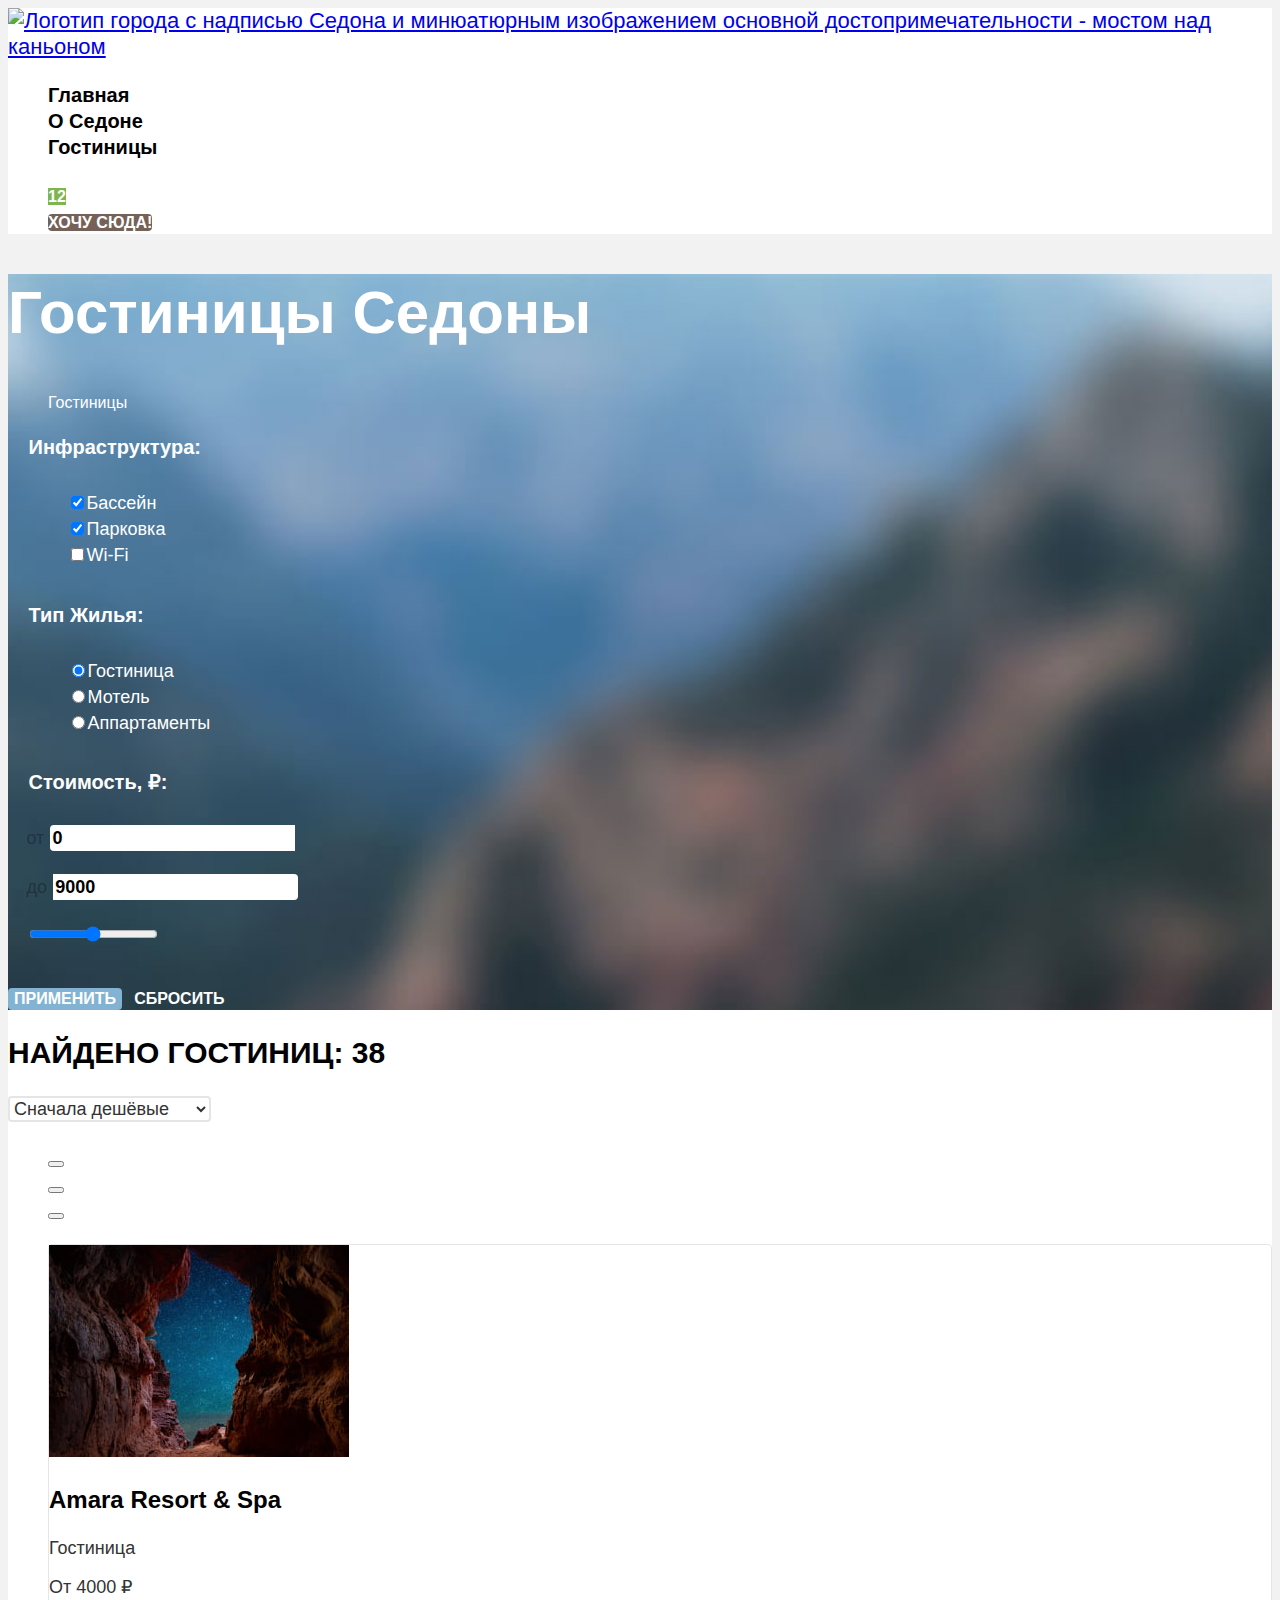
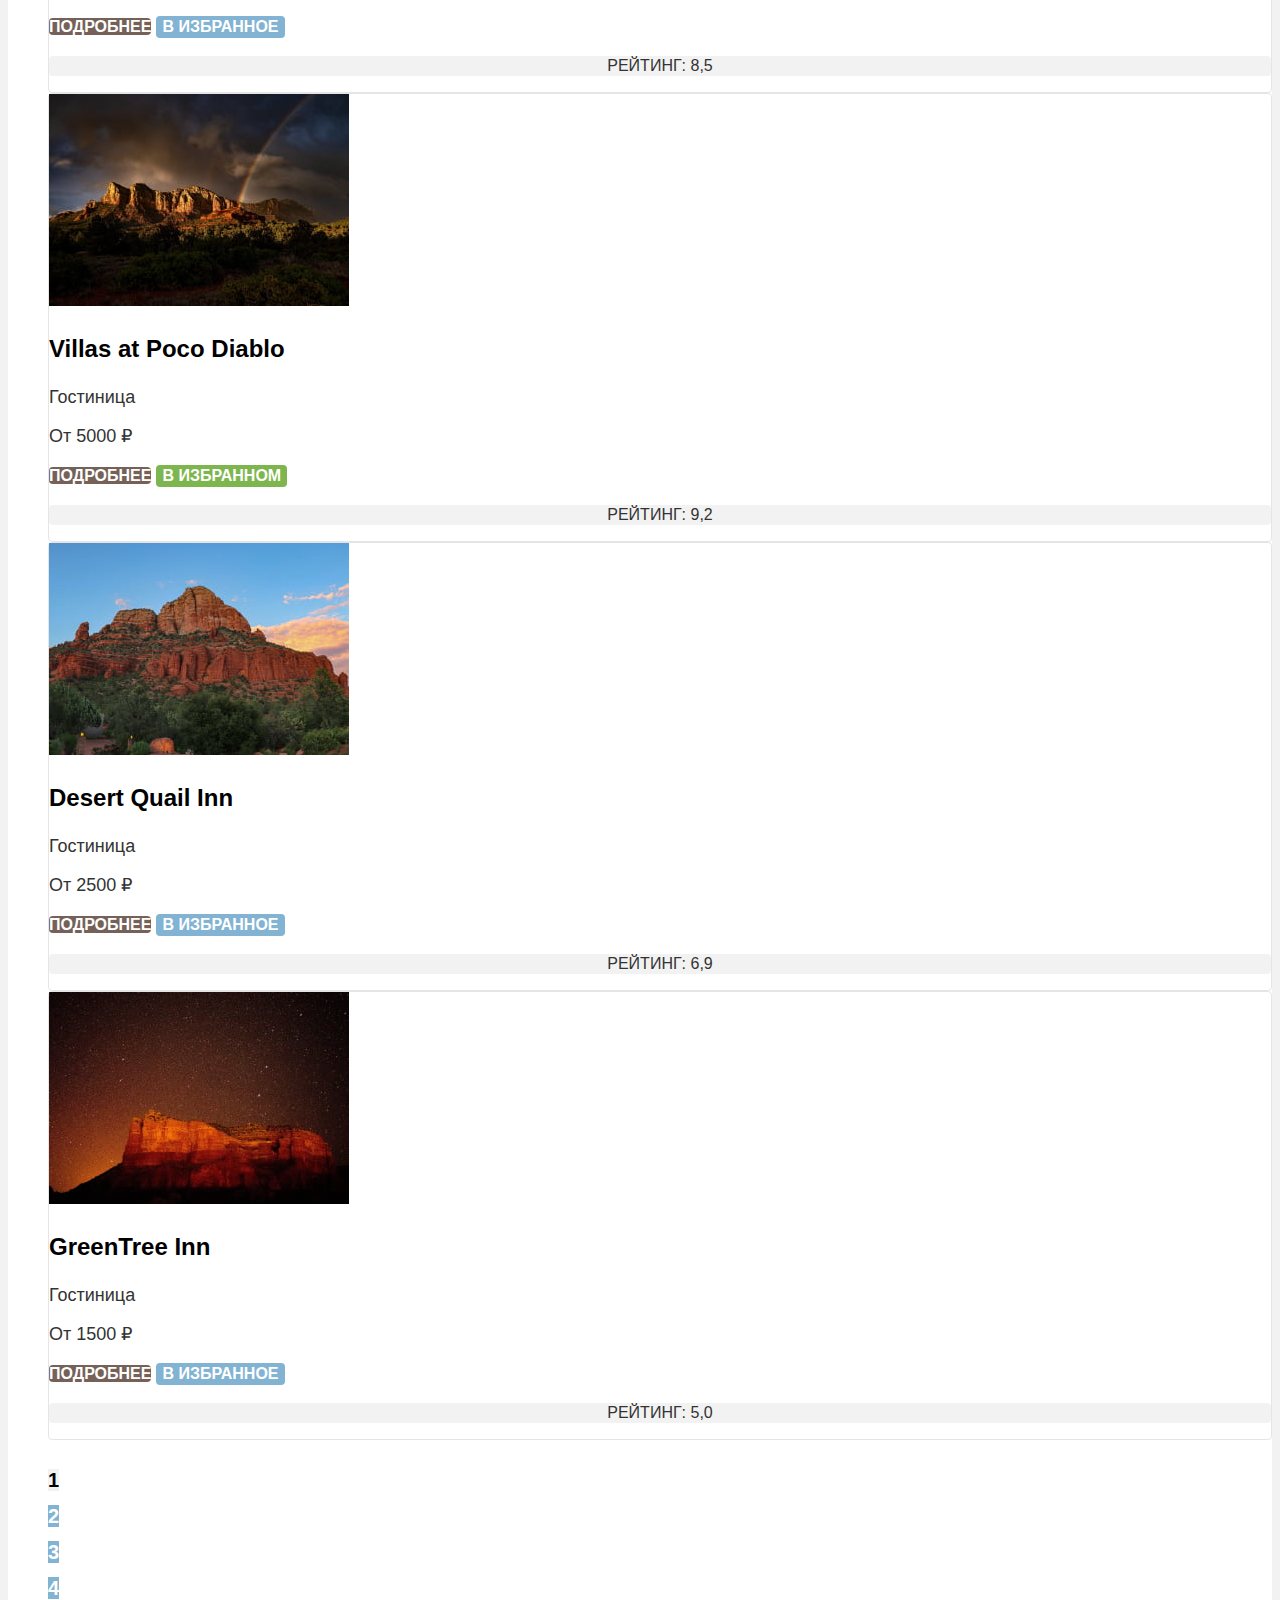
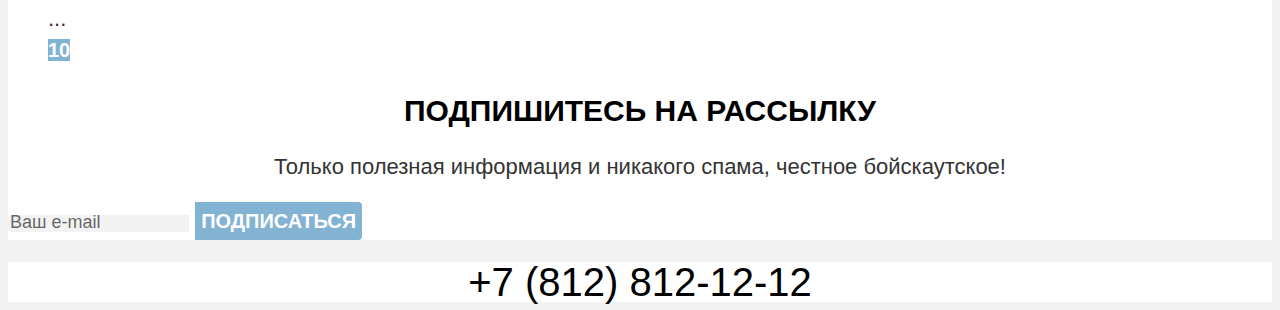
==== catalog.html @ 35ebc706 "Добавляет базовую стилизацию для всех страниц" ====
<!DOCTYPE html>
<html lang="ru">
<head>
  <meta charset="utf-8">
  <meta name="viewport" content="width=device-width, initial-scale=1.0">
  <title>Каталог гостниц в Седоне</title>
  <link rel="stylesheet" href="styles/styles.css">
</head>
<body>
  <!-- Шапка сайта -->
  <header class="header-page">
    <!-- Логотип сайта -->
    <a class="header-logo" href="index.html">
      <img class="logo-img" src="images/logo.svg" width="140" height="70" alt="Логотип города с надписью Седона и минюатюрным изображением основной достопримечательности -
      мостом над каньоном">
    </a>

    <!-- Навигация по сайту -->
    <nav class="navigation-page">
      <!-- Основные разделы сайта -->
      <ul class="navigation-list">
        <!-- Раздел сайта -->
        <li class="navigation-item">
          <a class="navigation-link menu-link" href="index.html">Главная</a>
        </li>
        <!-- Раздел сайта -->
        <li class="navigation-item">
          <a class="navigation-link menu-link" href="#">О Седоне</a>
        </li>
        <!-- Раздел сайта -->
        <li class="navigation-item">
          <a class="navigation-link menu-link navigation-link-current" aria-current="page">Гостиницы</a>
        </li>
      </ul>

      <!-- Навигация пользователя -->
      <ul class="navigation-user">
        <!-- Элемент навигации "Поиск по сайту" -->
        <li class="navigation-user-item">
          <a class="navigation-user-link menu-link" href="#">
            <span class="visually-hidden">Поиск по сайту</span>
          </a>
        </li>

        <!-- Элемент навигации "Избранное" -->
        <li class="navigation-user-item navigation-user-favorites">
          <a class="navigation-user-link menu-link" href="#">
            <span class="visually-hidden">Количество гостиниц в разделе "Избранное"</span>
            <span class="favorites-number">12</span>
          </a>
        </li>
        <!-- Элемент навигации "Поиск гостиницы" -->
        <li class="navigation-user-item">
          <a class="navigation-user-link menu-link button">Хочу сюда!</a>
        </li>
      </ul>
    </nav>
  </header>

  <!-- Основное содержимое страницы -->
  <main class="catalog-page">
    <!-- Внутренняя обёртка блока -->
    <div class="catalog-wrapper">
      <h1 class="catalog-title">Гостиницы Седоны</h1>

      <!-- Внутренняя навигация по странице -->
      <ul class="catalog-inner-nav breadcrumbs">
        <li class="breadcrumbs-item">
          <a class="breadcrumbs-link" href="index.html">
            <span class="visually-hidden">Главная</span>
          </a>
        </li>
        <li class="breadcrumbs-item breadcrumbs-item-current">
          <a class="breadcrumbs-link" aria-current="page">Гостиницы</a>
        </li>
      </ul>

      <!-- Блок по подбору жилья по категориям и фильтрам -->
      <h2 class="visually-hidden">Подбор жилья по категориям и фильтрам в Седоне</h2>

      <!-- Форма -->
      <form class="catalog-form" action="https://echo.htmlacademy.ru" method="get">
        <!-- Группа с элементами форм - checkbox -->
        <fieldset class="catalog-form-group">
          <legend class="catalog-form-title">Инфраструктура:</legend>
          <ul class="catalog-form-list">
            <!-- Элемент формы - checkbox -->
            <li class="catalog-form-item">
              <label class="catalog-control" for="pool">
                <input class="catalog-control-input" id="pool" type="checkbox" name="pool" checked>Бассейн
              </label>
            </li>
            <!-- Элемент формы - checkbox -->
            <li class="catalog-form-item">
              <label class="catalog-control" for="parking">
                <input class="catalog-control-input" id="parking" type="checkbox" name="parking" checked>Парковка
              </label>
            </li>
            <!-- Элемент формы - checkbox -->
            <li class="catalog-form-item">
              <label class="catalog-control" for="wi-fi">
                <input class="catalog-control-input" id="wi-fi" type="checkbox" name="wi-fi">Wi-Fi
              </label>
            </li>
          </ul>
        </fieldset>
        <!-- Группа с элементами форм - radio -->
        <fieldset class="catalog-form-group">
          <legend class="catalog-form-title">Тип жилья:</legend>
          <ul class="catalog-form-list">
            <!-- Элемент формы - radio -->
            <li class="catalog-form-item">
              <label class="catalog-control" for="hotel">
                <input class="catalog-control-input" id="hotel" type="radio" name="type-housing" value="hotel" checked>Гостиница
              </label>
            </li>
            <!-- Элемент формы - radio -->
            <li class="catalog-form-item">
              <label class="catalog-control" for="motel">
                <input class="catalog-control-input" id="motel" type="radio" name="type-housing" value="motel">Мотель
              </label>
            </li>
            <!-- Элемент формы - radio -->
            <li class="catalog-form-item">
              <label class="catalog-control" for="apartments">
                <input class="catalog-control-input" id="apartments" type="radio" name="type-housing" value="apartments">Аппартаменты
              </label>
            </li>
          </ul>
        </fieldset>

        <!-- Группа с элементами форм - number -->
        <fieldset class="catalog-form-group">
          <legend class="catalog-form-title">Стоимость, ₽:</legend>
          <!-- Внутренняя обёртка блока -->
          <div class="catalog-price-wrapper">
            <!-- Блок с указанием минимальной стоимости -->
            <p class="catalog-price">
              <label class="price-label" for="price-min">От</label>
              <input class="price-input price-input-min" type="number" id="price-min" name="price-min" value="0" placeholder="0">
            </p>
            <!-- Блок с указанием максимальной стоимости -->
            <p class="catalog-price">
              <label class="price-label" for="price-max">До</label>
              <input class="price-input price-input-max" type="number" id="price-max" name="price-max" value="9000" placeholder="9000">
            </p>
          </div>
          <!-- Блок с элементом формы - range. Позже внести правки -->
          <p class="catalog-price">
            <label class="visually-hidden" for="price">Стоимость жилья:</label>
            <input type="range" id="price" name="price" min="0" max="9000">
          </p>
        </fieldset>
        <!-- Кнопки формы -->
        <div class="catalog-form-buttons">
          <button class="button-apply button" type="submit">Применить</button>
          <button class="button-reset button" type="reset">Сбросить</button>
        </div>
      </form>
    </div>

    <!-- Секция c каталогом жилья -->
    <section class="catalog-sorting">
      <h2 class="sorting-title title">Найдено гостиниц:
        <span class="result-number">38</span>
      </h2>

      <!-- Раскрывающийся список сортировки -->
      <select class="catalog-select-control" aria-label="Сортировка объектов жилья">
        <option value="popular">Сначала популярные</option>
        <option value="cheap" selected>Сначала дешёвые</option>
        <option value="expensive">Сначала дорогие</option>
      </select>

      <!-- Варианты отображения объектов на странице -->
      <ul class="catalog-list-display">
        <!-- Отображение объекта на странице (иконка) -->
        <li class="position-card">
          <button class="button-icon card-button-active" type="button">
            <span class="visually-hidden">Отобразить объекты в виде иконок</span>
          </button>
        </li>
        <!-- Отображение объекта на странице (галерея) -->
        <li class="position-card">
          <button class="button-gallery" type="button">
            <span class="visually-hidden">Отобразить объекты в виде галереи</span>
          </button>
        </li>
        <!-- Отображение объекта на странице (список) -->
        <li class="position-card">
          <button class="button-list" type="button">
            <span class="visually-hidden">Отобразить объекты в виде списка</span>
          </button>
        </li>
      </ul>

      <!-- Блок с карточками жилья -->
      <!-- Список карточек -->
      <ul class="card-list">
        <!-- Карточка жилья -->
        <li class="card-item">
          <a class="card-link" href="#" tabindex="-1">
            <img class="card-img" src="images/hotels/amara.jpg" alt="Вид из пещеры в красных скалах на ночное небо, усыпанное
            яркими звёздами">
          </a>
          <a class="card-link" href="#" tabindex="-1">
            <h3 class="card-title">Amara Resort & Spa</h3>
          </a>
          <p class="card-type">Гостиница</p>
          <p class="card-price">От 4000 ₽</p>

          <a class="card-button button" href="#">Подробнее</a>
          <button class="card-button button button-favorites" type="button">В избранное</button>

          <p class="card-stars stars-four">
            <span class="visually-hidden">Гостиница 4 звезды</span>
          </p>
          <p class="card-rating">Рейтинг: 8,5</p>
        </li>
        <!-- Карточка жилья -->
        <li class="card-item">
          <a class="card-link" href="#" tabindex="-1">
            <img class="card-img" src="images/hotels/poco-diablo.jpg" alt="Панорамный вид на высокую гору после дождя, при закате
            яркого солнца, радуги и тёмных облаков">
          </a>
          <a class="card-link" href="#" tabindex="-1">
            <h3 class="card-title">Villas at Poco Diablo</h3>
          </a>
          <p class="card-type">Гостиница</p>
          <p class="card-price">От 5000 ₽</p>

          <a class="card-button button" href="#">Подробнее</a>
          <button class="card-button button button-active" type="button">В избранном</button>

          <p class="card-stars stars-four">
            <span class="visually-hidden">Гостиница 4 звезды</span>
          </p>
          <p class="card-rating">Рейтинг: 9,2</p>
        </li>
        <!-- Карточка жилья -->
        <li class="card-item">
          <a class="card-link" href="#" tabindex="-1">
            <img class="card-img" src="images/hotels/desert.jpg" alt="Вид из гостиницы на высокую гору с красными скалами. На фоне
            яркого голубого неба и зелёного массива у подножия">
          </a>
          <a class="card-link" href="#" tabindex="-1">
            <h3 class="card-title">Desert Quail Inn</h3>
          </a>
          <p class="card-type">Гостиница</p>
          <p class="card-price">От 2500 ₽</p>

          <a class="card-button button" href="#">Подробнее</a>
          <button class="card-button button button-favorites" type="button">В избранное</button>

          <p class="card-stars stars-three">
            <span class="visually-hidden">Гостиница 3 звезды</span>
          </p>
          <p class="card-rating">Рейтинг: 6,9</p>
        </li>
        <!-- Карточка жилья -->
        <li class="card-item">
          <a class="card-link" href="#" tabindex="-1">
            <img class="card-img" src="images/hotels/greentree.jpg" alt="Высокие красные скалы на фоне ярко-оранжевого заката и
            усыпанным звёздами небом">
          </a>
          <a class="card-link" href="#" tabindex="-1">
            <h3 class="card-title">GreenTree Inn</h3>
          </a>
          <p class="card-type">Гостиница</p>
          <p class="card-price">От 1500 ₽</p>

          <a class="card-button button" href="#">Подробнее</a>
          <button class="card-button button button-favorites" type="button">В избранное</button>

          <p class="card-stars stars-two">
            <span class="visually-hidden">Гостиница 2 звезды</span>
          </p>
          <p class="card-rating">Рейтинг: 5,0</p>
        </li>
      </ul>

      <!-- Блок с пагинацией -->
      <ul class="pagination">
        <li class="pagination-item pagination-item-current">
          <a class="pagination-link pagination-link-current" href="#">1</a>
        </li>
        <li class="pagination-item">
          <a class="pagination-link" href="#">2</a>
        </li>
        <li class="pagination-item">
          <a class="pagination-link" href="#">3</a>
        </li>
        <li class="pagination-item">
          <a class="pagination-link" href="#">4</a>
        </li>
        <li class="pagination-item pagination-item-loading">
          <span>...</span>
        </li>
        <li class="pagination-item">
          <a class="pagination-link" href="#">10</a>
        </li>
      </ul>
    </section>

    <!-- Секция с формой подписки -->
    <section class="subscription-catalog">
      <h2 class="subscription-title-catalog title">Подпишитесь на рассылку</h2>
      <p class="subscription-text-catalog text">Только полезная информация и никакого спама, честное бойскаутское!</p>

      <!-- Форма подписки на новости -->
      <form action="https://echo.htmlacademy.ru" method="post">
        <!-- Элемент поля ввода email -->
        <label for="email">
          <span class="visually-hidden">Введите ваш e-mail:</span>
        </label>
          <input class="subscription-input" type="email" name="email" id="email" placeholder="Ваш e-mail">
        <!-- Кнопка отправки формы -->
        <button class="subscription-button button" type="submit">Подписаться</button>
      </form>
    </section>
  </main>

  <!-- Подвал сайта -->
  <footer class="footer-page">
    <!-- Список социальных сетей -->
    <ul class="social-list">
      <!-- Мы Вконтакте -->
      <li class="social-item social-item-vk">
        <a class="social-link" href="https://vk.com/htmlacademy">
          <span class="visually-hidden">Перейти в группу Вконтакте"</span>
        </a>
      </li>
      <!-- Мы в Телеграм -->
      <li class="social-item social-item-tg">
        <a class="social-link" href="t.me/htmlacademy">
          <span class="visually-hidden">Перейти на канал в Телеграм"</span>
        </a>
      </li>
      <!-- Мы на YouTube -->
      <li class="social-item social-item-yt">
        <a class="social-link" href="https://www.youtube.com/user/htmlacademyru">
          <span class="visually-hidden">Перейти на YouTube канал"</span>
        </a>
      </li>
    </ul>

    <!-- Блок с контактными данными -->
    <address class="contact">
      <a class="contact-tel" href="tel:+78128121212">+7 (812) 812-12-12</a>
    </address>

    <!-- Блок с логотипом сайта разработчика -->
    <a class="developer-link" href="https://htmlacademy.ru/">
      <span class="visually-hidden">Разработчик сайта - HTML Academy</span>
    </a>
  </footer>
</body>
</html>
---- styles/styles.css ----
/* Styles for the project Sedona */

/* Fonts*/
@font-face {
  font-family: "PT Sans";
  font-weight: 400;
  font-style: normal;
  src: url("../fonts/ptsans-400.woff2") format ("woff2");
  font-display: swap;
}

@font-face {
  font-family: "PT Sans";
  font-weight: 700;
  font-style: normal;
  src: url("../fonts/ptsans-700.woff2") format ("woff2");
  font-display: swap;
}

body {
  font-family: "PT Sans", sans-serif;
  font-size: 22px;
  line-height: 26px;
  color: #333333;
  background-color: #f2f2f2;
}

.visually-hidden {
  position: absolute;
  width: 1px;
  height: 1px;
  margin: -1px;
  border: 0;
  padding: 0;
  white-space: nowrap;
  clip-path: inset(100%);
  clip: rect(0 0 0 0);
  overflow: hidden;
}

/* Header */
.header-page {
  background-color: #ffffff;
}

/* Navigation */
.navigation-list {
  list-style: none;
}

.navigation-user {
  list-style: none;
}

.menu-link {
  font-weight: 700;
  text-align: center;
  text-decoration: none;
  color: #000000;
}

.navigation-link {
  font-size: 20px;
  line-height: 24px;
}

.navigation-user-link {
  font-size: 16px;
  line-height: 20px;
}

.favorites-number {
  color: #ffffff;
  background-color: #7db54f;
}

.button {
  color: #ffffff;
  background-color: #756157;
  text-transform: uppercase;
  border-radius: 4px;
  border: none;
}

/* Index.html */
.main-page {
  background-color: #ffffff;
}

/* Intro */
.intro {
  background-image: url("../images/background-pages/intro-bg.jpg");
  background-color: #15306c;
  background-size: cover;
  background-repeat: no-repeat;
}

/* Advantages */
.title {
  font-size: 30px;
  line-height: 36px;
  font-weight: 700;
  text-align: center;
  text-transform: uppercase;
}

.advantages-title {
  color: #000000;
}

.text {
  text-align: center;
}

.advantages-list {
  list-style: none;
}

.advantage-item {
  text-align: center;
  background-color: #82b3d3;
}

.background-light {
  background-color: rgba(131, 179, 211, 0.2);
}

.background-lighter {
  background-color: rgba(131, 179, 211, 0.12);
}

.subtitle {
  font-size: 24px;
  line-height: 28px;
  font-weight: 700;
  text-transform: uppercase;
  color: #000000;
}

.background-base .subtitle {
  color: #ffffff;
}

.subdescription {
  font-size: 18px;
  line-height: 21px;
}

.background-base .subdescription {
  color: #ffffff;
}
/* Service */
.service-title {
  color: #000000;
}

.service-list {
  list-style: none;
}

.service-item {
  text-align: center;
}

.service-item:not(:nth-child(2)) {
  background-color: rgba(131, 179, 211, 0.12);
}

/* Search */
.search-headline {
  color: #000000;
}

.search-button {
  font-family: inherit;
  font-size: 20px;
  line-height: 36px;
  font-weight: 700;
  text-align: center;
}

/* Subscription for index.html */
.subscription-index {
  color: #ffffff;
  background-image: url("../images/background-pages/subscription-bg.jpg");
  background-color: #15306c;
  background-size: cover;
  background-repeat: no-repeat;
}

/* Subscription form */
.subscription-input {
  font-family: inherit;
  border: none;
  border-radius: 4px 0 0 4px;
  background-color: #f2f2f2;
}

.subscription-input::placeholder {
  font-size: 18px;
  line-height: 24px;
  color: rgba(0, 0, 0, 0.6);
}

.subscription-button {
  font-family: inherit;
  font-size: 20px;
  line-height: 36px;
  font-weight: 700;
  background-color: #82b3d3;
  border-radius: 0 4px 4px 0;
}

/* Catalog.html */
.catalog-page {
  background-color: #ffffff;
}

.catalog-wrapper {
  color: #ffffff;
  background-image: url("../images/background-pages/filter-bg.jpg");
  background-color: #15306c;
  background-size: cover;
  background-repeat: no-repeat;
}

.catalog-title {
  font-size: 60px;
  line-height: 78px;
  font-weight: 700;
}

/* Breadcrumbs */
.breadcrumbs {
  list-style: none;
}

.breadcrumbs-item {
  font-size: 16px;
  line-height: 21px;
}

.breadcrumbs-link {
  text-decoration: none;
}

/* Form with filter */
.catalog-form-group {
  border: none;
}

.catalog-form-title {
  font-size: 20px;
  line-height: 24px;
  font-weight: 700;
  text-transform: capitalize;
}

.catalog-form-list {
  list-style: none;
}

.catalog-control {
  font-size: 18px;
  line-height: 23px;
}

.price-label {
  font-size: 18px;
  line-height: 24px;
  color: rgba(0, 0, 0, 0.3);
  text-align: right;
  text-transform: lowercase;
}

.price-input {
  font-family: inherit;
  font-size: 18px;
  line-height: 24px;
  font-weight: 700;
  color: #000000;
  border-width: 0;
  border-style: solid;
}

.price-input-min {
  border-radius: 4px 0 0 4px;
}

.price-input-max {
  border-radius: 0 4px 4px 0;
}

.button-apply {
  font-family: inherit;
  font-size: 16px;
  line-height: 20px;
  font-weight: 700;
  text-align: center;
  background-color: #82b3d3;
}

.button-reset {
  font-family: inherit;
  font-size: 16px;
  line-height: 20px;
  font-weight: 700;
  text-align: center;
  background: transparent;
}

/* Sorting */
.sorting-title {
  color: #000000;
  text-align: left;
}

.result-number {
  font-size: 30px;
  line-height: 36px;
  font-weight: 700;
}

/* Select */
.catalog-select-control {
  font-family: inherit;
  font-size: 18px;
  line-height: 21px;
  color: #333333;
  border-width: 2px;
  border-radius: 4px;
  border-color: #e5e5e5;
  background-color: #ffffff;
}

/* Display card */
.catalog-list-display {
  list-style: none;
}

/* Catalog card */
.card-list {
  list-style: none;
}

.card-item {
  font-size: 18px;
  line-height: 21px;
  border-width: 1px;
  border-radius: 4px;
  border-style: solid;
  border-color: #e5e5e5;
}

.card-link {
  text-decoration: none;
}

.card-title {
  font-size: 24px;
  line-height: 28px;
  font-weight: 700;
  color: #000000;
  text-align: left;
}

.card-button {
  font-size: 16px;
  line-height: 20px;
  font-weight: 700;
  text-decoration: none;
}

.button-favorites {
  background-color: #82b3d3;
}

.button-active {
  background-color: #7db54f;
}

.card-rating {
  font-size: 16px;
  line-height: 20px;
  text-align: center;
  text-transform: uppercase;
  background-color: #f2f2f2;
  border-radius: 4px;
}

/* Pagination */
.pagination {
  list-style: none;
}

.pagination-link {
  font-size: 20px;
  line-height: 36px;
  font-weight: 700;
  color: #ffffff;
  text-align: center;
  text-decoration: none;
  background-color: #82b3d3;
}

.pagination-link-current {
  color: #000000;
  background-color: #f2f2f2;
}

/* Subscription for catalog.html */
.subscription-title-catalog {
  color: #000000;
}

/* Footer */
.footer-page {
  background-color: #ffffff;
}

/* Social */
.social-list {
  list-style: none;
}

/* Contact */

.contact {
  font-style: normal;
  text-align: center;
}

.contact-tel {
  font-size: 40px;
  line-height: 40px;
  color: #000000;
  text-decoration: none;
}

/* Development */
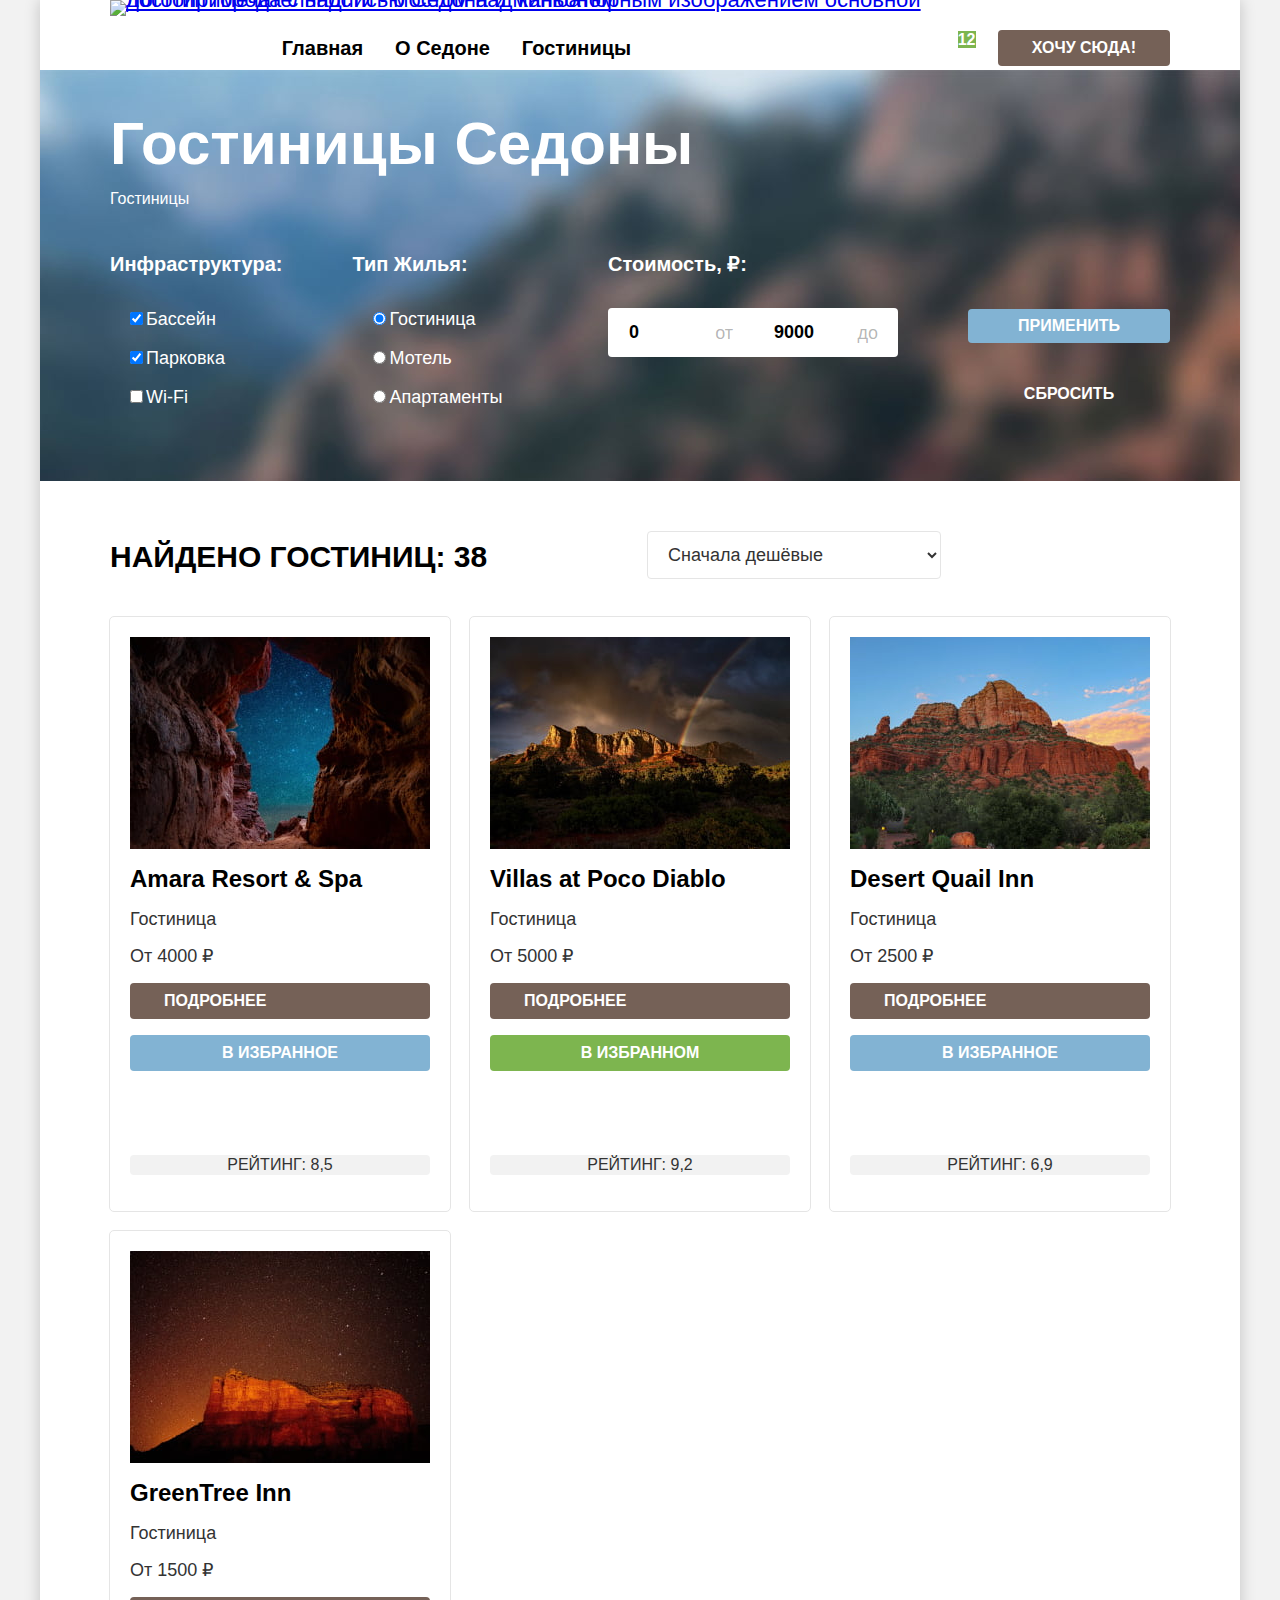
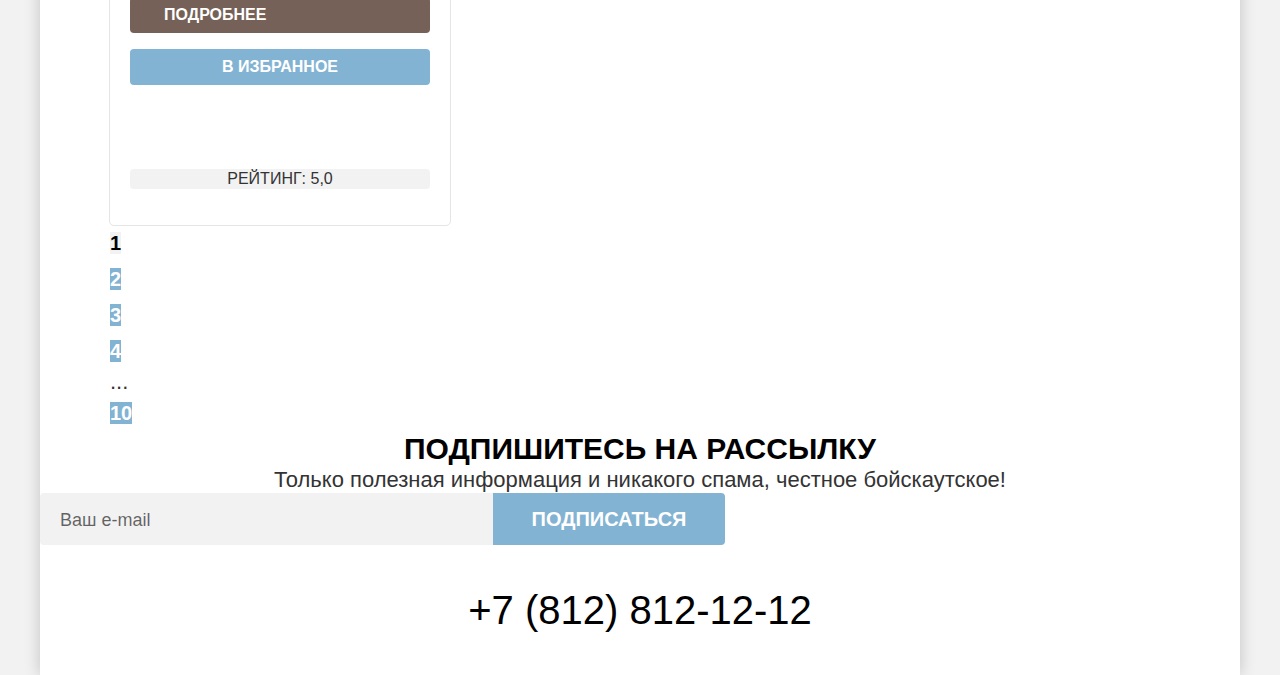
==== commit daaf1805: "Создание крупных и мелких сеток в index.html" ====
--- a/catalog.html
+++ b/catalog.html
@@ -2,357 +2,356 @@
 <html lang="ru">
 <head>
   <meta charset="utf-8">
-  <meta name="viewport" content="width=device-width, initial-scale=1.0">
   <title>Каталог гостниц в Седоне</title>
   <link rel="stylesheet" href="styles/styles.css">
 </head>
 <body>
-  <!-- Шапка сайта -->
-  <header class="header-page">
-    <!-- Логотип сайта -->
-    <a class="header-logo" href="index.html">
-      <img class="logo-img" src="images/logo.svg" width="140" height="70" alt="Логотип города с надписью Седона и минюатюрным изображением основной достопримечательности -
-      мостом над каньоном">
-    </a>
-
-    <!-- Навигация по сайту -->
-    <nav class="navigation-page">
-      <!-- Основные разделы сайта -->
-      <ul class="navigation-list">
-        <!-- Раздел сайта -->
-        <li class="navigation-item">
-          <a class="navigation-link menu-link" href="index.html">Главная</a>
+  <!-- Внутренняя обёртка сайта -->
+  <div class="site-wrapper">
+    <!-- Шапка сайта -->
+    <header class="header-page">
+      <div class="header-wrapper">
+        <!-- Логотип сайта -->
+        <a class="header-logo" href="index.html">
+          <img class="logo-img" src="images/logo.svg" width="140" height="70" alt="Логотип города с надписью Седона и минюатюрным изображением основной достопримечательности -
+          мостом над каньоном">
+        </a>
+        <!-- Навигация по сайту -->
+        <nav class="navigation-page">
+          <!-- Основные разделы сайта -->
+          <ul class="navigation-list">
+            <!-- Раздел сайта -->
+            <li class="navigation-item">
+              <a class="navigation-link menu-link" href="index.html">Главная</a>
+            </li>
+            <!-- Раздел сайта -->
+            <li class="navigation-item">
+              <a class="navigation-link menu-link" href="#">О Седоне</a>
+            </li>
+            <!-- Раздел сайта -->
+            <li class="navigation-item">
+              <a class="navigation-link menu-link navigation-link-current" aria-current="page">Гостиницы</a>
+            </li>
+          </ul>
+
+          <!-- Навигация пользователя -->
+          <ul class="navigation-user">
+            <!-- Элемент навигации "Поиск по сайту" -->
+            <li class="navigation-user-item">
+              <a class="navigation-user-link menu-link" href="#">
+                <span class="visually-hidden">Поиск по сайту</span>
+              </a>
+            </li>
+
+            <!-- Элемент навигации "Избранное" -->
+            <li class="navigation-user-item navigation-user-favorites">
+              <a class="navigation-user-link menu-link" href="#">
+                <span class="visually-hidden">Количество гостиниц в разделе "Избранное"</span>
+                <span class="favorites-number">12</span>
+              </a>
+            </li>
+            <!-- Элемент навигации "Поиск гостиницы" -->
+            <li class="navigation-user-item">
+              <a class="navigation-user-link menu-link button">Хочу сюда!</a>
+            </li>
+          </ul>
+        </nav>
+      </div>
+    </header>
+
+    <!-- Основное содержимое страницы -->
+    <main class="catalog-page">
+      <!-- Внутренняя обёртка блока -->
+      <div class="catalog-wrapper">
+        <h1 class="catalog-title">Гостиницы Седоны</h1>
+
+        <!-- Внутренняя навигация по странице -->
+        <ul class="catalog-inner-nav breadcrumbs">
+          <li class="breadcrumbs-item">
+            <a class="breadcrumbs-link" href="index.html">
+              <span class="visually-hidden">Главная</span>
+            </a>
+          </li>
+          <li class="breadcrumbs-item breadcrumbs-item-current">
+            <a class="breadcrumbs-link" aria-current="page">Гостиницы</a>
+          </li>
+        </ul>
+
+        <!-- Блок по подбору жилья по категориям и фильтрам -->
+        <h2 class="visually-hidden">Подбор жилья по категориям и фильтрам в Седоне</h2>
+
+        <!-- Форма -->
+        <form class="catalog-form" action="https://echo.htmlacademy.ru" method="get">
+          <!-- Группа с элементами форм - checkbox -->
+          <fieldset class="catalog-form-group">
+            <legend class="catalog-form-title">Инфраструктура:</legend>
+            <ul class="catalog-form-list">
+              <!-- Элемент формы - checkbox -->
+              <li class="catalog-form-item">
+                <label class="catalog-control" for="pool">
+                  <input class="catalog-control-input" id="pool" type="checkbox" name="pool" checked>Бассейн
+                </label>
+              </li>
+              <!-- Элемент формы - checkbox -->
+              <li class="catalog-form-item">
+                <label class="catalog-control" for="parking">
+                  <input class="catalog-control-input" id="parking" type="checkbox" name="parking" checked>Парковка
+                </label>
+              </li>
+              <!-- Элемент формы - checkbox -->
+              <li class="catalog-form-item">
+                <label class="catalog-control" for="wi-fi">
+                  <input class="catalog-control-input" id="wi-fi" type="checkbox" name="wi-fi">Wi-Fi
+                </label>
+              </li>
+            </ul>
+          </fieldset>
+          <!-- Группа с элементами форм - radio -->
+          <fieldset class="catalog-form-group">
+            <legend class="catalog-form-title">Тип жилья:</legend>
+            <ul class="catalog-form-list">
+              <!-- Элемент формы - radio -->
+              <li class="catalog-form-item">
+                <label class="catalog-control" for="hotel">
+                  <input class="catalog-control-input" id="hotel" type="radio" name="type-housing" value="hotel" checked>Гостиница
+                </label>
+              </li>
+              <!-- Элемент формы - radio -->
+              <li class="catalog-form-item">
+                <label class="catalog-control" for="motel">
+                  <input class="catalog-control-input" id="motel" type="radio" name="type-housing" value="motel">Мотель
+                </label>
+              </li>
+              <!-- Элемент формы - radio -->
+              <li class="catalog-form-item">
+                <label class="catalog-control" for="apartments">
+                  <input class="catalog-control-input" id="apartments" type="radio" name="type-housing" value="apartments">Апартаменты
+                </label>
+              </li>
+            </ul>
+          </fieldset>
+
+          <!-- Группа с элементами форм - number -->
+          <fieldset class="catalog-form-group catalog-form-price">
+            <legend class="catalog-form-title">Стоимость, ₽:</legend>
+            <!-- Внутренняя обёртка блока -->
+            <div class="catalog-price-wrapper">
+              <!-- Блок с указанием минимальной стоимости -->
+              <p class="catalog-price">
+                <label class="price-label" for="price-min">От</label>
+                <input class="price-input price-input-min" type="number" id="price-min" name="price-min" value="0" placeholder="0">
+              </p>
+              <!-- Блок с указанием максимальной стоимости -->
+              <p class="catalog-price">
+                <label class="price-label" for="price-max">До</label>
+                <input class="price-input price-input-max" type="number" id="price-max" name="price-max" value="9000" placeholder="9000">
+              </p>
+            </div>
+            <!-- Блок с элементом формы - range. Позже внести правки -->
+          </fieldset>
+          <!-- Кнопки формы -->
+          <div class="catalog-form-buttons">
+            <button class="button-apply button" type="submit">Применить</button>
+            <button class="button-reset button" type="reset">Сбросить</button>
+          </div>
+        </form>
+      </div>
+
+      <!-- Секция c каталогом жилья -->
+      <section class="catalog-sorting">
+        <div class="catalog-sorting-menu">
+          <h2 class="sorting-title title">Найдено гостиниц:
+            <span class="result-number">38</span>
+          </h2>
+          <!-- Раскрывающийся список сортировки -->
+          <select class="catalog-select-control" aria-label="Сортировка объектов жилья">
+            <option value="popular">Сначала популярные</option>
+            <option value="cheap" selected>Сначала дешёвые</option>
+            <option value="expensive">Сначала дорогие</option>
+          </select>
+
+          <!-- Варианты отображения объектов на странице -->
+          <ul class="catalog-list-display">
+            <!-- Отображение объекта на странице (иконка) -->
+            <li class="position-card">
+              <a class="button-icon display-button display-button-active" href="#">
+                <span class="visually-hidden">Отобразить объекты в виде иконок</span>
+              </a>
+            </li>
+            <!-- Отображение объекта на странице (галерея) -->
+            <li class="position-card">
+              <a class="button-gallery display-button" href="#">
+                <span class="visually-hidden">Отобразить объекты в виде галереи</span>
+              </a>
+            </li>
+            <!-- Отображение объекта на странице (список) -->
+            <li class="position-card">
+              <a class="button-list display-button" href="#">
+                <span class="visually-hidden">Отобразить объекты в виде списка</span>
+              </a>
+            </li>
+          </ul>
+        </div>
+        <!-- Блок с карточками жилья -->
+        <!-- Список карточек -->
+        <ul class="card-list">
+          <!-- Карточка жилья -->
+          <li class="card-item">
+            <a class="card-link card-link-img" href="#" tabindex="-1">
+              <img class="card-img" src="images/hotels/amara.jpg" alt="Вид из пещеры в красных скалах на ночное небо, усыпанное
+              яркими звёздами">
+            </a>
+            <a class="card-link" href="#" tabindex="-1">
+              <h3 class="card-title">Amara Resort & Spa</h3>
+            </a>
+            <p class="card-type">Гостиница</p>
+            <p class="card-price">От 4000 ₽</p>
+
+            <a class="card-button button" href="#">Подробнее</a>
+            <button class="card-button button button-favorites" type="button">В избранное</button>
+
+            <p class="card-stars stars-four">
+              <span class="visually-hidden">Гостиница 4 звезды</span>
+            </p>
+            <p class="card-rating">Рейтинг: 8,5</p>
+          </li>
+          <!-- Карточка жилья -->
+          <li class="card-item">
+            <a class="card-link card-link-img" href="#" tabindex="-1">
+              <img class="card-img" src="images/hotels/poco-diablo.jpg" alt="Панорамный вид на высокую гору после дождя, при закате
+              яркого солнца, радуги и тёмных облаков">
+            </a>
+            <a class="card-link" href="#" tabindex="-1">
+              <h3 class="card-title">Villas at Poco Diablo</h3>
+            </a>
+            <p class="card-type">Гостиница</p>
+            <p class="card-price">От 5000 ₽</p>
+
+            <a class="card-button button" href="#">Подробнее</a>
+            <button class="card-button button button-active" type="button">В избранном</button>
+
+            <p class="card-stars stars-four">
+              <span class="visually-hidden">Гостиница 4 звезды</span>
+            </p>
+            <p class="card-rating">Рейтинг: 9,2</p>
+          </li>
+          <!-- Карточка жилья -->
+          <li class="card-item">
+            <a class="card-link card-link-img" href="#" tabindex="-1">
+              <img class="card-img" src="images/hotels/desert.jpg" alt="Вид из гостиницы на высокую гору с красными скалами. На фоне
+              яркого голубого неба и зелёного массива у подножия">
+            </a>
+            <a class="card-link" href="#" tabindex="-1">
+              <h3 class="card-title">Desert Quail Inn</h3>
+            </a>
+            <p class="card-type">Гостиница</p>
+            <p class="card-price">От 2500 ₽</p>
+
+            <a class="card-button button" href="#">Подробнее</a>
+            <button class="card-button button button-favorites" type="button">В избранное</button>
+
+            <p class="card-stars stars-three">
+              <span class="visually-hidden">Гостиница 3 звезды</span>
+            </p>
+            <p class="card-rating">Рейтинг: 6,9</p>
+          </li>
+          <!-- Карточка жилья -->
+          <li class="card-item">
+            <a class="card-link card-link-img" href="#" tabindex="-1">
+              <img class="card-img" src="images/hotels/green-tree.jpg" alt="Высокие красные скалы на фоне ярко-оранжевого заката и
+              усыпанным звёздами небом">
+            </a>
+            <a class="card-link" href="#" tabindex="-1">
+              <h3 class="card-title">GreenTree Inn</h3>
+            </a>
+            <p class="card-type">Гостиница</p>
+            <p class="card-price">От 1500 ₽</p>
+
+            <a class="card-button button" href="#">Подробнее</a>
+            <button class="card-button button button-favorites" type="button">В избранное</button>
+
+            <p class="card-stars stars-two">
+              <span class="visually-hidden">Гостиница 2 звезды</span>
+            </p>
+            <p class="card-rating">Рейтинг: 5,0</p>
+          </li>
+        </ul>
+
+        <!-- Блок с пагинацией -->
+        <ul class="pagination">
+          <li class="pagination-item pagination-item-current">
+            <a class="pagination-link pagination-link-current" href="#">1</a>
+          </li>
+          <li class="pagination-item">
+            <a class="pagination-link" href="#">2</a>
+          </li>
+          <li class="pagination-item">
+            <a class="pagination-link" href="#">3</a>
+          </li>
+          <li class="pagination-item">
+            <a class="pagination-link" href="#">4</a>
+          </li>
+          <li class="pagination-item pagination-item-loading">
+            <span>...</span>
+          </li>
+          <li class="pagination-item">
+            <a class="pagination-link" href="#">10</a>
+          </li>
+        </ul>
+      </section>
+
+      <!-- Секция с формой подписки -->
+      <section class="subscription-catalog">
+        <h2 class="subscription-title-catalog title">Подпишитесь на рассылку</h2>
+        <p class="subscription-text-catalog text">Только полезная информация и никакого спама, честное бойскаутское!</p>
+
+        <!-- Форма подписки на новости -->
+        <form class="subscription-form" action="https://echo.htmlacademy.ru" method="post">
+          <!-- Элемент поля ввода email -->
+          <label class="subscription-label" for="email">
+            <span class="visually-hidden">Введите ваш e-mail:</span>
+          </label>
+            <input class="subscription-input" type="email" name="email" id="email" placeholder="Ваш e-mail">
+          <!-- Кнопка отправки формы -->
+          <button class="subscription-button button" type="submit">Подписаться</button>
+        </form>
+      </section>
+    </main>
+
+    <!-- Подвал сайта -->
+    <footer class="footer-page">
+      <!-- Список социальных сетей -->
+      <ul class="social-list">
+        <!-- Мы Вконтакте -->
+        <li class="social-item social-item-vk">
+          <a class="social-link" href="https://vk.com/htmlacademy">
+            <span class="visually-hidden">Перейти в группу Вконтакте"</span>
+          </a>
         </li>
-        <!-- Раздел сайта -->
-        <li class="navigation-item">
-          <a class="navigation-link menu-link" href="#">О Седоне</a>
+        <!-- Мы в Телеграм -->
+        <li class="social-item social-item-tg">
+          <a class="social-link" href="t.me/htmlacademy">
+            <span class="visually-hidden">Перейти на канал в Телеграм"</span>
+          </a>
         </li>
-        <!-- Раздел сайта -->
-        <li class="navigation-item">
-          <a class="navigation-link menu-link navigation-link-current" aria-current="page">Гостиницы</a>
+        <!-- Мы на YouTube -->
+        <li class="social-item social-item-yt">
+          <a class="social-link" href="https://www.youtube.com/user/htmlacademyru">
+            <span class="visually-hidden">Перейти на YouTube канал"</span>
+          </a>
         </li>
       </ul>
 
-      <!-- Навигация пользователя -->
-      <ul class="navigation-user">
-        <!-- Элемент навигации "Поиск по сайту" -->
-        <li class="navigation-user-item">
-          <a class="navigation-user-link menu-link" href="#">
-            <span class="visually-hidden">Поиск по сайту</span>
-          </a>
-        </li>
-
-        <!-- Элемент навигации "Избранное" -->
-        <li class="navigation-user-item navigation-user-favorites">
-          <a class="navigation-user-link menu-link" href="#">
-            <span class="visually-hidden">Количество гостиниц в разделе "Избранное"</span>
-            <span class="favorites-number">12</span>
-          </a>
-        </li>
-        <!-- Элемент навигации "Поиск гостиницы" -->
-        <li class="navigation-user-item">
-          <a class="navigation-user-link menu-link button">Хочу сюда!</a>
-        </li>
-      </ul>
-    </nav>
-  </header>
-
-  <!-- Основное содержимое страницы -->
-  <main class="catalog-page">
-    <!-- Внутренняя обёртка блока -->
-    <div class="catalog-wrapper">
-      <h1 class="catalog-title">Гостиницы Седоны</h1>
-
-      <!-- Внутренняя навигация по странице -->
-      <ul class="catalog-inner-nav breadcrumbs">
-        <li class="breadcrumbs-item">
-          <a class="breadcrumbs-link" href="index.html">
-            <span class="visually-hidden">Главная</span>
-          </a>
-        </li>
-        <li class="breadcrumbs-item breadcrumbs-item-current">
-          <a class="breadcrumbs-link" aria-current="page">Гостиницы</a>
-        </li>
-      </ul>
-
-      <!-- Блок по подбору жилья по категориям и фильтрам -->
-      <h2 class="visually-hidden">Подбор жилья по категориям и фильтрам в Седоне</h2>
-
-      <!-- Форма -->
-      <form class="catalog-form" action="https://echo.htmlacademy.ru" method="get">
-        <!-- Группа с элементами форм - checkbox -->
-        <fieldset class="catalog-form-group">
-          <legend class="catalog-form-title">Инфраструктура:</legend>
-          <ul class="catalog-form-list">
-            <!-- Элемент формы - checkbox -->
-            <li class="catalog-form-item">
-              <label class="catalog-control" for="pool">
-                <input class="catalog-control-input" id="pool" type="checkbox" name="pool" checked>Бассейн
-              </label>
-            </li>
-            <!-- Элемент формы - checkbox -->
-            <li class="catalog-form-item">
-              <label class="catalog-control" for="parking">
-                <input class="catalog-control-input" id="parking" type="checkbox" name="parking" checked>Парковка
-              </label>
-            </li>
-            <!-- Элемент формы - checkbox -->
-            <li class="catalog-form-item">
-              <label class="catalog-control" for="wi-fi">
-                <input class="catalog-control-input" id="wi-fi" type="checkbox" name="wi-fi">Wi-Fi
-              </label>
-            </li>
-          </ul>
-        </fieldset>
-        <!-- Группа с элементами форм - radio -->
-        <fieldset class="catalog-form-group">
-          <legend class="catalog-form-title">Тип жилья:</legend>
-          <ul class="catalog-form-list">
-            <!-- Элемент формы - radio -->
-            <li class="catalog-form-item">
-              <label class="catalog-control" for="hotel">
-                <input class="catalog-control-input" id="hotel" type="radio" name="type-housing" value="hotel" checked>Гостиница
-              </label>
-            </li>
-            <!-- Элемент формы - radio -->
-            <li class="catalog-form-item">
-              <label class="catalog-control" for="motel">
-                <input class="catalog-control-input" id="motel" type="radio" name="type-housing" value="motel">Мотель
-              </label>
-            </li>
-            <!-- Элемент формы - radio -->
-            <li class="catalog-form-item">
-              <label class="catalog-control" for="apartments">
-                <input class="catalog-control-input" id="apartments" type="radio" name="type-housing" value="apartments">Аппартаменты
-              </label>
-            </li>
-          </ul>
-        </fieldset>
-
-        <!-- Группа с элементами форм - number -->
-        <fieldset class="catalog-form-group">
-          <legend class="catalog-form-title">Стоимость, ₽:</legend>
-          <!-- Внутренняя обёртка блока -->
-          <div class="catalog-price-wrapper">
-            <!-- Блок с указанием минимальной стоимости -->
-            <p class="catalog-price">
-              <label class="price-label" for="price-min">От</label>
-              <input class="price-input price-input-min" type="number" id="price-min" name="price-min" value="0" placeholder="0">
-            </p>
-            <!-- Блок с указанием максимальной стоимости -->
-            <p class="catalog-price">
-              <label class="price-label" for="price-max">До</label>
-              <input class="price-input price-input-max" type="number" id="price-max" name="price-max" value="9000" placeholder="9000">
-            </p>
-          </div>
-          <!-- Блок с элементом формы - range. Позже внести правки -->
-          <p class="catalog-price">
-            <label class="visually-hidden" for="price">Стоимость жилья:</label>
-            <input type="range" id="price" name="price" min="0" max="9000">
-          </p>
-        </fieldset>
-        <!-- Кнопки формы -->
-        <div class="catalog-form-buttons">
-          <button class="button-apply button" type="submit">Применить</button>
-          <button class="button-reset button" type="reset">Сбросить</button>
-        </div>
-      </form>
-    </div>
-
-    <!-- Секция c каталогом жилья -->
-    <section class="catalog-sorting">
-      <h2 class="sorting-title title">Найдено гостиниц:
-        <span class="result-number">38</span>
-      </h2>
-
-      <!-- Раскрывающийся список сортировки -->
-      <select class="catalog-select-control" aria-label="Сортировка объектов жилья">
-        <option value="popular">Сначала популярные</option>
-        <option value="cheap" selected>Сначала дешёвые</option>
-        <option value="expensive">Сначала дорогие</option>
-      </select>
-
-      <!-- Варианты отображения объектов на странице -->
-      <ul class="catalog-list-display">
-        <!-- Отображение объекта на странице (иконка) -->
-        <li class="position-card">
-          <button class="button-icon card-button-active" type="button">
-            <span class="visually-hidden">Отобразить объекты в виде иконок</span>
-          </button>
-        </li>
-        <!-- Отображение объекта на странице (галерея) -->
-        <li class="position-card">
-          <button class="button-gallery" type="button">
-            <span class="visually-hidden">Отобразить объекты в виде галереи</span>
-          </button>
-        </li>
-        <!-- Отображение объекта на странице (список) -->
-        <li class="position-card">
-          <button class="button-list" type="button">
-            <span class="visually-hidden">Отобразить объекты в виде списка</span>
-          </button>
-        </li>
-      </ul>
-
-      <!-- Блок с карточками жилья -->
-      <!-- Список карточек -->
-      <ul class="card-list">
-        <!-- Карточка жилья -->
-        <li class="card-item">
-          <a class="card-link" href="#" tabindex="-1">
-            <img class="card-img" src="images/hotels/amara.jpg" alt="Вид из пещеры в красных скалах на ночное небо, усыпанное
-            яркими звёздами">
-          </a>
-          <a class="card-link" href="#" tabindex="-1">
-            <h3 class="card-title">Amara Resort & Spa</h3>
-          </a>
-          <p class="card-type">Гостиница</p>
-          <p class="card-price">От 4000 ₽</p>
-
-          <a class="card-button button" href="#">Подробнее</a>
-          <button class="card-button button button-favorites" type="button">В избранное</button>
-
-          <p class="card-stars stars-four">
-            <span class="visually-hidden">Гостиница 4 звезды</span>
-          </p>
-          <p class="card-rating">Рейтинг: 8,5</p>
-        </li>
-        <!-- Карточка жилья -->
-        <li class="card-item">
-          <a class="card-link" href="#" tabindex="-1">
-            <img class="card-img" src="images/hotels/poco-diablo.jpg" alt="Панорамный вид на высокую гору после дождя, при закате
-            яркого солнца, радуги и тёмных облаков">
-          </a>
-          <a class="card-link" href="#" tabindex="-1">
-            <h3 class="card-title">Villas at Poco Diablo</h3>
-          </a>
-          <p class="card-type">Гостиница</p>
-          <p class="card-price">От 5000 ₽</p>
-
-          <a class="card-button button" href="#">Подробнее</a>
-          <button class="card-button button button-active" type="button">В избранном</button>
-
-          <p class="card-stars stars-four">
-            <span class="visually-hidden">Гостиница 4 звезды</span>
-          </p>
-          <p class="card-rating">Рейтинг: 9,2</p>
-        </li>
-        <!-- Карточка жилья -->
-        <li class="card-item">
-          <a class="card-link" href="#" tabindex="-1">
-            <img class="card-img" src="images/hotels/desert.jpg" alt="Вид из гостиницы на высокую гору с красными скалами. На фоне
-            яркого голубого неба и зелёного массива у подножия">
-          </a>
-          <a class="card-link" href="#" tabindex="-1">
-            <h3 class="card-title">Desert Quail Inn</h3>
-          </a>
-          <p class="card-type">Гостиница</p>
-          <p class="card-price">От 2500 ₽</p>
-
-          <a class="card-button button" href="#">Подробнее</a>
-          <button class="card-button button button-favorites" type="button">В избранное</button>
-
-          <p class="card-stars stars-three">
-            <span class="visually-hidden">Гостиница 3 звезды</span>
-          </p>
-          <p class="card-rating">Рейтинг: 6,9</p>
-        </li>
-        <!-- Карточка жилья -->
-        <li class="card-item">
-          <a class="card-link" href="#" tabindex="-1">
-            <img class="card-img" src="images/hotels/greentree.jpg" alt="Высокие красные скалы на фоне ярко-оранжевого заката и
-            усыпанным звёздами небом">
-          </a>
-          <a class="card-link" href="#" tabindex="-1">
-            <h3 class="card-title">GreenTree Inn</h3>
-          </a>
-          <p class="card-type">Гостиница</p>
-          <p class="card-price">От 1500 ₽</p>
-
-          <a class="card-button button" href="#">Подробнее</a>
-          <button class="card-button button button-favorites" type="button">В избранное</button>
-
-          <p class="card-stars stars-two">
-            <span class="visually-hidden">Гостиница 2 звезды</span>
-          </p>
-          <p class="card-rating">Рейтинг: 5,0</p>
-        </li>
-      </ul>
-
-      <!-- Блок с пагинацией -->
-      <ul class="pagination">
-        <li class="pagination-item pagination-item-current">
-          <a class="pagination-link pagination-link-current" href="#">1</a>
-        </li>
-        <li class="pagination-item">
-          <a class="pagination-link" href="#">2</a>
-        </li>
-        <li class="pagination-item">
-          <a class="pagination-link" href="#">3</a>
-        </li>
-        <li class="pagination-item">
-          <a class="pagination-link" href="#">4</a>
-        </li>
-        <li class="pagination-item pagination-item-loading">
-          <span>...</span>
-        </li>
-        <li class="pagination-item">
-          <a class="pagination-link" href="#">10</a>
-        </li>
-      </ul>
-    </section>
-
-    <!-- Секция с формой подписки -->
-    <section class="subscription-catalog">
-      <h2 class="subscription-title-catalog title">Подпишитесь на рассылку</h2>
-      <p class="subscription-text-catalog text">Только полезная информация и никакого спама, честное бойскаутское!</p>
-
-      <!-- Форма подписки на новости -->
-      <form action="https://echo.htmlacademy.ru" method="post">
-        <!-- Элемент поля ввода email -->
-        <label for="email">
-          <span class="visually-hidden">Введите ваш e-mail:</span>
-        </label>
-          <input class="subscription-input" type="email" name="email" id="email" placeholder="Ваш e-mail">
-        <!-- Кнопка отправки формы -->
-        <button class="subscription-button button" type="submit">Подписаться</button>
-      </form>
-    </section>
-  </main>
-
-  <!-- Подвал сайта -->
-  <footer class="footer-page">
-    <!-- Список социальных сетей -->
-    <ul class="social-list">
-      <!-- Мы Вконтакте -->
-      <li class="social-item social-item-vk">
-        <a class="social-link" href="https://vk.com/htmlacademy">
-          <span class="visually-hidden">Перейти в группу Вконтакте"</span>
-        </a>
-      </li>
-      <!-- Мы в Телеграм -->
-      <li class="social-item social-item-tg">
-        <a class="social-link" href="t.me/htmlacademy">
-          <span class="visually-hidden">Перейти на канал в Телеграм"</span>
-        </a>
-      </li>
-      <!-- Мы на YouTube -->
-      <li class="social-item social-item-yt">
-        <a class="social-link" href="https://www.youtube.com/user/htmlacademyru">
-          <span class="visually-hidden">Перейти на YouTube канал"</span>
-        </a>
-      </li>
-    </ul>
-
-    <!-- Блок с контактными данными -->
-    <address class="contact">
-      <a class="contact-tel" href="tel:+78128121212">+7 (812) 812-12-12</a>
-    </address>
-
-    <!-- Блок с логотипом сайта разработчика -->
-    <a class="developer-link" href="https://htmlacademy.ru/">
-      <span class="visually-hidden">Разработчик сайта - HTML Academy</span>
-    </a>
-  </footer>
+      <!-- Блок с контактными данными -->
+      <address class="contact">
+        <a class="contact-tel" href="tel:+78128121212">+7 (812) 812-12-12</a>
+      </address>
+
+      <!-- Блок с логотипом сайта разработчика -->
+      <a class="developer-link" href="https://htmlacademy.ru/">
+        <span class="visually-hidden">Разработчик сайта - HTML Academy</span>
+      </a>
+    </footer>
+  </div>
 </body>
 </html>
--- a/styles/styles.css
+++ b/styles/styles.css
@@ -5,7 +5,7 @@
   font-family: "PT Sans";
   font-weight: 400;
   font-style: normal;
-  src: url("../fonts/ptsans-400.woff2") format ("woff2");
+  src: url("../fonts/ptsans-400.woff2") format("woff2");
   font-display: swap;
 }
 
@@ -13,11 +13,17 @@
   font-family: "PT Sans";
   font-weight: 700;
   font-style: normal;
-  src: url("../fonts/ptsans-700.woff2") format ("woff2");
+  src: url("../fonts/ptsans-700.woff2") format("woff2");
   font-display: swap;
 }
 
+html {
+  height: 100%;
+}
+
 body {
+  height: 100%;
+  margin: 0;
   font-family: "PT Sans", sans-serif;
   font-size: 22px;
   line-height: 26px;
@@ -26,55 +32,100 @@
 }
 
 .visually-hidden {
-  position: absolute;
-  width: 1px;
-  height: 1px;
-  margin: -1px;
-  border: 0;
-  padding: 0;
-  white-space: nowrap;
-  clip-path: inset(100%);
-  clip: rect(0 0 0 0);
-  overflow: hidden;
+  position: fixed;
+  transform: scale(0);
+}
+
+.site-wrapper {
+  display: flex;
+  flex-direction: column;
+  width: 1200px;
+  min-height: 100%;
+  margin: 0 auto;
+  box-shadow: 0 0 15px rgba(0, 0, 0, 0.2);
 }
 
 /* Header */
 .header-page {
+  width: 100%;
   background-color: #ffffff;
 }
 
+.header-wrapper {
+  display: flex;
+  flex-wrap: wrap;
+  padding: 0 70px;
+}
+
+.header-logo {
+  display: inline-block;
+  line-height: 0;
+  z-index: 1;
+}
+
+.logo-img {
+  width: 140px;
+  height: 70px;
+  margin: 0;
+}
+
 /* Navigation */
+.navigation-page {
+  display: flex;
+  flex-wrap: wrap;
+  margin-left: auto;
+}
+
 .navigation-list {
-  list-style: none;
-}
-
-.navigation-user {
-  list-style: none;
-}
-
-.menu-link {
-  font-weight: 700;
-  text-align: center;
-  text-decoration: none;
-  color: #000000;
+  display: flex;
+  flex-wrap: wrap;
+  width: 606px;
+  margin: 0;
+  padding: 0;
+  list-style: none;
+}
+
+.navigation-item {
+  display: block;
+  margin-right: 12px;
 }
 
 .navigation-link {
+  display: block;
+  padding: 20px 10px;
   font-size: 20px;
   line-height: 24px;
 }
 
+.menu-link {
+  font-weight: 700;
+  text-align: center;
+  text-decoration: none;
+  color: #000000;
+}
+
+.navigation-user {
+  display: flex;
+  flex-wrap: wrap;
+  max-width: 450px;
+  margin: 0;
+  list-style: none;
+}
+
+.navigation-user-item {
+  min-width: 40px;
+}
+
 .navigation-user-link {
+  display: inline-block;
+  margin: 0;
+  margin-top: 14px;
   font-size: 16px;
   line-height: 20px;
 }
 
-.favorites-number {
-  color: #ffffff;
-  background-color: #7db54f;
-}
-
 .button {
+  padding: 8px 34px;
   color: #ffffff;
   background-color: #756157;
   text-transform: uppercase;
@@ -82,13 +133,31 @@
   border: none;
 }
 
+.favorites-number {
+  color: #ffffff;
+  background-color: #7db54f;
+}
+
 /* Index.html */
 .main-page {
+  width: 100%;
+  margin: 0 auto;
+  margin-top: -5px;
   background-color: #ffffff;
+}
+
+.main-container {
+  flex-grow: 1;
 }
 
 /* Intro */
 .intro {
+  display: flex;
+  justify-content: center;
+  flex-wrap: wrap;
+  padding: 0;
+  padding-top: 50px;
+  padding-bottom: 83px;
   background-image: url("../images/background-pages/intro-bg.jpg");
   background-color: #15306c;
   background-size: cover;
@@ -96,7 +165,13 @@
 }
 
 /* Advantages */
+.advantages {
+  padding: 0;
+  padding-top: 68px;
+}
+
 .title {
+  margin: 0;
   font-size: 30px;
   line-height: 36px;
   font-weight: 700;
@@ -105,31 +180,72 @@
 }
 
 .advantages-title {
+  padding: 0 265px;
+  margin-bottom: 25px;
   color: #000000;
 }
 
 .text {
-  text-align: center;
+  margin: 0;
+  text-align: center;
+}
+
+.advantages-text {
+  margin-bottom: 90px;
 }
 
 .advantages-list {
+  display: flex;
+  flex-wrap: wrap;
+  padding: 0;
+  margin: 0;
   list-style: none;
 }
 
 .advantage-item {
-  text-align: center;
+  width: 33.33%;
+  min-height: 385px;
+  flex-grow: 1;
+  text-align: center;
+}
+
+.advantage-item:nth-child(odd) {
+  background-color: rgba(131, 179, 211, 0.2);
+}
+
+.advantage-item:nth-child(even) {
+  background-color: rgba(131, 179, 211, 0.12);
+}
+
+.advantage-item:first-child,
+.advantage-item:last-child {
+  width: 100%;
   background-color: #82b3d3;
 }
 
-.background-light {
-  background-color: rgba(131, 179, 211, 0.2);
-}
-
-.background-lighter {
-  background-color: rgba(131, 179, 211, 0.12);
+.advantage-item:last-child {
+  flex-direction: row-reverse;
+}
+
+.advantage-wrapper {
+  display: flex;
+  flex-direction: row;
+}
+
+.advantage-description {
+  display: flex;
+  flex-direction: column;
+  gap: 62px;
+  padding: 112px 0;
+}
+
+.advantage-item:first-child .advantage-description,
+.advantage-item:last-child .advantage-description {
+  padding: 102px 0;
 }
 
 .subtitle {
+  margin: 0;
   font-size: 24px;
   line-height: 28px;
   font-weight: 700;
@@ -137,38 +253,107 @@
   color: #000000;
 }
 
-.background-base .subtitle {
+.advantage-item:first-child .subtitle,
+.advantage-item:last-child .subtitle {
   color: #ffffff;
 }
 
+.advantage-subtitle {
+  padding: 0 130px;
+}
+
+.advantage-item:first-child .advantage-subtitle,
+.advantage-item:last-child .advantage-subtitle {
+  padding: 0 80px;
+}
+
 .subdescription {
+  margin: 0;
   font-size: 18px;
   line-height: 21px;
 }
 
-.background-base .subdescription {
+.advantage-item:first-child .subdescription,
+.advantage-item:last-child .subdescription {
   color: #ffffff;
 }
+
+.advantage-subdescription {
+  padding: 0 70px;
+}
+
+.advantage-item:first-child .advantage-subdescription,
+.advantage-item:last-child .advantage-subdescription {
+  padding: 0 75px;
+}
+
 /* Service */
+.service {
+  padding: 64px 0;
+}
+
 .service-title {
-  color: #000000;
+  padding: 0 350px;
+  margin-bottom: 20px;
+  color: #000000;
+}
+
+.service-text {
+  margin-bottom: 65px;
 }
 
 .service-list {
+  display: flex;
+  flex-wrap: wrap;
+  width: 100%;
+  padding: 0;
+  margin: 0;
   list-style: none;
 }
 
 .service-item {
-  text-align: center;
-}
-
-.service-item:not(:nth-child(2)) {
+  display: flex;
+  flex-direction: column;
+  gap: 30px;
+  width: 33.33%;
+  padding: 0;
+  padding-top: 182px;
+  padding-bottom: 80px;
+  text-align: center;
+  flex-grow: 1;
+}
+
+.service-item:nth-child(odd) {
   background-color: rgba(131, 179, 211, 0.12);
 }
 
+.service-house .service-subdescription {
+  padding: 0 110px;
+}
+
+.service-food .service-subdescription {
+  padding: 0 80px;
+}
+
+.service-souvenir .service-subdescription {
+  padding: 0 96px 0 95px;
+}
+
 /* Search */
+.search {
+  display: flex;
+  flex-direction: column;
+  align-items: center;
+  padding: 33px 0 97px 0;
+}
+
 .search-headline {
-  color: #000000;
+  margin-bottom: 20px;
+  color: #000000;
+}
+
+.search-text {
+  margin-bottom: 55px;
 }
 
 .search-button {
@@ -177,10 +362,16 @@
   line-height: 36px;
   font-weight: 700;
   text-align: center;
+  padding: 7px 50px;
 }
 
 /* Subscription for index.html */
 .subscription-index {
+  display: flex;
+  flex-direction: column;
+  justify-content: center;
+  align-items: center;
+  padding: 95px 0 105px 0;
   color: #ffffff;
   background-image: url("../images/background-pages/subscription-bg.jpg");
   background-color: #15306c;
@@ -188,8 +379,24 @@
   background-repeat: no-repeat;
 }
 
+.subscription-title-index {
+  margin-bottom: 21px;
+}
+
+.subscription-text-index {
+  padding: 0 352px;
+  margin-bottom: 54px;
+}
+
 /* Subscription form */
+.subscription-form {
+  display: flex;
+  flex-wrap: wrap;
+}
+
 .subscription-input {
+  width: 433px;
+  padding: 5px 10px 0 10px;
   font-family: inherit;
   border: none;
   border-radius: 4px 0 0 4px;
@@ -197,12 +404,15 @@
 }
 
 .subscription-input::placeholder {
+  display: block;
+  padding-left: 10px;
   font-size: 18px;
   line-height: 24px;
   color: rgba(0, 0, 0, 0.6);
 }
 
 .subscription-button {
+  width: 232px;
   font-family: inherit;
   font-size: 20px;
   line-height: 36px;
@@ -213,10 +423,14 @@
 
 /* Catalog.html */
 .catalog-page {
+  width: 1200px;
+  margin: 0 auto;
   background-color: #ffffff;
 }
 
 .catalog-wrapper {
+  padding: 35px 70px 70px 70px;
+  margin-top: -10px;
   color: #ffffff;
   background-image: url("../images/background-pages/filter-bg.jpg");
   background-color: #15306c;
@@ -225,6 +439,9 @@
 }
 
 .catalog-title {
+  padding: 0;
+  margin: 0;
+  margin-bottom: 5px;
   font-size: 60px;
   line-height: 78px;
   font-weight: 700;
@@ -232,6 +449,11 @@
 
 /* Breadcrumbs */
 .breadcrumbs {
+  display: flex;
+  flex-wrap: wrap;
+  padding: 0;
+  margin: 0;
+  margin-bottom: 43px;
   list-style: none;
 }
 
@@ -245,27 +467,81 @@
 }
 
 /* Form with filter */
+.catalog-form {
+  display: flex;
+  justify-content: flex-start;
+  flex-wrap: wrap;
+  gap: 70px;
+}
+
 .catalog-form-group {
+  display: flex;
+  flex-direction: column;
+  flex-wrap: wrap;
+  padding: 0;
+  margin: 0;
   border: none;
 }
 
+.catalog-form-price {
+  display: flex;
+  flex-direction: column;
+  flex-wrap: wrap;
+  padding: 0;
+  margin: 0;
+  margin-left: auto;
+  border: none;
+}
+
 .catalog-form-title {
+  padding: 0;
+  margin-bottom: 29px;
   font-size: 20px;
   line-height: 24px;
   font-weight: 700;
   text-transform: capitalize;
 }
 
+.catalog-form-price .catalog-form-title {
+  margin-bottom: 32px;
+}
+
 .catalog-form-list {
-  list-style: none;
+  padding: 0;
+  margin: 0;
+  list-style: none;
+}
+
+.catalog-form-item {
+  margin-bottom: 13px;
+}
+
+.catalog-form-item:last-child {
+  margin-bottom: 0;
 }
 
 .catalog-control {
   font-size: 18px;
   line-height: 23px;
+  padding-left: 16px;
+}
+
+.catalog-price-wrapper {
+  display: flex;
+  flex-wrap: wrap;
+  margin-bottom: 20px;
+}
+
+.catalog-price {
+  position: relative;
+  padding: 0;
+  margin: 0;
 }
 
 .price-label {
+  position: absolute;
+  top: 13px;
+  right: 20px;
   font-size: 18px;
   line-height: 24px;
   color: rgba(0, 0, 0, 0.3);
@@ -274,6 +550,8 @@
 }
 
 .price-input {
+  width: 108px;
+  padding: 12px 16px 13px 21px;
   font-family: inherit;
   font-size: 18px;
   line-height: 24px;
@@ -289,6 +567,12 @@
 
 .price-input-max {
   border-radius: 0 4px 4px 0;
+}
+
+.catalog-form-buttons {
+  display: flex;
+  flex-direction: column;
+  padding: 57px 0 0 0;
 }
 
 .button-apply {
@@ -296,6 +580,8 @@
   font-size: 16px;
   line-height: 20px;
   font-weight: 700;
+  padding: 7px 50px;
+  margin-bottom: 34px;
   text-align: center;
   background-color: #82b3d3;
 }
@@ -305,12 +591,28 @@
   font-size: 16px;
   line-height: 20px;
   font-weight: 700;
+  padding: 7px 50px;
   text-align: center;
   background: transparent;
 }
 
 /* Sorting */
+.catalog-sorting {
+  padding: 50px 70px 0 70px;
+}
+
+.catalog-sorting-menu {
+  display: flex;
+  flex-wrap: wrap;
+  justify-content: flex-start;
+  gap: 37px;
+  margin-bottom: 38px;
+}
+
 .sorting-title {
+  width: 500px;
+  padding: 0;
+  padding-top: 8px;
   color: #000000;
   text-align: left;
 }
@@ -323,11 +625,13 @@
 
 /* Select */
 .catalog-select-control {
+  width: 294px;
+  padding: 12px 16px;
   font-family: inherit;
   font-size: 18px;
   line-height: 21px;
   color: #333333;
-  border-width: 2px;
+  outline-width: 2px;
   border-radius: 4px;
   border-color: #e5e5e5;
   background-color: #ffffff;
@@ -335,33 +639,61 @@
 
 /* Display card */
 .catalog-list-display {
+  padding: 0;
+  margin: 0;
   list-style: none;
 }
 
 /* Catalog card */
 .card-list {
+  display: grid;
+  grid-template-columns: repeat(3, 1fr);
+  gap: 20px;
+  padding: 0;
+  margin: 0;
   list-style: none;
 }
 
 .card-item {
+  display: grid;
+  gap: 16px;
+  padding: 20px;
+  margin: 0;
   font-size: 18px;
   line-height: 21px;
-  border-width: 1px;
+  outline-width: 1px;
   border-radius: 4px;
-  border-style: solid;
-  border-color: #e5e5e5;
+  outline-style: solid;
+  outline-color: #e5e5e5;
 }
 
 .card-link {
+  display: block;
   text-decoration: none;
 }
 
+.card-link-img {
+  line-height: 0;
+}
+
 .card-title {
+  padding: 0;
+  margin: 0;
   font-size: 24px;
   line-height: 28px;
   font-weight: 700;
   color: #000000;
   text-align: left;
+}
+
+.card-type {
+  padding: 0;
+  margin: 0;
+}
+
+.card-price {
+  padding: 0;
+  margin: 0;
 }
 
 .card-button {
@@ -390,6 +722,8 @@
 
 /* Pagination */
 .pagination {
+  margin: 0;
+  padding: 0;
   list-style: none;
 }
 
@@ -415,16 +749,26 @@
 
 /* Footer */
 .footer-page {
+  width: 1200px;
+  padding: 45px 0;
+  margin: 0 auto;
   background-color: #ffffff;
+}
+
+.footer-wrapper {
+  display: flex;
+  justify-content: space-between;
+  padding: 0 70px;
 }
 
 /* Social */
 .social-list {
+  padding: 0;
+  margin: 0;
   list-style: none;
 }
 
 /* Contact */
-
 .contact {
   font-style: normal;
   text-align: center;
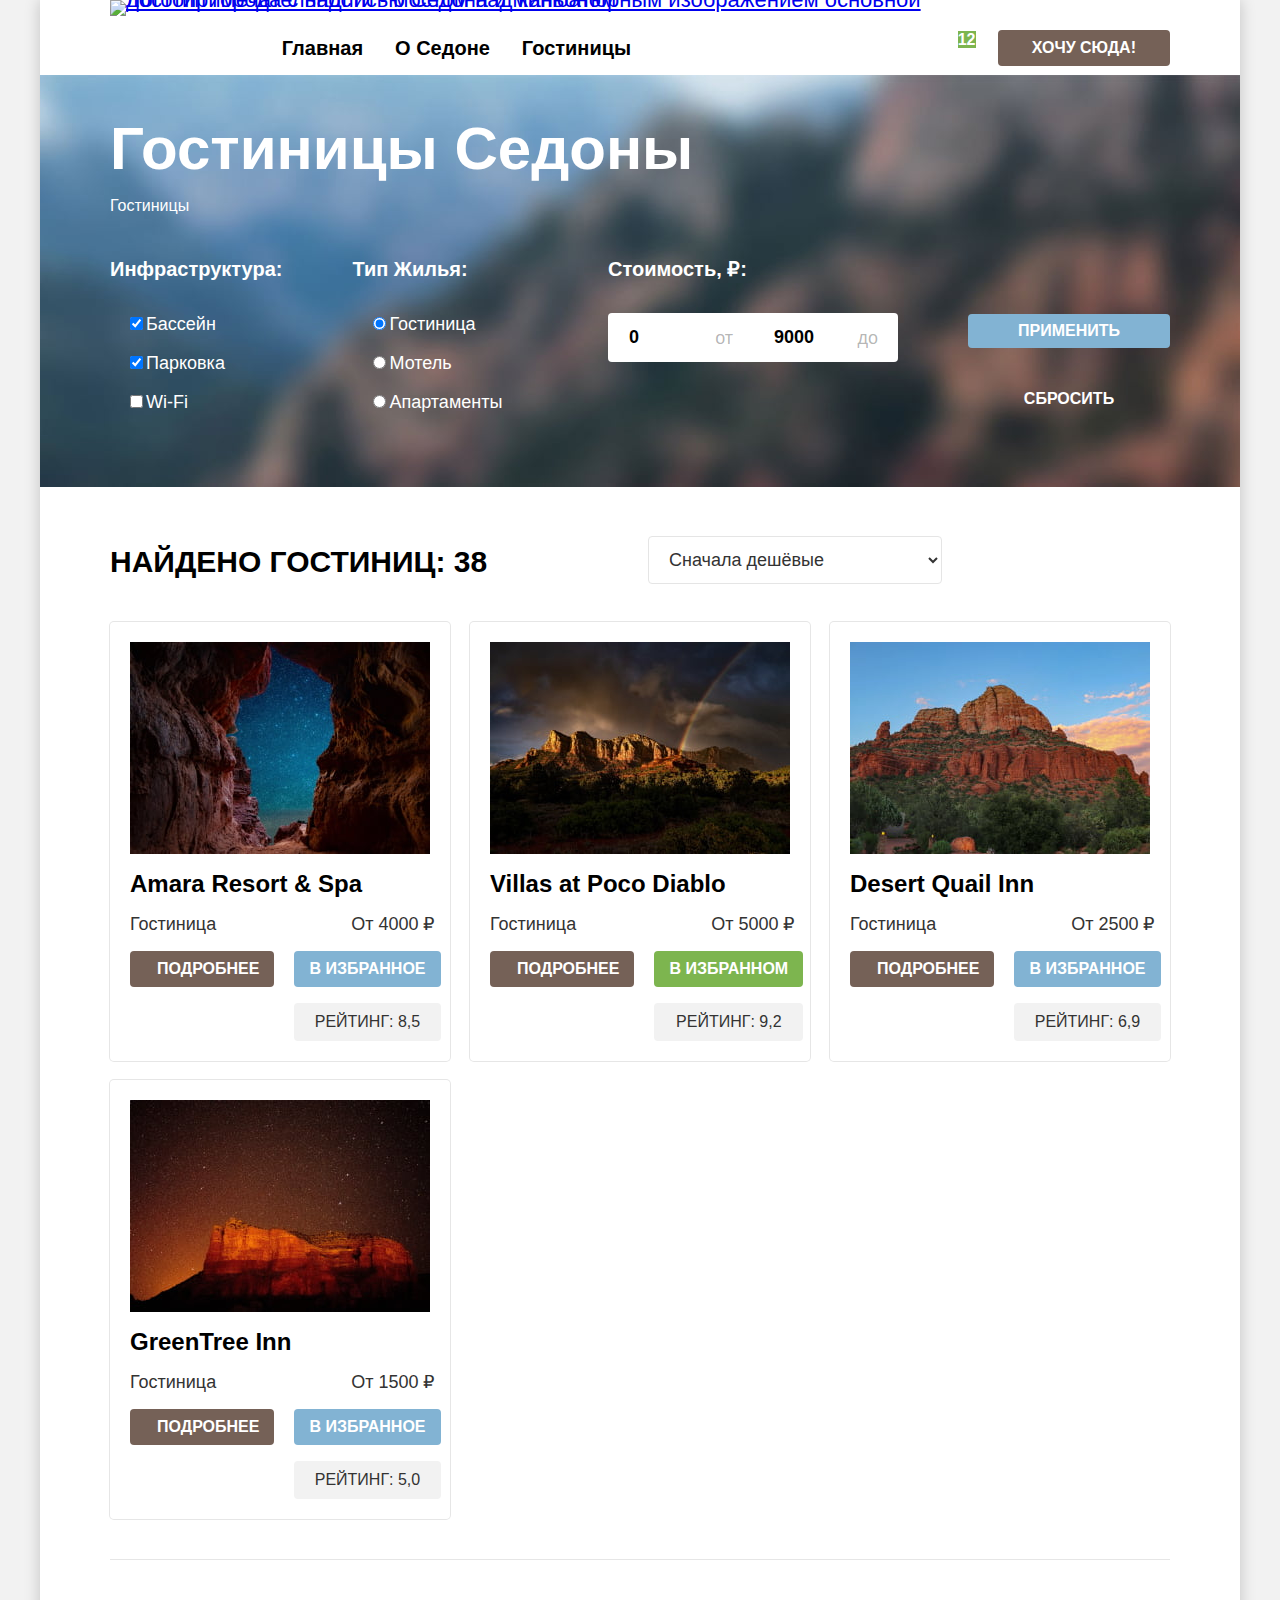
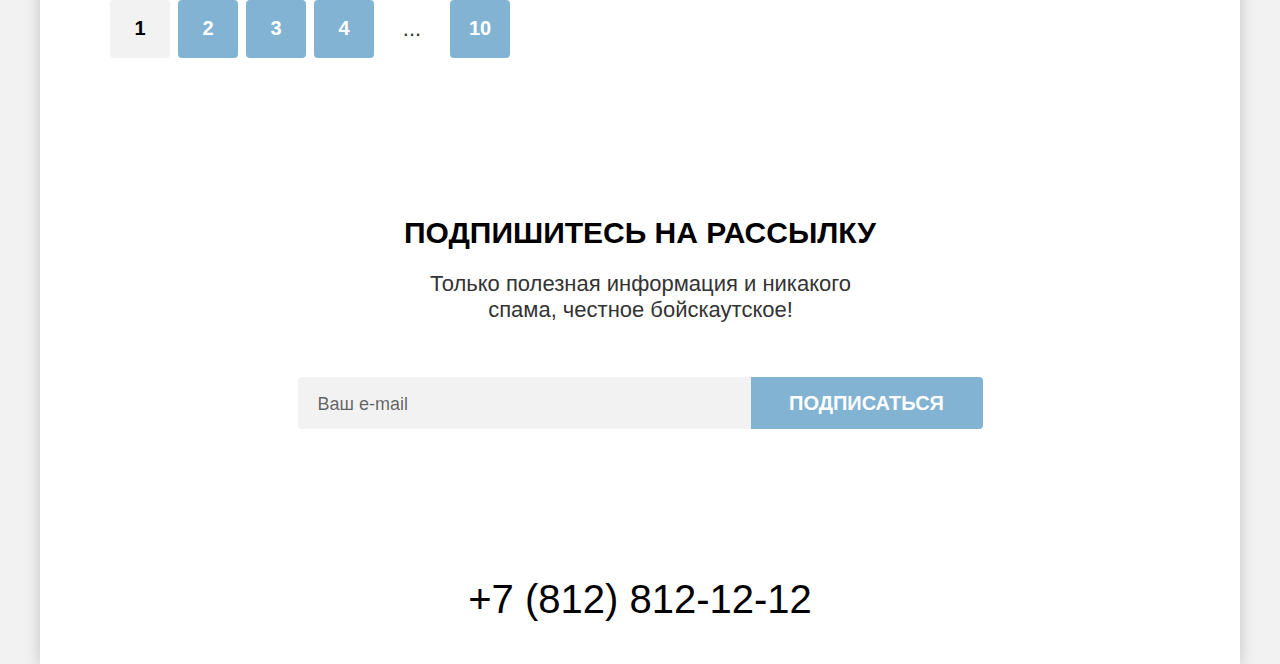
==== commit f1c1c179: "Создание крупных и мелких сеток в catalog.html" ====
--- a/catalog.html
+++ b/catalog.html
@@ -60,7 +60,7 @@
     </header>
 
     <!-- Основное содержимое страницы -->
-    <main class="catalog-page">
+    <main class="catalog-page catalog-container">
       <!-- Внутренняя обёртка блока -->
       <div class="catalog-wrapper">
         <h1 class="catalog-title">Гостиницы Седоны</h1>
@@ -198,7 +198,7 @@
           <!-- Карточка жилья -->
           <li class="card-item">
             <a class="card-link card-link-img" href="#" tabindex="-1">
-              <img class="card-img" src="images/hotels/amara.jpg" alt="Вид из пещеры в красных скалах на ночное небо, усыпанное
+              <img class="card-img" src="images/hotels/amara.jpg" width="300" height="212" alt="Вид из пещеры в красных скалах на ночное небо, усыпанное
               яркими звёздами">
             </a>
             <a class="card-link" href="#" tabindex="-1">
@@ -208,7 +208,7 @@
             <p class="card-price">От 4000 ₽</p>
 
             <a class="card-button button" href="#">Подробнее</a>
-            <button class="card-button button button-favorites" type="button">В избранное</button>
+            <button class="card-button button button-favorites" type="button">В&nbsp;избранное</button>
 
             <p class="card-stars stars-four">
               <span class="visually-hidden">Гостиница 4 звезды</span>
@@ -218,7 +218,7 @@
           <!-- Карточка жилья -->
           <li class="card-item">
             <a class="card-link card-link-img" href="#" tabindex="-1">
-              <img class="card-img" src="images/hotels/poco-diablo.jpg" alt="Панорамный вид на высокую гору после дождя, при закате
+              <img class="card-img" src="images/hotels/poco-diablo.jpg" width="300" height="212" alt="Панорамный вид на высокую гору после дождя, при закате
               яркого солнца, радуги и тёмных облаков">
             </a>
             <a class="card-link" href="#" tabindex="-1">
@@ -228,7 +228,7 @@
             <p class="card-price">От 5000 ₽</p>
 
             <a class="card-button button" href="#">Подробнее</a>
-            <button class="card-button button button-active" type="button">В избранном</button>
+            <button class="card-button button button-active" type="button">В&nbsp;избранном</button>
 
             <p class="card-stars stars-four">
               <span class="visually-hidden">Гостиница 4 звезды</span>
@@ -238,7 +238,7 @@
           <!-- Карточка жилья -->
           <li class="card-item">
             <a class="card-link card-link-img" href="#" tabindex="-1">
-              <img class="card-img" src="images/hotels/desert.jpg" alt="Вид из гостиницы на высокую гору с красными скалами. На фоне
+              <img class="card-img" src="images/hotels/desert.jpg" width="300" height="212" alt="Вид из гостиницы на высокую гору с красными скалами. На фоне
               яркого голубого неба и зелёного массива у подножия">
             </a>
             <a class="card-link" href="#" tabindex="-1">
@@ -248,7 +248,7 @@
             <p class="card-price">От 2500 ₽</p>
 
             <a class="card-button button" href="#">Подробнее</a>
-            <button class="card-button button button-favorites" type="button">В избранное</button>
+            <button class="card-button button button-favorites" type="button">В&nbsp;избранное</button>
 
             <p class="card-stars stars-three">
               <span class="visually-hidden">Гостиница 3 звезды</span>
@@ -258,7 +258,7 @@
           <!-- Карточка жилья -->
           <li class="card-item">
             <a class="card-link card-link-img" href="#" tabindex="-1">
-              <img class="card-img" src="images/hotels/green-tree.jpg" alt="Высокие красные скалы на фоне ярко-оранжевого заката и
+              <img class="card-img" src="images/hotels/green-tree.jpg" width="300" height="212" alt="Высокие красные скалы на фоне ярко-оранжевого заката и
               усыпанным звёздами небом">
             </a>
             <a class="card-link" href="#" tabindex="-1">
@@ -268,7 +268,7 @@
             <p class="card-price">От 1500 ₽</p>
 
             <a class="card-button button" href="#">Подробнее</a>
-            <button class="card-button button button-favorites" type="button">В избранное</button>
+            <button class="card-button button button-favorites" type="button">В&nbsp;избранное</button>
 
             <p class="card-stars stars-two">
               <span class="visually-hidden">Гостиница 2 звезды</span>
--- a/styles/styles.css
+++ b/styles/styles.css
@@ -428,9 +428,13 @@
   background-color: #ffffff;
 }
 
+.catalog-container {
+  flex-grow: 1;
+}
+
 .catalog-wrapper {
-  padding: 35px 70px 70px 70px;
-  margin-top: -10px;
+  padding: 35px 70px 71px;
+  margin-top: -5px;
   color: #ffffff;
   background-image: url("../images/background-pages/filter-bg.jpg");
   background-color: #15306c;
@@ -441,7 +445,7 @@
 .catalog-title {
   padding: 0;
   margin: 0;
-  margin-bottom: 5px;
+  margin-bottom: 7px;
   font-size: 60px;
   line-height: 78px;
   font-weight: 700;
@@ -453,7 +457,7 @@
   flex-wrap: wrap;
   padding: 0;
   margin: 0;
-  margin-bottom: 43px;
+  margin-bottom: 41px;
   list-style: none;
 }
 
@@ -469,7 +473,6 @@
 /* Form with filter */
 .catalog-form {
   display: flex;
-  justify-content: flex-start;
   flex-wrap: wrap;
   gap: 70px;
 }
@@ -478,6 +481,7 @@
   display: flex;
   flex-direction: column;
   flex-wrap: wrap;
+  min-width: 150px;
   padding: 0;
   margin: 0;
   border: none;
@@ -485,7 +489,6 @@
 
 .catalog-form-price {
   display: flex;
-  flex-direction: column;
   flex-wrap: wrap;
   padding: 0;
   margin: 0;
@@ -572,7 +575,7 @@
 .catalog-form-buttons {
   display: flex;
   flex-direction: column;
-  padding: 57px 0 0 0;
+  padding: 57px 0 0;
 }
 
 .button-apply {
@@ -598,21 +601,20 @@
 
 /* Sorting */
 .catalog-sorting {
-  padding: 50px 70px 0 70px;
+  padding: 49px 70px 60px 70px;
 }
 
 .catalog-sorting-menu {
   display: flex;
-  flex-wrap: wrap;
-  justify-content: flex-start;
-  gap: 37px;
+  justify-content: space-between;
+  flex-wrap: wrap;
   margin-bottom: 38px;
 }
 
 .sorting-title {
-  width: 500px;
-  padding: 0;
-  padding-top: 8px;
+  width: 470px;
+  padding: 0;
+  margin-top: 8px;
   color: #000000;
   text-align: left;
 }
@@ -639,6 +641,7 @@
 
 /* Display card */
 .catalog-list-display {
+  width: 160px;
   padding: 0;
   margin: 0;
   list-style: none;
@@ -646,72 +649,92 @@
 
 /* Catalog card */
 .card-list {
-  display: grid;
-  grid-template-columns: repeat(3, 1fr);
-  gap: 20px;
-  padding: 0;
-  margin: 0;
-  list-style: none;
+  display: flex;
+  flex-wrap: wrap;
+  gap: 19px 20px;
+  padding: 0;
+  margin: 0;
+  margin-bottom: 40px;
+  list-style-type: none;
 }
 
 .card-item {
   display: grid;
-  gap: 16px;
+  grid-template-columns: 1fr 1fr;
+  grid-template-rows: auto 1fr;
+  gap: 16px 20px;
+  max-width: 300px;
   padding: 20px;
-  margin: 0;
+  border-radius: 4px;
+  box-shadow: 0 0 0 1px #e6e6e6;
+}
+
+.card-link {
+  grid-column: 1 / -1;
+  width: 300px;
+  text-decoration: none;
+}
+
+.card-link-img {
+  line-height: 0;
+}
+
+.card-title {
+  padding: 0;
+  margin: 0;
+  font-size: 24px;
+  line-height: 28px;
+  font-weight: 700;
+  color: #000000;
+  text-align: left;
+}
+
+.card-type {
+  width: 140px;
   font-size: 18px;
   line-height: 21px;
-  outline-width: 1px;
-  border-radius: 4px;
-  outline-style: solid;
-  outline-color: #e5e5e5;
-}
-
-.card-link {
-  display: block;
-  text-decoration: none;
-}
-
-.card-link-img {
-  line-height: 0;
-}
-
-.card-title {
-  padding: 0;
-  margin: 0;
-  font-size: 24px;
-  line-height: 28px;
-  font-weight: 700;
-  color: #000000;
+  padding: 0;
+  margin: 0;
   text-align: left;
 }
 
-.card-type {
-  padding: 0;
-  margin: 0;
-}
-
 .card-price {
-  padding: 0;
-  margin: 0;
+  width: 140px;
+  font-size: 18px;
+  line-height: 21px;
+  padding: 0;
+  margin: 0;
+  text-align: right;
 }
 
 .card-button {
+  padding: 8px 15px 8px 27px;
+  margin: 0;
+  font-family: inherit;
+  font-weight: 700;
   font-size: 16px;
   line-height: 20px;
-  font-weight: 700;
   text-decoration: none;
 }
 
 .button-favorites {
+  padding: 8px 15px;
   background-color: #82b3d3;
 }
 
 .button-active {
+  padding: 8px 15px;
   background-color: #7db54f;
 }
 
+.card-stars {
+  padding: 0;
+  margin: 0;
+}
+
 .card-rating {
+  padding: 9px 11px;
+  margin: 0;
   font-size: 16px;
   line-height: 20px;
   text-align: center;
@@ -722,18 +745,33 @@
 
 /* Pagination */
 .pagination {
-  margin: 0;
-  padding: 0;
+  display: flex;
+  flex-wrap: wrap;
+  gap: 8px;
+  padding: 40px 0 0 0;
+  margin: 0;
+  border-top: 1px solid #e6e6e6;
   list-style: none;
 }
 
+.pagination-item-loading {
+  display: flex;
+  justify-content: center;
+  align-items: center;
+  width: 60px;
+}
+
 .pagination-link {
+  display: inline-block;
+  width: 60px;
+  padding: 10px 0 12px 0;
   font-size: 20px;
   line-height: 36px;
   font-weight: 700;
   color: #ffffff;
   text-align: center;
   text-decoration: none;
+  border-radius: 4px;
   background-color: #82b3d3;
 }
 
@@ -743,8 +781,24 @@
 }
 
 /* Subscription for catalog.html */
+.subscription-catalog {
+  display: flex;
+  flex-direction: column;
+  justify-content: center;
+  align-items: center;
+  padding: 97px 70px 105px 70px;
+  margin: 0;
+}
+
 .subscription-title-catalog {
-  color: #000000;
+  padding: 0;
+  margin-bottom: 20px;
+  color: #000000;
+}
+
+.subscription-text-catalog {
+  padding: 0 296px 0 297px;
+  margin-bottom: 54px;
 }
 
 /* Footer */
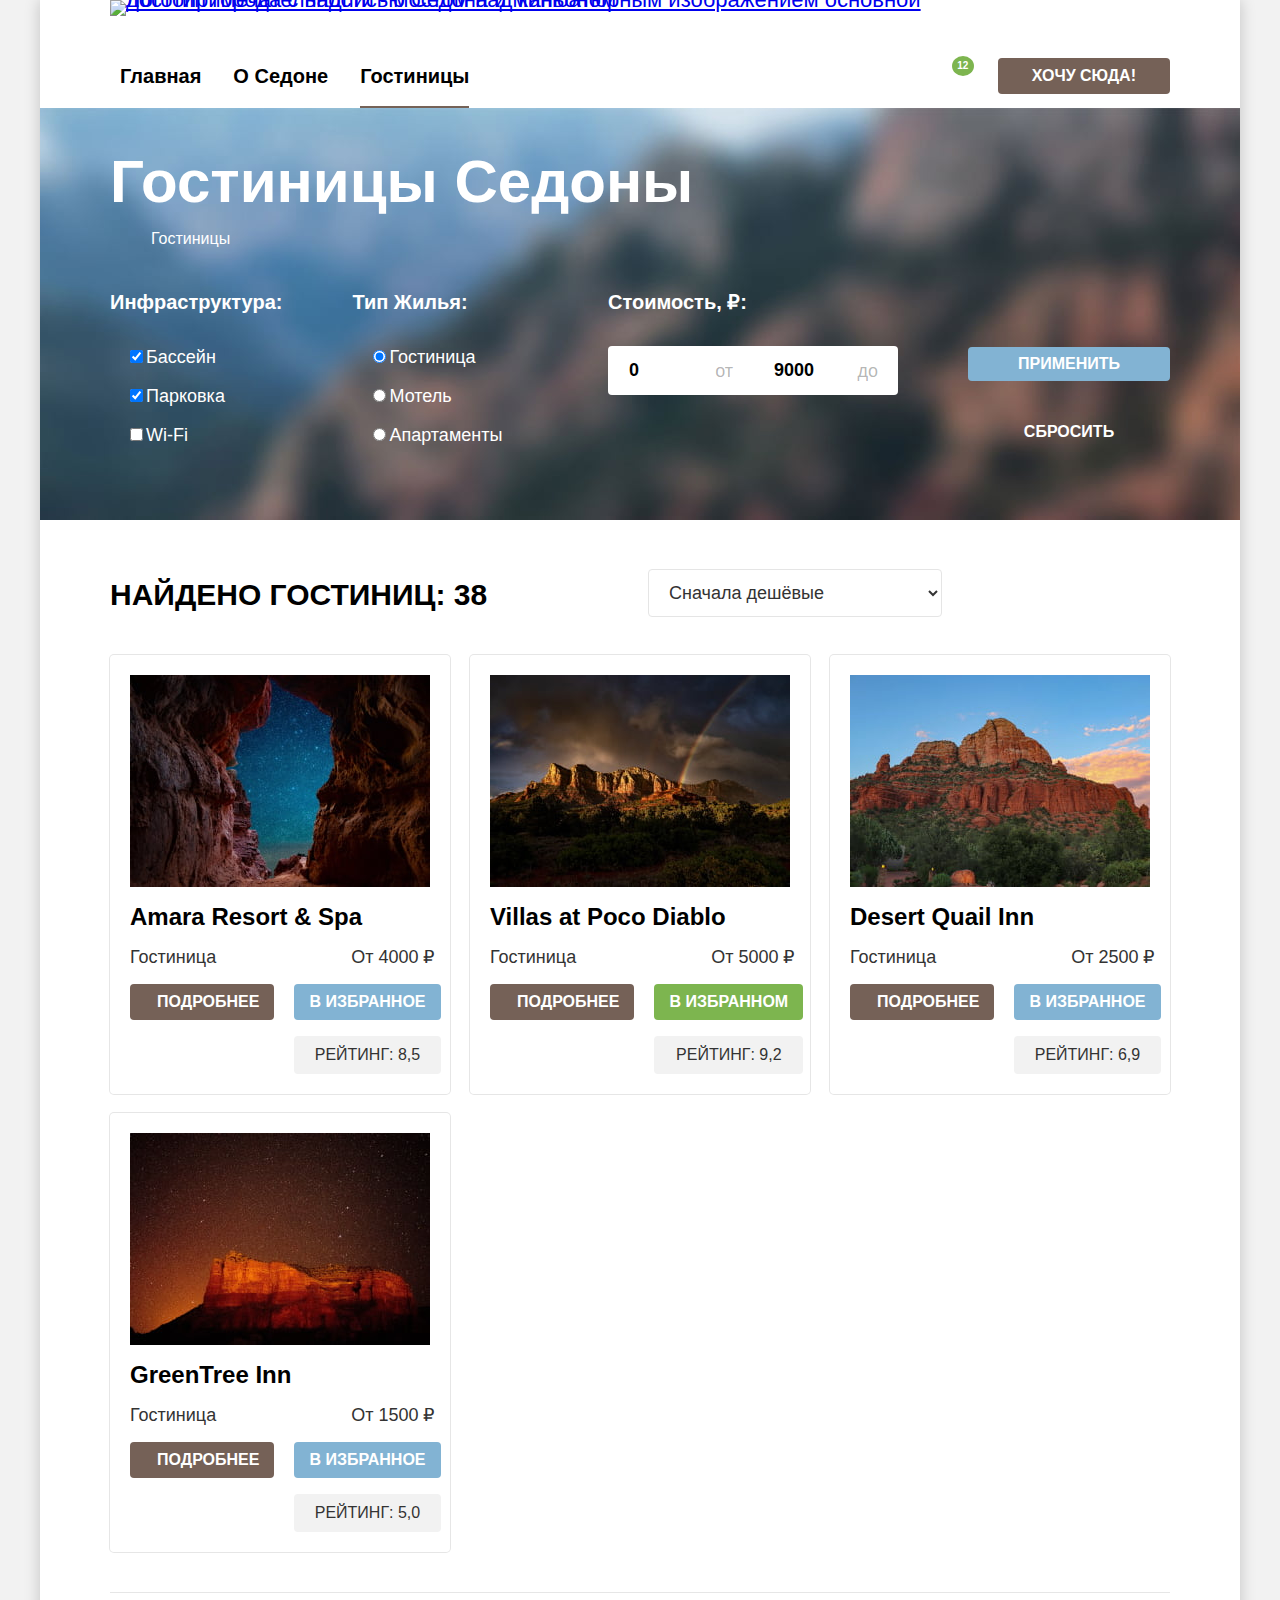
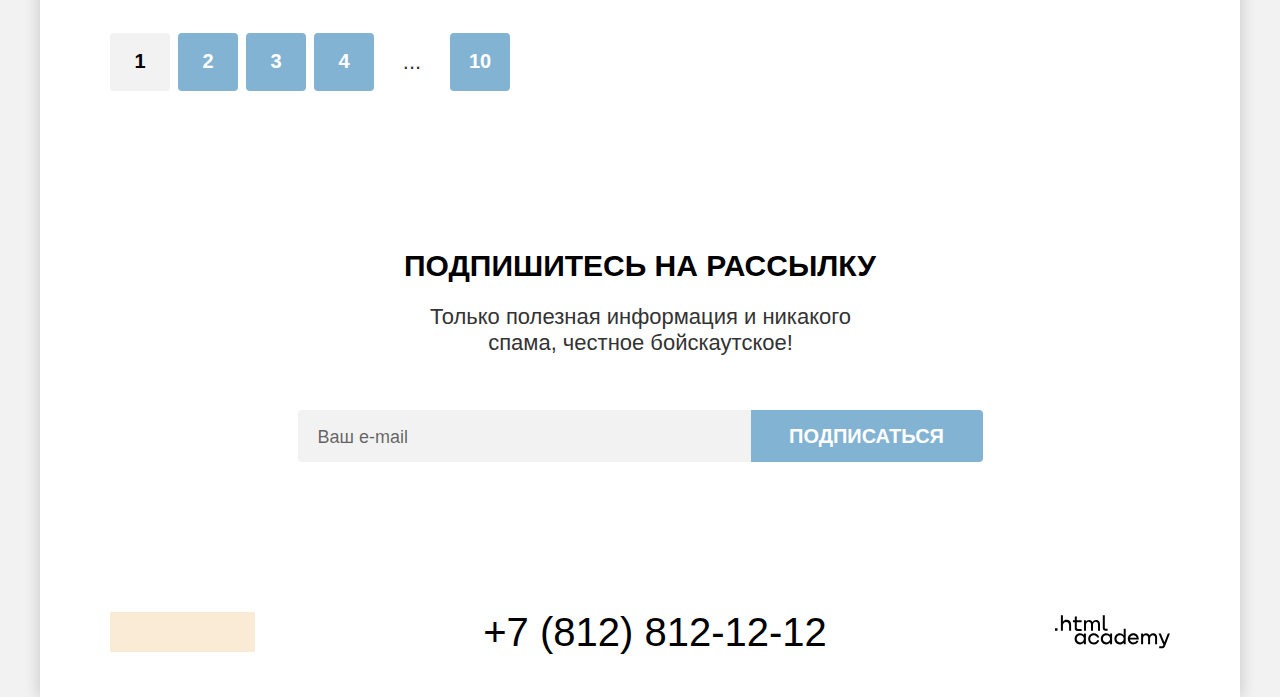
==== commit 372c2b7a: "Добавляет декоративные (иконочные) элементы" ====
--- a/catalog.html
+++ b/catalog.html
@@ -10,53 +10,52 @@
   <div class="site-wrapper">
     <!-- Шапка сайта -->
     <header class="header-page">
-      <div class="header-wrapper">
+      <!-- Навигация по сайту -->
+      <nav class="navigation-page">
         <!-- Логотип сайта -->
         <a class="header-logo" href="index.html">
           <img class="logo-img" src="images/logo.svg" width="140" height="70" alt="Логотип города с надписью Седона и минюатюрным изображением основной достопримечательности -
           мостом над каньоном">
         </a>
-        <!-- Навигация по сайту -->
-        <nav class="navigation-page">
-          <!-- Основные разделы сайта -->
-          <ul class="navigation-list">
-            <!-- Раздел сайта -->
-            <li class="navigation-item">
-              <a class="navigation-link menu-link" href="index.html">Главная</a>
-            </li>
-            <!-- Раздел сайта -->
-            <li class="navigation-item">
-              <a class="navigation-link menu-link" href="#">О Седоне</a>
-            </li>
-            <!-- Раздел сайта -->
-            <li class="navigation-item">
-              <a class="navigation-link menu-link navigation-link-current" aria-current="page">Гостиницы</a>
-            </li>
-          </ul>
-
-          <!-- Навигация пользователя -->
-          <ul class="navigation-user">
-            <!-- Элемент навигации "Поиск по сайту" -->
-            <li class="navigation-user-item">
-              <a class="navigation-user-link menu-link" href="#">
-                <span class="visually-hidden">Поиск по сайту</span>
-              </a>
-            </li>
-
-            <!-- Элемент навигации "Избранное" -->
-            <li class="navigation-user-item navigation-user-favorites">
-              <a class="navigation-user-link menu-link" href="#">
-                <span class="visually-hidden">Количество гостиниц в разделе "Избранное"</span>
-                <span class="favorites-number">12</span>
-              </a>
-            </li>
-            <!-- Элемент навигации "Поиск гостиницы" -->
-            <li class="navigation-user-item">
-              <a class="navigation-user-link menu-link button">Хочу сюда!</a>
-            </li>
-          </ul>
-        </nav>
-      </div>
+
+        <!-- Основные разделы сайта -->
+        <ul class="navigation-list">
+          <!-- Раздел сайта -->
+          <li class="navigation-item">
+            <a class="navigation-link menu-link" href="index.html">Главная</a>
+          </li>
+          <!-- Раздел сайта -->
+          <li class="navigation-item">
+            <a class="navigation-link menu-link" href="#">О Седоне</a>
+          </li>
+          <!-- Раздел сайта -->
+          <li class="navigation-item">
+            <a class="navigation-link menu-link navigation-link-current" aria-current="page">Гостиницы</a>
+          </li>
+        </ul>
+
+        <!-- Навигация пользователя -->
+        <ul class="navigation-user">
+          <!-- Элемент навигации "Поиск по сайту" -->
+          <li class="navigation-user-item">
+            <a class="navigation-user-link menu-link search-link" href="#">
+              <span class="visually-hidden">Поиск по сайту</span>
+            </a>
+          </li>
+
+          <!-- Элемент навигации "Избранное" -->
+          <li class="navigation-user-item">
+            <a class="navigation-user-link menu-link favorites-link" href="#">
+              <span class="visually-hidden">Количество гостиниц в разделе "Избранное"</span>
+              <span class="favorites-number">12</span>
+            </a>
+          </li>
+          <!-- Элемент навигации "Поиск гостиницы" -->
+          <li class="navigation-user-item">
+            <a class="navigation-button menu-link button">Хочу сюда!</a>
+          </li>
+        </ul>
+      </nav>
     </header>
 
     <!-- Основное содержимое страницы -->
@@ -68,12 +67,12 @@
         <!-- Внутренняя навигация по странице -->
         <ul class="catalog-inner-nav breadcrumbs">
           <li class="breadcrumbs-item">
-            <a class="breadcrumbs-link" href="index.html">
+            <a class="breadcrumbs-link link-home" href="index.html" tabindex="0">
               <span class="visually-hidden">Главная</span>
             </a>
           </li>
-          <li class="breadcrumbs-item breadcrumbs-item-current">
-            <a class="breadcrumbs-link" aria-current="page">Гостиницы</a>
+          <li class="breadcrumbs-item">
+            <a class="breadcrumbs-link breadcrumbs-link-current" aria-current="page">Гостиницы</a>
           </li>
         </ul>
 
@@ -320,37 +319,41 @@
 
     <!-- Подвал сайта -->
     <footer class="footer-page">
-      <!-- Список социальных сетей -->
-      <ul class="social-list">
-        <!-- Мы Вконтакте -->
-        <li class="social-item social-item-vk">
-          <a class="social-link" href="https://vk.com/htmlacademy">
-            <span class="visually-hidden">Перейти в группу Вконтакте"</span>
-          </a>
-        </li>
-        <!-- Мы в Телеграм -->
-        <li class="social-item social-item-tg">
-          <a class="social-link" href="t.me/htmlacademy">
-            <span class="visually-hidden">Перейти на канал в Телеграм"</span>
-          </a>
-        </li>
-        <!-- Мы на YouTube -->
-        <li class="social-item social-item-yt">
-          <a class="social-link" href="https://www.youtube.com/user/htmlacademyru">
-            <span class="visually-hidden">Перейти на YouTube канал"</span>
-          </a>
-        </li>
-      </ul>
-
-      <!-- Блок с контактными данными -->
-      <address class="contact">
-        <a class="contact-tel" href="tel:+78128121212">+7 (812) 812-12-12</a>
-      </address>
-
-      <!-- Блок с логотипом сайта разработчика -->
-      <a class="developer-link" href="https://htmlacademy.ru/">
-        <span class="visually-hidden">Разработчик сайта - HTML Academy</span>
-      </a>
+      <div class="footer-wrapper">
+        <!-- Список социальных сетей -->
+        <ul class="social-list">
+          <!-- Мы Вконтакте -->
+          <li class="social-item social-item-vk">
+            <a class="social-link" href="https://vk.com/htmlacademy">
+              <span class="visually-hidden">Перейти в группу Вконтакте"</span>
+            </a>
+          </li>
+          <!-- Мы в Телеграм -->
+          <li class="social-item social-item-tg">
+            <a class="social-link" href="t.me/htmlacademy">
+              <span class="visually-hidden">Перейти на канал в Телеграм"</span>
+            </a>
+          </li>
+          <!-- Мы на YouTube -->
+          <li class="social-item social-item-yt">
+            <a class="social-link" href="https://www.youtube.com/user/htmlacademyru">
+              <span class="visually-hidden">Перейти на YouTube канал"</span>
+            </a>
+          </li>
+        </ul>
+        <!-- Блок с контактными данными -->
+        <address class="contact">
+          <a class="contact-tel" href="tel:+78128121212">+7 (812) 812-12-12</a>
+        </address>
+
+        <!-- Блок с логотипом сайта разработчика -->
+        <a class="developer-link" href="https://htmlacademy.ru/">
+          <span class="visually-hidden">Перейти на сайт разработчика - HTML Academy</span>
+          <svg class="developer-icon" xmlns="http://www.w3.org/2000/svg" width="115" height="34" viewBox="0 0 115 34" fill="currentColor">
+            <path d="M0 13.256v2.6h2.5v-2.6H0ZM11.6 4.856c-1.6 0-2.8.7-3.6 1.7h-.1v-6.2h-2v15.5h2v-5.3c0-2.1 1.3-3.6 3.3-3.6 1.8 0 2.9 1.4 2.9 3.2v5.7h2v-6.1c.1-3-1.8-4.9-4.5-4.9ZM26.6 5.156h-4.8v-3.7h-2v3.8h-1.9v2h1.9v6c0 1.7 1 2.7 2.7 2.7h4.1v-2h-3.7c-.7 0-1.1-.4-1.1-1.1v-5.7h4.8v-2ZM41.1 4.956c-1.6 0-2.9.8-3.5 2.1h-.1c-.6-1.2-1.8-2.1-3.4-2.1-1.4 0-2.5.8-3.1 1.8h-.1v-1.6H29v10.6h2v-5.4c0-2 1-3.5 2.6-3.5 1.5 0 2.4 1 2.4 2.6v6.3h2v-5.6c0-2.4 1.4-3.3 2.6-3.3 1.5 0 2.4 1 2.4 2.6v6.3h2v-6.5c.1-2.5-1.4-4.3-3.9-4.3ZM47.8 13.056c0 1.7 1 2.7 2.8 2.7h2v-2h-1.7c-.7 0-1.1-.4-1.1-1.1V.356h-2v12.7ZM28.9 20.056c-.9-1.1-2.2-1.8-3.9-1.8-3.1 0-5.4 2.3-5.4 5.6s2.3 5.6 5.4 5.6c1.8 0 3-.8 3.8-1.9h.1v1.6h2v-10.6h-2v1.5Zm-3.6 7.4c-2.2 0-3.6-1.6-3.6-3.6s1.4-3.6 3.6-3.6 3.6 1.6 3.6 3.6c0 1.9-1.4 3.6-3.6 3.6ZM44.2 22.356c-.5-2.4-2.6-4.1-5.4-4.1-3.4 0-5.6 2.5-5.6 5.6 0 3.1 2.2 5.6 5.6 5.6 2.8 0 4.9-1.8 5.4-4.2h-2.1c-.4 1.3-1.7 2.3-3.3 2.3-2.2 0-3.6-1.6-3.6-3.6s1.4-3.6 3.6-3.6c1.6 0 2.8 1 3.3 2.2h2.1v-.2ZM55.1 20.056c-.9-1.1-2.2-1.8-3.9-1.8-3.1 0-5.4 2.3-5.4 5.6s2.3 5.6 5.4 5.6c1.8 0 3-.8 3.8-1.9h.1v1.6h2v-10.6h-2v1.5Zm-3.6 7.4c-2.2 0-3.6-1.6-3.6-3.6s1.4-3.6 3.6-3.6 3.6 1.6 3.6 3.6c0 1.9-1.5 3.6-3.6 3.6ZM68.7 20.156c-.9-1.1-2.2-1.9-3.9-1.9-3.1 0-5.4 2.3-5.4 5.6s2.2 5.6 5.4 5.6c1.7 0 3-.8 3.8-1.8h.1v1.5h2v-15.4h-2v6.4Zm-3.6 7.3c-2.2 0-3.6-1.6-3.6-3.6s1.4-3.6 3.6-3.6 3.6 1.6 3.6 3.6c-.1 2-1.5 3.6-3.6 3.6ZM78.3 18.256c-3.3 0-5.5 2.5-5.5 5.6 0 3 2.1 5.6 5.5 5.6 2.5 0 4.5-1.3 5.2-3.6h-2.1c-.5 1-1.6 1.6-3 1.6-1.9 0-3.3-1.3-3.4-2.9h8.8c.2-3.6-2-6.3-5.5-6.3Zm0 1.9c1.7 0 3 1 3.3 2.6h-6.5c.3-1.5 1.5-2.6 3.2-2.6ZM98.2 18.256c-1.6 0-2.9.8-3.6 2h-.1c-.6-1.2-1.8-2-3.4-2-1.4 0-2.5.7-3.1 1.8v-1.5h-1.9v10.6h2v-5.4c0-2 1-3.4 2.6-3.5 1.5 0 2.4 1 2.4 2.6v6.3h2v-5.6c0-2.4 1.4-3.3 2.6-3.3 1.5 0 2.4 1 2.4 2.6v6.3h2v-6.5c.1-2.6-1.4-4.4-3.9-4.4ZM109.4 27.356l-3.6-8.9h-2.2l4.8 11.6c-.3.9-.7 1.2-1.7 1.2h-2.5v2h2.5c1.8 0 2.8-.8 3.5-2.6l4.7-12.2h-2.1l-3.4 8.9Z"/>
+          </svg>
+        </a>
+      </div>
     </footer>
   </div>
 </body>
--- a/styles/styles.css
+++ b/styles/styles.css
@@ -22,7 +22,7 @@
 }
 
 body {
-  height: 100%;
+  min-height: 100%;
   margin: 0;
   font-family: "PT Sans", sans-serif;
   font-size: 22px;
@@ -51,15 +51,12 @@
   background-color: #ffffff;
 }
 
-.header-wrapper {
-  display: flex;
-  flex-wrap: wrap;
-  padding: 0 70px;
-}
-
+/* Navigation */
 .header-logo {
-  display: inline-block;
+  position: relative;
+  display: block;
   line-height: 0;
+  margin-bottom: -6px;
   z-index: 1;
 }
 
@@ -69,20 +66,22 @@
   margin: 0;
 }
 
-/* Navigation */
 .navigation-page {
   display: flex;
   flex-wrap: wrap;
-  margin-left: auto;
+  padding: 0 70px;
+  gap: 34px;
 }
 
 .navigation-list {
   display: flex;
   flex-wrap: wrap;
-  width: 606px;
-  margin: 0;
-  padding: 0;
+  max-width: 500px;
+  padding: 0;
+  margin: 0;
+  margin-right: auto;
   list-style: none;
+  box-sizing: border-box;
 }
 
 .navigation-item {
@@ -91,12 +90,31 @@
 }
 
 .navigation-link {
+  position: relative;
   display: block;
   padding: 20px 10px;
   font-size: 20px;
   line-height: 24px;
 }
 
+.navigation-link-current::before {
+  position: absolute;
+  content: "";
+  bottom: 0;
+  left: 10px;
+  width: calc(100% - 20px);
+  border-bottom: 2px solid #756257;
+}
+
+.navigation-link:hover,
+.navigation-link:focus {
+  color: #756157;
+}
+
+.navigation-link:active {
+  color: rgba(117, 97, 87, 0.3);
+}
+
 .menu-link {
   font-weight: 700;
   text-align: center;
@@ -107,42 +125,100 @@
 .navigation-user {
   display: flex;
   flex-wrap: wrap;
-  max-width: 450px;
-  margin: 0;
+  max-width: 400px;
+  padding: 0;
+  margin: 0;
+  margin-left: auto;
   list-style: none;
 }
 
-.navigation-user-item {
-  min-width: 40px;
-}
-
 .navigation-user-link {
-  display: inline-block;
+  display: block;
   margin: 0;
   margin-top: 14px;
+  margin-left: 20px;
+}
+
+.navigation-user-link:hover,
+.navigation-user-link:focus,
+.navigation-user-link:active {
+  opacity: 0.6;
+}
+
+.search-link {
+  min-width: 44px;
+  min-height: 64px;
+  margin: 0;
+  padding: 20px 10px;
+  box-sizing: border-box;
+  background-position: 50% 50%;
+  background-repeat: no-repeat;
+  background-image: url("../images/icons/navigation/search.svg");
+}
+
+.favorites-link {
+  position: relative;
+  min-width: 44px;
+  min-height: 64px;
+  margin: 0;
+  padding: 20px 10px;
+  box-sizing: border-box;
+  background-position: 50% 50%;
+  background-repeat: no-repeat;
+  background-image: url("../images/icons/navigation/heart.svg");
+}
+
+.favorites-number {
+  position: absolute;
+  top: 12px;
+  right: 4px;
+  display: block;
+  min-width: 20px;
+  font-size: 10px;
+  line-height: 10px;
+  padding: 5px 1px;
+  border-radius: 50%;
+  color: #ffffff;
+  background-color: #7db54f;
+}
+
+.navigation-button {
+  display: block;
+  margin: 0;
+  margin-top: 14px;
+  margin-left: 20px;
   font-size: 16px;
   line-height: 20px;
+  background-color: #756157;
+}
+
+.navigation-button:hover,
+.navigation-button:focus {
+  background-color: #615048;
+}
+
+.navigation-button:active {
+  color: rgba(255, 255, 255, 0.3);
+  background-color: #756157;
+}
+
+.navigation-button:disabled {
+  background-color: #e5e5e5;
 }
 
 .button {
   padding: 8px 34px;
   color: #ffffff;
-  background-color: #756157;
   text-transform: uppercase;
   border-radius: 4px;
   border: none;
-}
-
-.favorites-number {
-  color: #ffffff;
-  background-color: #7db54f;
+  cursor: pointer;
 }
 
 /* Index.html */
 .main-page {
   width: 100%;
-  margin: 0 auto;
-  margin-top: -5px;
+  margin: 0;
   background-color: #ffffff;
 }
 
@@ -155,8 +231,7 @@
   display: flex;
   justify-content: center;
   flex-wrap: wrap;
-  padding: 0;
-  padding-top: 50px;
+  padding: 50px 70px;
   padding-bottom: 83px;
   background-image: url("../images/background-pages/intro-bg.jpg");
   background-color: #15306c;
@@ -167,7 +242,7 @@
 /* Advantages */
 .advantages {
   padding: 0;
-  padding-top: 68px;
+  padding-top: 69px;
 }
 
 .title {
@@ -191,6 +266,7 @@
 }
 
 .advantages-text {
+  padding: 0 70px;
   margin-bottom: 90px;
 }
 
@@ -204,7 +280,6 @@
 
 .advantage-item {
   width: 33.33%;
-  min-height: 385px;
   flex-grow: 1;
   text-align: center;
 }
@@ -229,14 +304,13 @@
 
 .advantage-wrapper {
   display: flex;
-  flex-direction: row;
 }
 
 .advantage-description {
   display: flex;
   flex-direction: column;
   gap: 62px;
-  padding: 112px 0;
+  padding: 113px 0;
 }
 
 .advantage-item:first-child .advantage-description,
@@ -244,6 +318,10 @@
   padding: 102px 0;
 }
 
+.advantage-img {
+  margin: auto;
+}
+
 .subtitle {
   margin: 0;
   font-size: 24px;
@@ -259,7 +337,19 @@
 }
 
 .advantage-subtitle {
+  position: relative;
   padding: 0 130px;
+}
+
+.advantage-subtitle::before {
+  display: block;
+  position: absolute;
+  content: "";
+  top: 70px;
+  left: 170px;
+  width: 60px;
+  height: 15px;
+  border-bottom: 2px solid rgba(0, 0, 0, 0.3);
 }
 
 .advantage-item:first-child .advantage-subtitle,
@@ -267,6 +357,11 @@
   padding: 0 80px;
 }
 
+.advantage-item:first-child .advantage-subtitle::before,
+.advantage-item:last-child .advantage-subtitle::before {
+  border-bottom: 2px solid rgba(255, 255, 255, 0.3);
+}
+
 .subdescription {
   margin: 0;
   font-size: 18px;
@@ -293,12 +388,13 @@
 }
 
 .service-title {
-  padding: 0 350px;
-  margin-bottom: 20px;
+  padding: 0 345px;
+  margin-bottom: 19px;
   color: #000000;
 }
 
 .service-text {
+  padding: 0 70px;
   margin-bottom: 65px;
 }
 
@@ -321,10 +417,28 @@
   padding-bottom: 80px;
   text-align: center;
   flex-grow: 1;
+  background-repeat: no-repeat;
+  background-position: 50% 26%;
 }
 
 .service-item:nth-child(odd) {
   background-color: rgba(131, 179, 211, 0.12);
+}
+
+.service-house {
+  background-image: url("../images/icons/service/house.svg");
+}
+
+.service-food {
+  background-image: url("../images/icons/service/food.svg");
+}
+
+.service-souvenir {
+  background-image: url("../images/icons/service/souvenir.svg");
+}
+
+.service-subtitle {
+  padding: 0 70px;
 }
 
 .service-house .service-subdescription {
@@ -348,11 +462,13 @@
 }
 
 .search-headline {
+  padding: 0 70px;
   margin-bottom: 20px;
   color: #000000;
 }
 
 .search-text {
+  padding: 0 70px;
   margin-bottom: 55px;
 }
 
@@ -363,6 +479,21 @@
   font-weight: 700;
   text-align: center;
   padding: 7px 50px;
+  background-color: #756157;
+}
+
+.search-button:hover,
+.search-button:focus {
+  background-color: #615048;
+}
+
+.search-button:active {
+  color: rgba(255, 255, 255, 0.3);
+  background-color: #756157;
+}
+
+.search-button:disabled {
+  background-color: #e5e5e5;
 }
 
 /* Subscription for index.html */
@@ -371,7 +502,7 @@
   flex-direction: column;
   justify-content: center;
   align-items: center;
-  padding: 95px 0 105px 0;
+  padding: 96px 0 104px 0;
   color: #ffffff;
   background-image: url("../images/background-pages/subscription-bg.jpg");
   background-color: #15306c;
@@ -380,6 +511,7 @@
 }
 
 .subscription-title-index {
+  padding: 0 70px;
   margin-bottom: 21px;
 }
 
@@ -421,6 +553,20 @@
   border-radius: 0 4px 4px 0;
 }
 
+.subscription-button:hover,
+.subscription-button:focus {
+  background-color: #68a2ca;
+}
+
+.subscription-button:active {
+  color: rgba(255, 255, 255, 0.3);
+  background-color: #68a2ca;
+}
+
+.subscription-butto:disabled {
+  background-color: #e5e5e5;
+}
+
 /* Catalog.html */
 .catalog-page {
   width: 1200px;
@@ -434,7 +580,6 @@
 
 .catalog-wrapper {
   padding: 35px 70px 71px;
-  margin-top: -5px;
   color: #ffffff;
   background-image: url("../images/background-pages/filter-bg.jpg");
   background-color: #15306c;
@@ -455,6 +600,7 @@
 .breadcrumbs {
   display: flex;
   flex-wrap: wrap;
+  gap: 11px;
   padding: 0;
   margin: 0;
   margin-bottom: 41px;
@@ -462,12 +608,36 @@
 }
 
 .breadcrumbs-item {
+  display: flex;
+  justify-content: center;
+  align-items: center;
   font-size: 16px;
   line-height: 21px;
 }
 
+.breadcrumbs-item:not(:last-child)::after {
+  position: relative;
+  display: block;
+  content: "";
+  top: 2px;
+  width: 7px;
+  height: 12px;
+  margin-left: 9px;
+  background-image: url("../images/icons/breadcrumbs/arrow-right.svg");
+  background-repeat: no-repeat;
+}
+
 .breadcrumbs-link {
   text-decoration: none;
+}
+
+.link-home {
+  display: inline-block;
+  width: 14px;
+  height: 14px;
+  background-image: url("../images/icons/breadcrumbs/home.svg");
+  background-repeat: no-repeat;
+  background-position: 0 center;
 }
 
 /* Form with filter */
@@ -589,6 +759,20 @@
   background-color: #82b3d3;
 }
 
+.button-apply:hover,
+.button-apply:focus {
+  background-color: #68a2ca;
+}
+
+.button-apply:active {
+  color: rgba(255, 255, 255, 0.3);
+  background-color: #68a2ca;
+}
+
+.button-apply:disabled {
+  background-color: #e5e5e5;
+}
+
 .button-reset {
   font-family: inherit;
   font-size: 16px;
@@ -597,6 +781,22 @@
   padding: 7px 50px;
   text-align: center;
   background: transparent;
+}
+
+.button-reset:hover {
+  color: rgba(255, 255, 255, 0.6);
+}
+
+.button-reset:focus {
+  outline: 3px solid #82b3d3;
+}
+
+.button-reset:active {
+  color: rgba(255, 255, 255, 0.3);
+}
+
+.button-reset:disabled {
+  color: rgba(255, 255, 255, 0.2);
 }
 
 /* Sorting */
@@ -715,6 +915,21 @@
   font-size: 16px;
   line-height: 20px;
   text-decoration: none;
+  background-color: #756157;
+}
+
+.card-button:hover,
+.card-button:focus {
+  background-color: #615048;
+}
+
+.card-button:active {
+  color: rgba(255, 255, 255, 0.3);
+  background-color: #756157;
+}
+
+.card-button:disabled {
+  background-color: #e5e5e5;
 }
 
 .button-favorites {
@@ -722,9 +937,37 @@
   background-color: #82b3d3;
 }
 
+.button-favorites:hover,
+.button-favorites:focus {
+  background-color: #68a2ca;
+}
+
+.button-favorites:active {
+  color: rgba(255, 255, 255, 0.3);
+  background-color: #68a2ca;
+}
+
+.button-favorites:disabled {
+  background-color: #e5e5e5;
+}
+
 .button-active {
   padding: 8px 15px;
   background-color: #7db54f;
+}
+
+.button-active:hover,
+.button-active:focus {
+  background-color: #6c9e42;
+}
+
+.button-active:active {
+  color: rgba(255, 255, 255, 0.3);
+  background-color: #7db54f;
+}
+
+.button-active:disabled {
+  background-color: #e5e5e5;
 }
 
 .card-stars {
@@ -758,12 +1001,12 @@
   display: flex;
   justify-content: center;
   align-items: center;
-  width: 60px;
+  min-width: 60px;
 }
 
 .pagination-link {
   display: inline-block;
-  width: 60px;
+  min-width: 60px;
   padding: 10px 0 12px 0;
   font-size: 20px;
   line-height: 36px;
@@ -775,8 +1018,24 @@
   background-color: #82b3d3;
 }
 
+.pagination-link:hover,
+.pagination-link:focus {
+  background-color: #68a2ca;
+}
+
+.pagination-link:active {
+  color: rgba(255, 255, 255, 0.3);
+  background-color: #68a2ca;
+}
+
 .pagination-link-current {
   color: #000000;
+  background-color: #f2f2f2;
+}
+
+.pagination-link-current:hover,
+.pagination-link-current:focus,
+.pagination-link:active {
   background-color: #f2f2f2;
 }
 
@@ -805,27 +1064,31 @@
 .footer-page {
   width: 1200px;
   padding: 45px 0;
-  margin: 0 auto;
+  margin: 0;
   background-color: #ffffff;
 }
 
 .footer-wrapper {
   display: flex;
   justify-content: space-between;
+  align-items: center;
   padding: 0 70px;
 }
 
 /* Social */
+/* Временные стили для блока соц сетей */
 .social-list {
+  min-width: 145px;
+  min-height: 40px;
   padding: 0;
   margin: 0;
   list-style: none;
+  background-color: #faebd7;
 }
 
 /* Contact */
 .contact {
   font-style: normal;
-  text-align: center;
 }
 
 .contact-tel {
@@ -835,4 +1098,28 @@
   text-decoration: none;
 }
 
+.contact-tel:hover,
+.contact-tel:focus {
+  color: #756157;
+}
+
+.contact-tel:active {
+  color: rgba(117, 97, 87, 0.3);
+}
+
 /* Development */
+.developer-icon {
+  display: block;
+  width: 115px;
+  height: 34px;
+  fill: #000000;
+}
+
+.developer-link:hover .developer-icon,
+.developer-link:focus .developer-icon {
+  fill: #756157;
+}
+
+.developer-link:active .developer-icon {
+  fill: rgba(117, 97, 87, 0.3);
+}
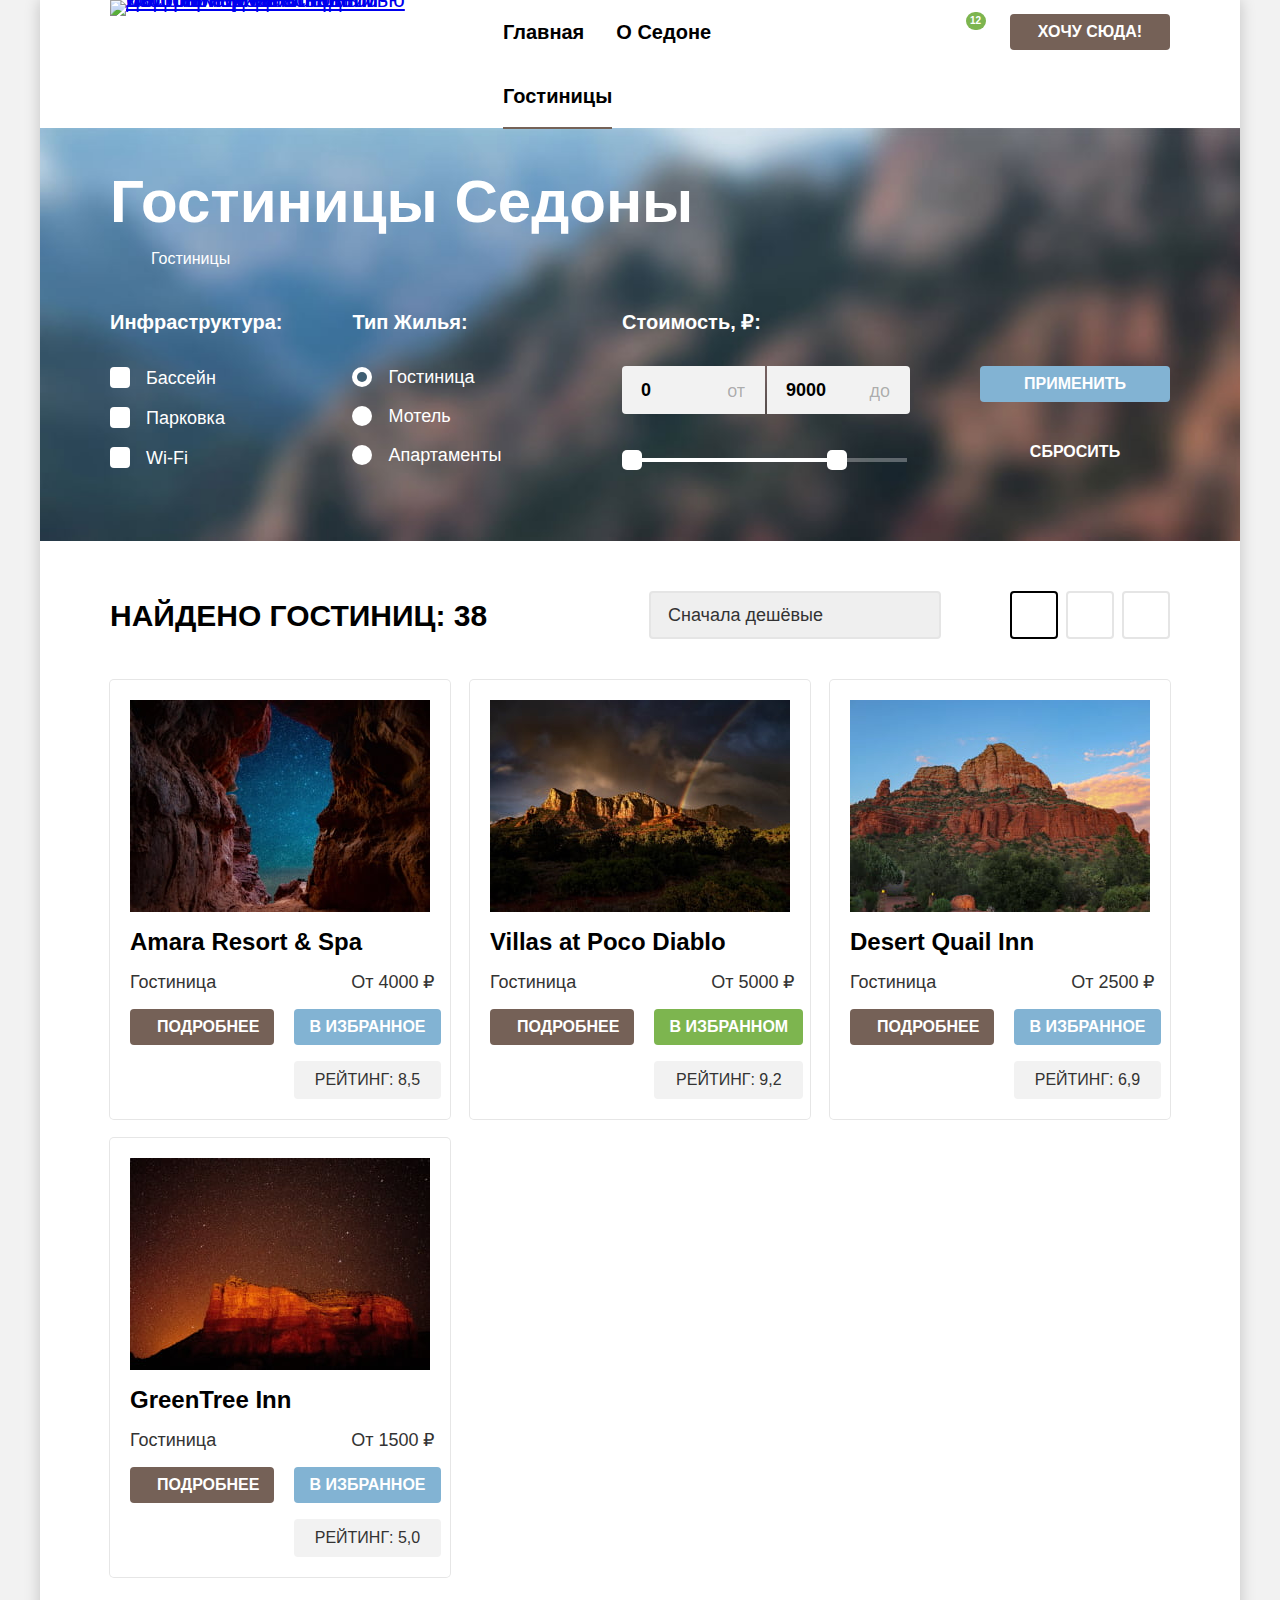
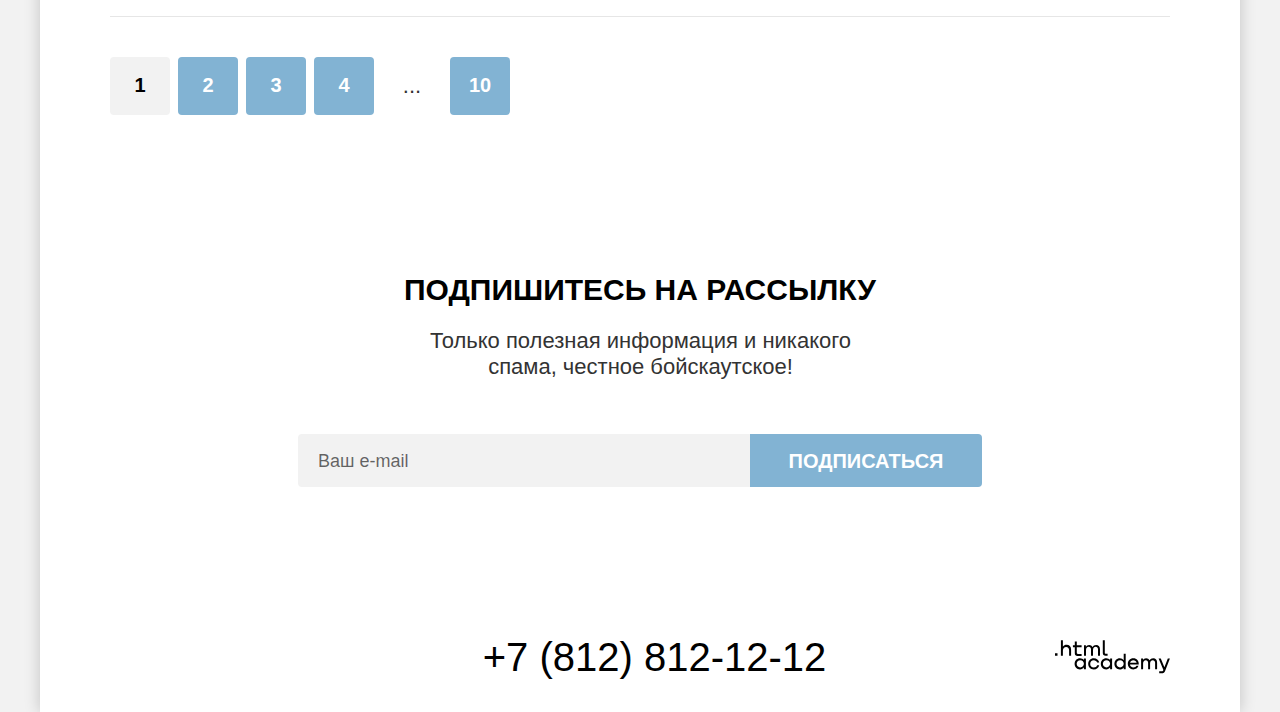
==== commit 15bdea30: "Заменяет favicon.ico на стр сайта" ====
--- a/catalog.html
+++ b/catalog.html
@@ -4,12 +4,13 @@
   <meta charset="utf-8">
   <title>Каталог гостниц в Седоне</title>
   <link rel="stylesheet" href="styles/styles.css">
+  <link rel="icon" href="favicon.ico" sizes="32x32">
 </head>
 <body>
   <!-- Внутренняя обёртка сайта -->
   <div class="site-wrapper">
     <!-- Шапка сайта -->
-    <header class="header-page">
+    <header class="header-page" data-test="header">
       <!-- Навигация по сайту -->
       <nav class="navigation-page">
         <!-- Логотип сайта -->
@@ -30,7 +31,7 @@
           </li>
           <!-- Раздел сайта -->
           <li class="navigation-item">
-            <a class="navigation-link menu-link navigation-link-current" aria-current="page">Гостиницы</a>
+            <a class="navigation-link menu-link navigation-link-current" href="catalog.html" aria-current="page">Гостиницы</a>
           </li>
         </ul>
 
@@ -44,7 +45,7 @@
           </li>
 
           <!-- Элемент навигации "Избранное" -->
-          <li class="navigation-user-item">
+          <li class="navigation-user-item favorites-item">
             <a class="navigation-user-link menu-link favorites-link" href="#">
               <span class="visually-hidden">Количество гостиниц в разделе "Избранное"</span>
               <span class="favorites-number">12</span>
@@ -52,27 +53,27 @@
           </li>
           <!-- Элемент навигации "Поиск гостиницы" -->
           <li class="navigation-user-item">
-            <a class="navigation-button menu-link button">Хочу сюда!</a>
+            <a class="navigation-button button" href="#">Хочу сюда!</a>
           </li>
         </ul>
       </nav>
     </header>
 
     <!-- Основное содержимое страницы -->
-    <main class="catalog-page catalog-container">
+    <main class="catalog-page catalog-container" data-test="main">
       <!-- Внутренняя обёртка блока -->
-      <div class="catalog-wrapper">
+      <div class="catalog-wrapper" data-test="filter">
         <h1 class="catalog-title">Гостиницы Седоны</h1>
 
         <!-- Внутренняя навигация по странице -->
         <ul class="catalog-inner-nav breadcrumbs">
           <li class="breadcrumbs-item">
-            <a class="breadcrumbs-link link-home" href="index.html" tabindex="0">
+            <a class="breadcrumbs-link link-home" href="index.html">
               <span class="visually-hidden">Главная</span>
             </a>
           </li>
           <li class="breadcrumbs-item">
-            <a class="breadcrumbs-link breadcrumbs-link-current" aria-current="page">Гостиницы</a>
+            <a class="breadcrumbs-link breadcrumbs-link-current">Гостиницы</a>
           </li>
         </ul>
 
@@ -88,23 +89,24 @@
               <!-- Элемент формы - checkbox -->
               <li class="catalog-form-item">
                 <label class="catalog-control" for="pool">
-                  <input class="catalog-control-input" id="pool" type="checkbox" name="pool" checked>Бассейн
+                  <input class="catalog-control-input input-checkbox" id="pool" type="checkbox" name="pool" checked>Бассейн
                 </label>
               </li>
               <!-- Элемент формы - checkbox -->
               <li class="catalog-form-item">
                 <label class="catalog-control" for="parking">
-                  <input class="catalog-control-input" id="parking" type="checkbox" name="parking" checked>Парковка
+                  <input class="catalog-control-input input-checkbox" id="parking" type="checkbox" name="parking" checked>Парковка
                 </label>
               </li>
               <!-- Элемент формы - checkbox -->
               <li class="catalog-form-item">
                 <label class="catalog-control" for="wi-fi">
-                  <input class="catalog-control-input" id="wi-fi" type="checkbox" name="wi-fi">Wi-Fi
+                  <input class="catalog-control-input input-checkbox" id="wi-fi" type="checkbox" name="wi-fi">Wi-Fi
                 </label>
               </li>
             </ul>
           </fieldset>
+
           <!-- Группа с элементами форм - radio -->
           <fieldset class="catalog-form-group">
             <legend class="catalog-form-title">Тип жилья:</legend>
@@ -112,25 +114,24 @@
               <!-- Элемент формы - radio -->
               <li class="catalog-form-item">
                 <label class="catalog-control" for="hotel">
-                  <input class="catalog-control-input" id="hotel" type="radio" name="type-housing" value="hotel" checked>Гостиница
+                  <input class="catalog-control-input input-radio" id="hotel" type="radio" name="type-housing" value="hotel" checked>Гостиница
                 </label>
               </li>
               <!-- Элемент формы - radio -->
               <li class="catalog-form-item">
                 <label class="catalog-control" for="motel">
-                  <input class="catalog-control-input" id="motel" type="radio" name="type-housing" value="motel">Мотель
+                  <input class="catalog-control-input input-radio" id="motel" type="radio" name="type-housing" value="motel">Мотель
                 </label>
               </li>
               <!-- Элемент формы - radio -->
               <li class="catalog-form-item">
                 <label class="catalog-control" for="apartments">
-                  <input class="catalog-control-input" id="apartments" type="radio" name="type-housing" value="apartments">Апартаменты
+                  <input class="catalog-control-input input-radio" id="apartments" type="radio" name="type-housing" value="apartments">Апартаменты
                 </label>
               </li>
             </ul>
           </fieldset>
-
-          <!-- Группа с элементами форм - number -->
+          <!-- Группа с элементами форм -->
           <fieldset class="catalog-form-group catalog-form-price">
             <legend class="catalog-form-title">Стоимость, ₽:</legend>
             <!-- Внутренняя обёртка блока -->
@@ -138,15 +139,25 @@
               <!-- Блок с указанием минимальной стоимости -->
               <p class="catalog-price">
                 <label class="price-label" for="price-min">От</label>
-                <input class="price-input price-input-min" type="number" id="price-min" name="price-min" value="0" placeholder="0">
+                <input class="price-input price-input-min" type="text" id="price-min" name="price-min" value="0" placeholder="0">
               </p>
               <!-- Блок с указанием максимальной стоимости -->
               <p class="catalog-price">
                 <label class="price-label" for="price-max">До</label>
-                <input class="price-input price-input-max" type="number" id="price-max" name="price-max" value="9000" placeholder="9000">
+                <input class="price-input price-input-max" type="text" id="price-max" name="price-max" value="9000" placeholder="9000">
               </p>
             </div>
-            <!-- Блок с элементом формы - range. Позже внести правки -->
+            <!-- Блок с формой - range -->
+            <div class="range-wrapper">
+              <div class="range">
+                <button class="range-toggle toggle-min" type="button">
+                  <span class="visually-hidden">Выбор минимальной стоимости</span>
+                </button>
+                <button class="range-toggle toggle-max" type="button">
+                  <span class="visually-hidden">Выбор максимальной стоимости</span>
+                </button>
+              </div>
+            </div>
           </fieldset>
           <!-- Кнопки формы -->
           <div class="catalog-form-buttons">
@@ -157,7 +168,7 @@
       </div>
 
       <!-- Секция c каталогом жилья -->
-      <section class="catalog-sorting">
+      <section class="catalog-sorting" data-test="catalog">
         <div class="catalog-sorting-menu">
           <h2 class="sorting-title title">Найдено гостиниц:
             <span class="result-number">38</span>
@@ -173,19 +184,19 @@
           <ul class="catalog-list-display">
             <!-- Отображение объекта на странице (иконка) -->
             <li class="position-card">
-              <a class="button-icon display-button display-button-active" href="#">
+              <a class="display-button button-icon display-button-active" href="#">
                 <span class="visually-hidden">Отобразить объекты в виде иконок</span>
               </a>
             </li>
             <!-- Отображение объекта на странице (галерея) -->
             <li class="position-card">
-              <a class="button-gallery display-button" href="#">
+              <a class="display-button button-gallery" href="#">
                 <span class="visually-hidden">Отобразить объекты в виде галереи</span>
               </a>
             </li>
             <!-- Отображение объекта на странице (список) -->
             <li class="position-card">
-              <a class="button-list display-button" href="#">
+              <a class="display-button button-list" href="#">
                 <span class="visually-hidden">Отобразить объекты в виде списка</span>
               </a>
             </li>
@@ -279,7 +290,7 @@
         <!-- Блок с пагинацией -->
         <ul class="pagination">
           <li class="pagination-item pagination-item-current">
-            <a class="pagination-link pagination-link-current" href="#">1</a>
+            <a class="pagination-link pagination-link-current">1</a>
           </li>
           <li class="pagination-item">
             <a class="pagination-link" href="#">2</a>
@@ -300,7 +311,7 @@
       </section>
 
       <!-- Секция с формой подписки -->
-      <section class="subscription-catalog">
+      <section class="subscription-catalog" data-test="subscribe">
         <h2 class="subscription-title-catalog title">Подпишитесь на рассылку</h2>
         <p class="subscription-text-catalog text">Только полезная информация и никакого спама, честное бойскаутское!</p>
 
@@ -310,7 +321,7 @@
           <label class="subscription-label" for="email">
             <span class="visually-hidden">Введите ваш e-mail:</span>
           </label>
-            <input class="subscription-input" type="email" name="email" id="email" placeholder="Ваш e-mail">
+            <input class="subscription-input" type="email" name="email" id="email" placeholder="Ваш e-mail" required>
           <!-- Кнопка отправки формы -->
           <button class="subscription-button button" type="submit">Подписаться</button>
         </form>
@@ -318,25 +329,25 @@
     </main>
 
     <!-- Подвал сайта -->
-    <footer class="footer-page">
+    <footer class="footer-page" data-test="footer">
       <div class="footer-wrapper">
         <!-- Список социальных сетей -->
         <ul class="social-list">
           <!-- Мы Вконтакте -->
-          <li class="social-item social-item-vk">
-            <a class="social-link" href="https://vk.com/htmlacademy">
+          <li class="social-item">
+            <a class="social-link vk-link" href="https://vk.com/htmlacademy">
               <span class="visually-hidden">Перейти в группу Вконтакте"</span>
             </a>
           </li>
           <!-- Мы в Телеграм -->
-          <li class="social-item social-item-tg">
-            <a class="social-link" href="t.me/htmlacademy">
+          <li class="social-item">
+            <a class="social-link tg-link" href="t.me/htmlacademy">
               <span class="visually-hidden">Перейти на канал в Телеграм"</span>
             </a>
           </li>
           <!-- Мы на YouTube -->
-          <li class="social-item social-item-yt">
-            <a class="social-link" href="https://www.youtube.com/user/htmlacademyru">
+          <li class="social-item">
+            <a class="social-link yt-link" href="https://www.youtube.com/user/htmlacademyru">
               <span class="visually-hidden">Перейти на YouTube канал"</span>
             </a>
           </li>
--- a/styles/styles.css
+++ b/styles/styles.css
@@ -22,7 +22,6 @@
 }
 
 body {
-  min-height: 100%;
   margin: 0;
   font-family: "PT Sans", sans-serif;
   font-size: 22px;
@@ -40,7 +39,7 @@
   display: flex;
   flex-direction: column;
   width: 1200px;
-  min-height: 100%;
+  min-height: 100vh;
   margin: 0 auto;
   box-shadow: 0 0 15px rgba(0, 0, 0, 0.2);
 }
@@ -54,10 +53,16 @@
 /* Navigation */
 .header-logo {
   position: relative;
-  display: block;
+  z-index: 2;
+  display: block;
+  margin-bottom: -6px;
   line-height: 0;
-  margin-bottom: -6px;
-  z-index: 1;
+}
+
+.header-logo:hover,
+.header-logo:focus,
+.header-logo:active {
+  opacity: 0.6;
 }
 
 .logo-img {
@@ -68,15 +73,15 @@
 
 .navigation-page {
   display: flex;
+  gap: 34px;
+  padding: 0 70px;
+}
+
+.navigation-list {
+  display: flex;
   flex-wrap: wrap;
-  padding: 0 70px;
-  gap: 34px;
-}
-
-.navigation-list {
-  display: flex;
-  flex-wrap: wrap;
-  max-width: 500px;
+  align-items: flex-start;
+  width: 100%;
   padding: 0;
   margin: 0;
   margin-right: auto;
@@ -100,71 +105,63 @@
 .navigation-link-current::before {
   position: absolute;
   content: "";
-  bottom: 0;
+  bottom: -1px;
   left: 10px;
   width: calc(100% - 20px);
   border-bottom: 2px solid #756257;
 }
 
-.navigation-link:hover,
-.navigation-link:focus {
-  color: #756157;
-}
-
-.navigation-link:active {
-  color: rgba(117, 97, 87, 0.3);
-}
-
 .menu-link {
   font-weight: 700;
   text-align: center;
+  color: #000000;
   text-decoration: none;
-  color: #000000;
+}
+
+.menu-link:not(.navigation-link-current):hover,
+.menu-link:not(.navigation-link-current):focus,
+.menu-link:not(.navigation-link-current):active {
+  opacity: 0.6;
 }
 
 .navigation-user {
   display: flex;
   flex-wrap: wrap;
-  max-width: 400px;
+  justify-content: flex-end;
+  align-items: flex-start;
+  min-width: 360px;
   padding: 0;
   margin: 0;
   margin-left: auto;
   list-style: none;
 }
 
+.favorites-item {
+  display: flex;
+  flex-direction: column-reverse;
+  justify-content: center;
+  align-items: center;
+  min-width: 45px;
+  min-height: 64px;
+}
+
 .navigation-user-link {
   display: block;
-  margin: 0;
-  margin-top: 14px;
-  margin-left: 20px;
-}
-
-.navigation-user-link:hover,
-.navigation-user-link:focus,
-.navigation-user-link:active {
-  opacity: 0.6;
-}
-
-.search-link {
   min-width: 44px;
   min-height: 64px;
-  margin: 0;
   padding: 20px 10px;
-  box-sizing: border-box;
+  margin: 0;
   background-position: 50% 50%;
   background-repeat: no-repeat;
+  box-sizing: border-box;
+}
+
+.search-link {
   background-image: url("../images/icons/navigation/search.svg");
 }
 
 .favorites-link {
   position: relative;
-  min-width: 44px;
-  min-height: 64px;
-  margin: 0;
-  padding: 20px 10px;
-  box-sizing: border-box;
-  background-position: 50% 50%;
-  background-repeat: no-repeat;
   background-image: url("../images/icons/navigation/heart.svg");
 }
 
@@ -176,19 +173,24 @@
   min-width: 20px;
   font-size: 10px;
   line-height: 10px;
-  padding: 5px 1px;
-  border-radius: 50%;
+  padding: 4px 0;
   color: #ffffff;
   background-color: #7db54f;
+  border-radius: 100vw;
 }
 
 .navigation-button {
   display: block;
+  width: 160px;
+  padding: 8px 15px;
   margin: 0;
   margin-top: 14px;
   margin-left: 20px;
+  box-sizing: border-box;
   font-size: 16px;
   line-height: 20px;
+  text-align: center;
+  text-decoration: none;
   background-color: #756157;
 }
 
@@ -202,12 +204,8 @@
   background-color: #756157;
 }
 
-.navigation-button:disabled {
-  background-color: #e5e5e5;
-}
-
 .button {
-  padding: 8px 34px;
+  font-weight: 700;
   color: #ffffff;
   text-transform: uppercase;
   border-radius: 4px;
@@ -231,12 +229,14 @@
   display: flex;
   justify-content: center;
   flex-wrap: wrap;
-  padding: 50px 70px;
-  padding-bottom: 83px;
+  padding: 50px 85px 82px 85px;
+  background-color: #a4cbe3;
   background-image: url("../images/background-pages/intro-bg.jpg");
-  background-color: #15306c;
-  background-size: cover;
   background-repeat: no-repeat;
+}
+
+.intro-img {
+  margin-top: 1px;
 }
 
 /* Advantages */
@@ -255,7 +255,8 @@
 }
 
 .advantages-title {
-  padding: 0 265px;
+  width: 885px;
+  margin: 0 auto;
   margin-bottom: 25px;
   color: #000000;
 }
@@ -266,7 +267,8 @@
 }
 
 .advantages-text {
-  padding: 0 70px;
+  width: 1030px;
+  margin: 0 auto;
   margin-bottom: 90px;
 }
 
@@ -279,8 +281,8 @@
 }
 
 .advantage-item {
+  flex-grow: 1;
   width: 33.33%;
-  flex-grow: 1;
   text-align: center;
 }
 
@@ -309,13 +311,14 @@
 .advantage-description {
   display: flex;
   flex-direction: column;
-  gap: 62px;
-  padding: 113px 0;
+  align-items: center;
+  gap: 30px;
+  padding: 113px 85px 112px 85px;
 }
 
 .advantage-item:first-child .advantage-description,
 .advantage-item:last-child .advantage-description {
-  padding: 102px 0;
+  padding: 102px 85px;
 }
 
 .advantage-img {
@@ -323,12 +326,12 @@
 }
 
 .subtitle {
-  margin: 0;
   font-size: 24px;
   line-height: 28px;
   font-weight: 700;
+  margin: 0;
+  color: #000000;
   text-transform: uppercase;
-  color: #000000;
 }
 
 .advantage-item:first-child .subtitle,
@@ -338,27 +341,20 @@
 
 .advantage-subtitle {
   position: relative;
-  padding: 0 130px;
-}
-
-.advantage-subtitle::before {
-  display: block;
-  position: absolute;
+  max-width: 180px;
+  margin: 0 auto;
+}
+
+.advantage-subtitle::after {
   content: "";
-  top: 70px;
-  left: 170px;
+  display: block;
   width: 60px;
-  height: 15px;
+  margin: 30px auto 0;
   border-bottom: 2px solid rgba(0, 0, 0, 0.3);
 }
 
-.advantage-item:first-child .advantage-subtitle,
-.advantage-item:last-child .advantage-subtitle {
-  padding: 0 80px;
-}
-
-.advantage-item:first-child .advantage-subtitle::before,
-.advantage-item:last-child .advantage-subtitle::before {
+.advantage-item:first-child .advantage-subtitle::after,
+.advantage-item:last-child .advantage-subtitle::after {
   border-bottom: 2px solid rgba(255, 255, 255, 0.3);
 }
 
@@ -366,6 +362,10 @@
   margin: 0;
   font-size: 18px;
   line-height: 21px;
+}
+
+.advantage-subdescription {
+  width: 230px;
 }
 
 .advantage-item:first-child .subdescription,
@@ -373,28 +373,21 @@
   color: #ffffff;
 }
 
-.advantage-subdescription {
-  padding: 0 70px;
-}
-
-.advantage-item:first-child .advantage-subdescription,
-.advantage-item:last-child .advantage-subdescription {
-  padding: 0 75px;
-}
-
 /* Service */
 .service {
-  padding: 64px 0;
+  padding: 64px 0 63px 0;
 }
 
 .service-title {
-  padding: 0 345px;
-  margin-bottom: 19px;
+  width: 515px;
+  margin: 0 auto;
+  margin-bottom: 20px;
   color: #000000;
 }
 
 .service-text {
-  padding: 0 70px;
+  width: 1030px;
+  margin: 0 auto;
   margin-bottom: 65px;
 }
 
@@ -411,14 +404,12 @@
   display: flex;
   flex-direction: column;
   gap: 30px;
+  flex-grow: 1;
   width: 33.33%;
-  padding: 0;
-  padding-top: 182px;
-  padding-bottom: 80px;
+  padding: 182px 30px 80px 30px;
   text-align: center;
-  flex-grow: 1;
   background-repeat: no-repeat;
-  background-position: 50% 26%;
+  box-sizing: border-box;
 }
 
 .service-item:nth-child(odd) {
@@ -427,30 +418,39 @@
 
 .service-house {
   background-image: url("../images/icons/service/house.svg");
+  background-position: 50% 80px;
 }
 
 .service-food {
   background-image: url("../images/icons/service/food.svg");
+  background-position: 50% 81px;
 }
 
 .service-souvenir {
   background-image: url("../images/icons/service/souvenir.svg");
-}
+  background-position: 50% 78px;
+}
+
 
 .service-subtitle {
-  padding: 0 70px;
+  min-width: 43px;
+  margin: 0 auto;
+}
+
+.service-subdescription {
+  margin: 0 auto;
 }
 
 .service-house .service-subdescription {
-  padding: 0 110px;
+  width: 172px;
 }
 
 .service-food .service-subdescription {
-  padding: 0 80px;
+  width: 225px;
 }
 
 .service-souvenir .service-subdescription {
-  padding: 0 96px 0 95px;
+  width: 210px;
 }
 
 /* Search */
@@ -458,28 +458,31 @@
   display: flex;
   flex-direction: column;
   align-items: center;
-  padding: 33px 0 97px 0;
+  padding: 34px 85px 97px 85px;
 }
 
 .search-headline {
-  padding: 0 70px;
+  width: 1030px;
   margin-bottom: 20px;
   color: #000000;
 }
 
 .search-text {
-  padding: 0 70px;
+  width: 1030px;
   margin-bottom: 55px;
 }
 
 .search-button {
+  min-width: 375px;
+  max-width: 445px;
+  padding: 7px 50px;
   font-family: inherit;
   font-size: 20px;
   line-height: 36px;
   font-weight: 700;
   text-align: center;
-  padding: 7px 50px;
   background-color: #756157;
+  box-sizing: border-box;
 }
 
 .search-button:hover,
@@ -502,21 +505,21 @@
   flex-direction: column;
   justify-content: center;
   align-items: center;
-  padding: 96px 0 104px 0;
+  padding: 96px 85px 104px 85px;
   color: #ffffff;
+  background-color: #a4cbe3;
   background-image: url("../images/background-pages/subscription-bg.jpg");
-  background-color: #15306c;
   background-size: cover;
   background-repeat: no-repeat;
 }
 
 .subscription-title-index {
-  padding: 0 70px;
+  width: 1030px;
   margin-bottom: 21px;
 }
 
 .subscription-text-index {
-  padding: 0 352px;
+  width: 545px;
   margin-bottom: 54px;
 }
 
@@ -527,24 +530,26 @@
 }
 
 .subscription-input {
-  width: 433px;
-  padding: 5px 10px 0 10px;
+  display: block;
+  width: 452px;
+  padding: 15px 15px 14px 20px;
+  box-sizing: border-box;
+  font-size: 18px;
+  line-height: 24px;
   font-family: inherit;
+  color: #000000;
+  background-color: #f2f2f2;
   border: none;
   border-radius: 4px 0 0 4px;
-  background-color: #f2f2f2;
 }
 
 .subscription-input::placeholder {
-  display: block;
-  padding-left: 10px;
-  font-size: 18px;
-  line-height: 24px;
   color: rgba(0, 0, 0, 0.6);
 }
 
 .subscription-button {
-  width: 232px;
+  min-width: 232px;
+  max-width: 250px;
   font-family: inherit;
   font-size: 20px;
   line-height: 36px;
@@ -563,7 +568,7 @@
   background-color: #68a2ca;
 }
 
-.subscription-butto:disabled {
+.subscription-button:disabled {
   background-color: #e5e5e5;
 }
 
@@ -579,15 +584,16 @@
 }
 
 .catalog-wrapper {
-  padding: 35px 70px 71px;
+  padding: 35px 70px 71px 70px;
   color: #ffffff;
+  background-color: #a4cbe3;
   background-image: url("../images/background-pages/filter-bg.jpg");
-  background-color: #15306c;
   background-size: cover;
   background-repeat: no-repeat;
 }
 
 .catalog-title {
+  width: 1060px;
   padding: 0;
   margin: 0;
   margin-bottom: 7px;
@@ -601,6 +607,7 @@
   display: flex;
   flex-wrap: wrap;
   gap: 11px;
+  width: 1060px;
   padding: 0;
   margin: 0;
   margin-bottom: 41px;
@@ -617,9 +624,9 @@
 
 .breadcrumbs-item:not(:last-child)::after {
   position: relative;
-  display: block;
   content: "";
   top: 2px;
+  display: block;
   width: 7px;
   height: 12px;
   margin-left: 9px;
@@ -628,7 +635,14 @@
 }
 
 .breadcrumbs-link {
+  color: #ffffff;
   text-decoration: none;
+}
+
+.breadcrumbs-link:not(.breadcrumbs-link-current):hover,
+.breadcrumbs-link:not(.breadcrumbs-link-current):focus,
+.breadcrumbs-link:not(.breadcrumbs-link-current):active {
+  opacity: 0.6;
 }
 
 .link-home {
@@ -660,6 +674,7 @@
 .catalog-form-price {
   display: flex;
   flex-wrap: wrap;
+  max-width: 295px;
   padding: 0;
   margin: 0;
   margin-left: auto;
@@ -696,13 +711,64 @@
 .catalog-control {
   font-size: 18px;
   line-height: 23px;
-  padding-left: 16px;
+}
+
+.catalog-control:hover {
+  opacity: 0.6;
+}
+
+.catalog-control:active {
+  opacity: 0.3;
+}
+
+.catalog-control-input {
+  position: relative;
+  top: 4px;
+  margin: 0;
+  margin-right: 16px;
+  background-color: #ffffff;
+  appearance: none;
+}
+
+.input-checkbox {
+  min-width: 20px;
+  height: 21px;
+  border-radius: 4px;
+}
+
+.input-checkbox:checked::before {
+  position: relative;
+  top: 7px;
+  left: 4px;
+  display: block;
+  width: 13px;
+  height: 11px;
+  content: "";
+  background-image: url("../images/icons/filter/checkbox-icon.svg");
+  background-size: 13px 11px;
+}
+
+.input-radio {
+  min-width: 20px;
+  height: 20px;
+  border-radius: 50%;
+}
+
+.input-radio:checked::before {
+  content: "";
+  display: block;
+  width: 10px;
+  height: 10px;
+  margin: 5px;
+  background-color: #3f5e72;
+  border-radius: 50%;
 }
 
 .catalog-price-wrapper {
   display: flex;
   flex-wrap: wrap;
-  margin-bottom: 20px;
+  gap: 2px;
+  margin-bottom: 44px;
 }
 
 .catalog-price {
@@ -717,21 +783,32 @@
   right: 20px;
   font-size: 18px;
   line-height: 24px;
+  text-align: right;
   color: rgba(0, 0, 0, 0.3);
-  text-align: right;
   text-transform: lowercase;
 }
 
 .price-input {
-  width: 108px;
-  padding: 12px 16px 13px 21px;
+  display: block;
+  width: 143px;
+  padding: 12px 40px 12px 19px;
   font-family: inherit;
   font-size: 18px;
   line-height: 24px;
   font-weight: 700;
   color: #000000;
-  border-width: 0;
-  border-style: solid;
+  background-color: #f2f2f2;
+  border: 0;
+  box-sizing: border-box;
+}
+
+.price-input:hover {
+  background-color: #e6e6e6;
+}
+
+.price-input:focus {
+  background-color: #e6e6e6;
+  outline: 3px solid #83b3d3;
 }
 
 .price-input-min {
@@ -742,19 +819,58 @@
   border-radius: 0 4px 4px 0;
 }
 
+.range-wrapper {
+  position: relative;
+  content: "";
+  display: block;
+  width: 285px;
+  height: 4px;
+  background-color: rgba(255, 255, 255, 0.3);
+}
+
+.range {
+  display: flex;
+  width: 225px;
+  height: 4px;
+  gap: 185px;
+  align-items: center;
+  background-color: #ffffff;
+}
+
+.range-toggle {
+  width: 20px;
+  height: 20px;
+  background-color: #ffffff;
+  border-radius: 5px;
+  border: transparent;
+}
+
+.range-toggle:hover,
+.range-toggle:focus {
+  box-shadow: 0 4px 10px rgba(0, 0, 0, 0.25);
+}
+
+.range-toggle:active {
+  border: 2px solid #83b3d3;
+  box-shadow: 0 7px 15px rgba(0, 0, 0, 0.4);
+}
+
 .catalog-form-buttons {
   display: flex;
   flex-direction: column;
-  padding: 57px 0 0;
+  gap: 33px;
+  width: 190px;
+  padding: 56px 0 0;
 }
 
 .button-apply {
+  width: 190px;
+  padding: 8px 10px;
+  box-sizing: border-box;
   font-family: inherit;
   font-size: 16px;
   line-height: 20px;
   font-weight: 700;
-  padding: 7px 50px;
-  margin-bottom: 34px;
   text-align: center;
   background-color: #82b3d3;
 }
@@ -774,11 +890,12 @@
 }
 
 .button-reset {
+  width: 190px;
+  padding: 7px 10px;
   font-family: inherit;
   font-size: 16px;
   line-height: 20px;
   font-weight: 700;
-  padding: 7px 50px;
   text-align: center;
   background: transparent;
 }
@@ -801,22 +918,22 @@
 
 /* Sorting */
 .catalog-sorting {
-  padding: 49px 70px 60px 70px;
+  padding: 50px 70px 60px 70px;
 }
 
 .catalog-sorting-menu {
   display: flex;
   justify-content: space-between;
   flex-wrap: wrap;
-  margin-bottom: 38px;
+  margin-bottom: 41px;
 }
 
 .sorting-title {
   width: 470px;
   padding: 0;
-  margin-top: 8px;
+  margin-top: 7px;
+  text-align: left;
   color: #000000;
-  text-align: left;
 }
 
 .result-number {
@@ -827,24 +944,81 @@
 
 /* Select */
 .catalog-select-control {
-  width: 294px;
-  padding: 12px 16px;
+  width: 292px;
+  padding: 5px 17px;
   font-family: inherit;
   font-size: 18px;
   line-height: 21px;
   color: #333333;
-  outline-width: 2px;
+  background-image: url("../images/icons/arrow-down.svg");
+  background-repeat: no-repeat;
+  background-position: calc(100% - 19px) 50%;
+  border: 2px solid #e5e5e5;
   border-radius: 4px;
-  border-color: #e5e5e5;
-  background-color: #ffffff;
+  box-sizing: border-box;
+  appearance: none;
+}
+
+.catalog-select-control:hover,
+.catalog-select-control:focus {
+  border-color: #68a2ca;
+}
+
+.catalog-select-control:disabled {
+  color: #000000;
+  border-color: #000000;
+  opacity: 0.3;
 }
 
 /* Display card */
 .catalog-list-display {
-  width: 160px;
+  display: flex;
+  align-items: center;
+  justify-content: center;
+  flex-wrap: wrap;
+  gap: 8px;
+  min-width: 160px;
+  min-height: 48px;
   padding: 0;
   margin: 0;
   list-style: none;
+}
+
+.position-card {
+  min-width: 48px;
+}
+
+.display-button {
+  display: block;
+  min-width: 48px;
+  min-height: 48px;
+  border: 2px solid #e5e5e5;
+  border-radius: 4px;
+  background-repeat: no-repeat;
+  background-position: 50%;
+  box-sizing: border-box;
+}
+
+.button-icon {
+  background-image: url("../images/icons/position-card/tile.svg");
+}
+
+.button-gallery {
+  background-image: url("../images/icons/position-card/gallery.svg");
+}
+
+.button-list {
+  background-image: url("../images/icons/position-card/list.svg");
+}
+
+.display-button-active {
+  border: 2px solid #000000;
+}
+
+.display-button:hover,
+.display-button:focus,
+.display-button:active {
+  border-color: #000000;
 }
 
 /* Catalog card */
@@ -854,7 +1028,7 @@
   gap: 19px 20px;
   padding: 0;
   margin: 0;
-  margin-bottom: 40px;
+  margin-bottom: 39px;
   list-style-type: none;
 }
 
@@ -875,35 +1049,48 @@
   text-decoration: none;
 }
 
+.card-link:not(.card-link-img):hover,
+.card-link:not(.card-link-img):focus,
+.card-link:not(.card-link-img):active {
+  opacity: 0.6;
+}
+
 .card-link-img {
   line-height: 0;
 }
 
+.card-link-img:hover,
+.card-link-img:focus,
+.card-link-img:active {
+  opacity: 0.9;
+  transition: 0.3s ease;
+}
+
 .card-title {
   padding: 0;
   margin: 0;
   font-size: 24px;
   line-height: 28px;
   font-weight: 700;
+  text-align: left;
   color: #000000;
-  text-align: left;
 }
 
 .card-type {
   width: 140px;
+  padding: 0;
+  margin: 0;
   font-size: 18px;
   line-height: 21px;
-  padding: 0;
-  margin: 0;
   text-align: left;
 }
 
 .card-price {
   width: 140px;
+  padding: 0;
+  margin: 0;
   font-size: 18px;
   line-height: 21px;
-  padding: 0;
-  margin: 0;
   text-align: right;
 }
 
@@ -928,10 +1115,6 @@
   background-color: #756157;
 }
 
-.card-button:disabled {
-  background-color: #e5e5e5;
-}
-
 .button-favorites {
   padding: 8px 15px;
   background-color: #82b3d3;
@@ -973,6 +1156,28 @@
 .card-stars {
   padding: 0;
   margin: 0;
+  background-repeat: no-repeat;
+  background-position: 0 50%, 24px 50%, 48px 50%, 72px 50%, 96px 50%;
+}
+
+.stars-one {
+  background-image: url("../images/icons/star.svg");
+}
+
+.stars-two {
+  background-image: url("../images/icons/star.svg"), url("../images/icons/star.svg");
+}
+
+.stars-three {
+  background-image: url("../images/icons/star.svg"), url("../images/icons/star.svg"), url("../images/icons/star.svg");
+}
+
+.stars-four {
+  background-image: url("../images/icons/star.svg"), url("../images/icons/star.svg"), url("../images/icons/star.svg"), url("../images/icons/star.svg");
+}
+
+.stars-five {
+  background-image: url("../images/icons/star.svg"), url("../images/icons/star.svg"), url("../images/icons/star.svg"), url("../images/icons/star.svg"), url("../images/icons/star.svg");
 }
 
 .card-rating {
@@ -1007,35 +1212,30 @@
 .pagination-link {
   display: inline-block;
   min-width: 60px;
-  padding: 10px 0 12px 0;
+  padding: 10px 5px 12px 5px;
   font-size: 20px;
   line-height: 36px;
   font-weight: 700;
+  text-align: center;
   color: #ffffff;
-  text-align: center;
   text-decoration: none;
   border-radius: 4px;
   background-color: #82b3d3;
-}
-
-.pagination-link:hover,
-.pagination-link:focus {
+  box-sizing: border-box;
+}
+
+.pagination-link:not(.pagination-link-current):hover,
+.pagination-link:not(.pagination-link-current):focus {
   background-color: #68a2ca;
 }
 
-.pagination-link:active {
+.pagination-link:not(.pagination-link-current):active {
   color: rgba(255, 255, 255, 0.3);
   background-color: #68a2ca;
 }
 
 .pagination-link-current {
   color: #000000;
-  background-color: #f2f2f2;
-}
-
-.pagination-link-current:hover,
-.pagination-link-current:focus,
-.pagination-link:active {
   background-color: #f2f2f2;
 }
 
@@ -1063,7 +1263,7 @@
 /* Footer */
 .footer-page {
   width: 1200px;
-  padding: 45px 0;
+  padding: 45px 0 35px 0;
   margin: 0;
   background-color: #ffffff;
 }
@@ -1076,18 +1276,65 @@
 }
 
 /* Social */
-/* Временные стили для блока соц сетей */
 .social-list {
-  min-width: 145px;
+  display: flex;
+  align-items: center;
+  justify-content: flex-start;
+  flex-wrap: wrap;
+  min-width: 144px;
+  max-width: 240px;
   min-height: 40px;
   padding: 0;
   margin: 0;
   list-style: none;
-  background-color: #faebd7;
+}
+
+.social-link {
+  display: block;
+  min-width: 48px;
+}
+
+.social-link::before {
+  display: flex;
+  align-items: center;
+  content: "";
+  min-width: 48px;
+  min-height: 40px;
+  mask-repeat: no-repeat;
+  mask-position: 50%;
+  background-color: #83b3d3;
+}
+
+.vk-link::before {
+  mask-size: 24px 14px;
+  mask-image: url("../images/icons/social/vk.svg");
+}
+
+.tg-link::before {
+  mask-size: 48px 41px;
+  mask-image: url("../images/icons/social/telegram.svg");
+}
+
+.yt-link::before {
+  mask-size: 23px 18px;
+  mask-image: url("../images/icons/social/youtube.svg");
+}
+
+.social-link:hover::before,
+.social-link:focus::before {
+  background: #68a2ca;
+}
+
+.social-link:active::before {
+  background: rgba(104, 162, 202, 0.3);
 }
 
 /* Contact */
 .contact {
+  display: flex;
+  justify-content: center;
+  flex-wrap: wrap;
+  max-width: 600px;
   font-style: normal;
 }
 
@@ -1123,3 +1370,330 @@
 .developer-link:active .developer-icon {
   fill: rgba(117, 97, 87, 0.3);
 }
+
+/* Modal */
+.modal-container {
+  position: fixed;
+  top: 0;
+  left: 0;
+  z-index: 1000;
+  display: block;
+  width: 100%;
+  height: 100%;
+  padding: 60px 0;
+  background-color: rgba(242, 242, 242, 0.8);
+}
+
+.modal-container-close {
+  display: none;
+}
+
+.modal {
+  position: relative;
+  padding: 64px 70px;
+  margin: auto;
+  box-sizing: border-box;
+  background-color: #ffffff;
+  border: none;
+  border-radius: 30px;
+  box-shadow: 0 25px 50px rgba(0, 0, 0, 0.15);
+}
+
+.modal-auth {
+  width: 717px;
+}
+
+.modal-title {
+  max-width: 540px;
+  padding: 0 20px 0 0;
+  margin-bottom: 63px;
+  box-sizing: border-box;
+  text-align: left;
+}
+
+/* Modal form */
+.calendar {
+  display: grid;
+  grid-template-columns: repeat(2, 1fr);
+  gap: 23px 83px;
+  width: 577px;
+  box-sizing: border-box;
+}
+
+.form-group {
+  padding: 0;
+  margin: 0;
+}
+
+.calendar-data {
+  display: grid;
+  grid-template-columns: 122px 1fr;
+  grid-column: 1 / -1;
+  gap: 5px 15px;
+}
+
+.calendar-label {
+  padding: 0;
+  margin: 0;
+  font-family: inherit;
+  font-size: 20px;
+  line-height: 24px;
+  font-weight: 700;
+  align-self: center;
+  color: #000000;
+}
+
+.calendar-input {
+  font-family: inherit;
+  font-size: 18px;
+  line-height: 24px;
+  font-weight: 700;
+  color: #000000;
+  background-color: #f2f2f2;
+  border: none;
+  box-sizing: border-box;
+}
+
+.calendar-input::placeholder {
+  color: rgba(0, 0, 0, 0.6);
+}
+
+.calendar-input:hover,
+.calendar-input:focus {
+  background-color: #e6e6e6;
+}
+
+.calendar-input:active {
+  background-color: #e6e6e6;
+}
+
+.data {
+  padding: 13px 55px 10px 20px;
+  margin: 0;
+  border-radius: 4px;
+  background-image: url("../images/icons/modal/calendar.svg");
+  background-repeat: no-repeat;
+  background-size: 17px 15px;
+  background-position: 402px 50%;
+}
+
+.calendar-span {
+  grid-column: 2 / -1;
+  padding-left: 20px;
+  font-size: 16px;
+  line-height: 21px;
+}
+
+.error {
+  color: #ff5757;
+}
+
+.visitors {
+  display: grid;
+  grid-template-columns: 1fr 40px 30px 40px;
+  grid-template-rows: 48px;
+}
+
+.visitors-button {
+  display: flex;
+  justify-content: center;
+  align-items: center;
+  min-width: 40px;
+  min-height: 48px;
+  font-family: inherit;
+  font-size: 18px;
+  line-height: 20px;
+  text-align: center;
+  background-color: #f2f2f2;
+  border: 1px solid transparent;
+}
+
+.button-minus {
+  border-radius: 4px 0 0 4px;
+}
+
+.button-minus::before {
+  content: "";
+  width: 14px;
+  height: 2px;
+  mask-size: 14px 2px;
+  mask-image: url("../images/icons/modal/sign-minus.svg");
+  background: rgba(117, 97, 87, 0.3);
+}
+
+.button-minus:hover::before,
+.button-minus:focus::before {
+  background: #000000;
+}
+
+.button-minus:active::before {
+  background: rgba(117, 97, 87, 0.3);
+}
+
+.button-plus {
+  border-radius: 0 4px 4px 0;
+}
+
+.button-plus::before {
+  content: "";
+  width: 14px;
+  height: 14px;
+  mask-size: 14px 14px;
+  mask-image: url("../images/icons/modal/sign-plus.svg");
+  background: rgba(117, 97, 87, 0.3);
+}
+
+.button-plus:hover::before,
+.button-plus:focus::before {
+  background: #000000;
+}
+
+.button-plus:active::before {
+  background: rgba(117, 97, 87, 0.3);
+}
+
+.visitors-input {
+  min-width: 30px;
+  box-sizing: border-box;
+  text-align: center;
+  border: 2px solid transparent;
+}
+
+.visitors-input:hover,
+.visitors-input:focus {
+  background-color: #e6e6e6;
+}
+
+.visitors-input:active {
+  background-color: #e6e6e6;
+}
+
+.children-label-wrapper {
+  position: relative;
+  display: flex;
+  align-items: center;
+}
+
+.children-label {
+  margin: 0 11px 0 5px;
+}
+
+.tooltip-toggle {
+  width: 26px;
+  height: 26px;
+  background-color: #83b3d3;
+  border-radius: 100vw;
+  border: 1px solid transparent;
+  cursor: pointer;
+}
+
+.tooltip-toggle:hover + .tooltip-text,
+.tooltip-toggle:focus + .tooltip-text {
+  display: block;
+}
+
+.tooltip-toggle::before {
+  display: block;
+  content: "";
+  min-width: 3px;
+  min-height: 12px;
+  mask-size: 3px 12px;
+  mask-image: url("../images/icons/modal/tooltip-icon.svg");
+  mask-repeat: no-repeat;
+  mask-position: 50%;
+  background: #ffffff;
+}
+
+.tooltip-text {
+  position: absolute;
+  top: 52px;
+  left: -51px;
+  display: none;
+  min-height: 143px;
+  min-width: 256px;
+  padding: 21px 18px 22px 22px;
+  box-sizing: border-box;
+  font-family: inherit;
+  font-size: 16px;
+  line-height: 20px;
+  color: #ffffff;
+  background-color: #333333;
+  border-radius: 10px;
+  box-shadow: 0 15px 30px 0 rgba(0, 0, 0, 0.3);
+}
+
+.tooltip-text::before {
+  position: absolute;
+  display: block;
+  content: "";
+  top: -8px;
+  left: 46%;
+  width: 19px;
+  height: 9px;
+  background-image: url("../images/icons/modal/tooltip-item.svg");
+  background-repeat: no-repeat;
+  background-size: 19px 9px;
+}
+
+.calendar-button {
+  display: grid;
+  grid-column: 1 / -1;
+  padding: 19px 10px;
+  margin: 0;
+  margin-top: 24px;
+  font-family: inherit;
+  font-size: 20px;
+  line-height: 24px;
+  text-transform: uppercase;
+  background-color: #83b3d3;
+  border-radius: 10px;
+}
+
+.calendar-button:hover,
+.calendar-button:focus {
+  background-color: #68a2ca;
+}
+
+.calendar-button:active {
+  color: rgba(255, 255, 255, 0.3);
+  background-color: #68a2ca;
+}
+
+.calendar-button:disabled {
+  background-color: #e5e5e5;
+}
+
+.modal-close-button {
+  position: absolute;
+  right: 52px;
+  top: 64px;
+  display: flex;
+  width: 52px;
+  height: 52px;
+  background-color: #f2f2f2;
+  border: none;
+  border-radius: 50%;
+  cursor: pointer;
+}
+
+.modal-close-button:hover,
+.modal-close-button:focus,
+.modal-close-button:active {
+  background-color: #e6e6e6;
+}
+
+.modal-close-button::before {
+  content: "";
+  width: 14px;
+  height: 14px;
+  margin: auto;
+  mask-size: 14px 14px;
+  mask-image: url("../images/icons/modal/close.svg");
+  mask-repeat: no-repeat;
+  background: #000000;
+}
+
+.modal-close-button:active::before {
+  background: #000000;
+  opacity: 0.3;
+}
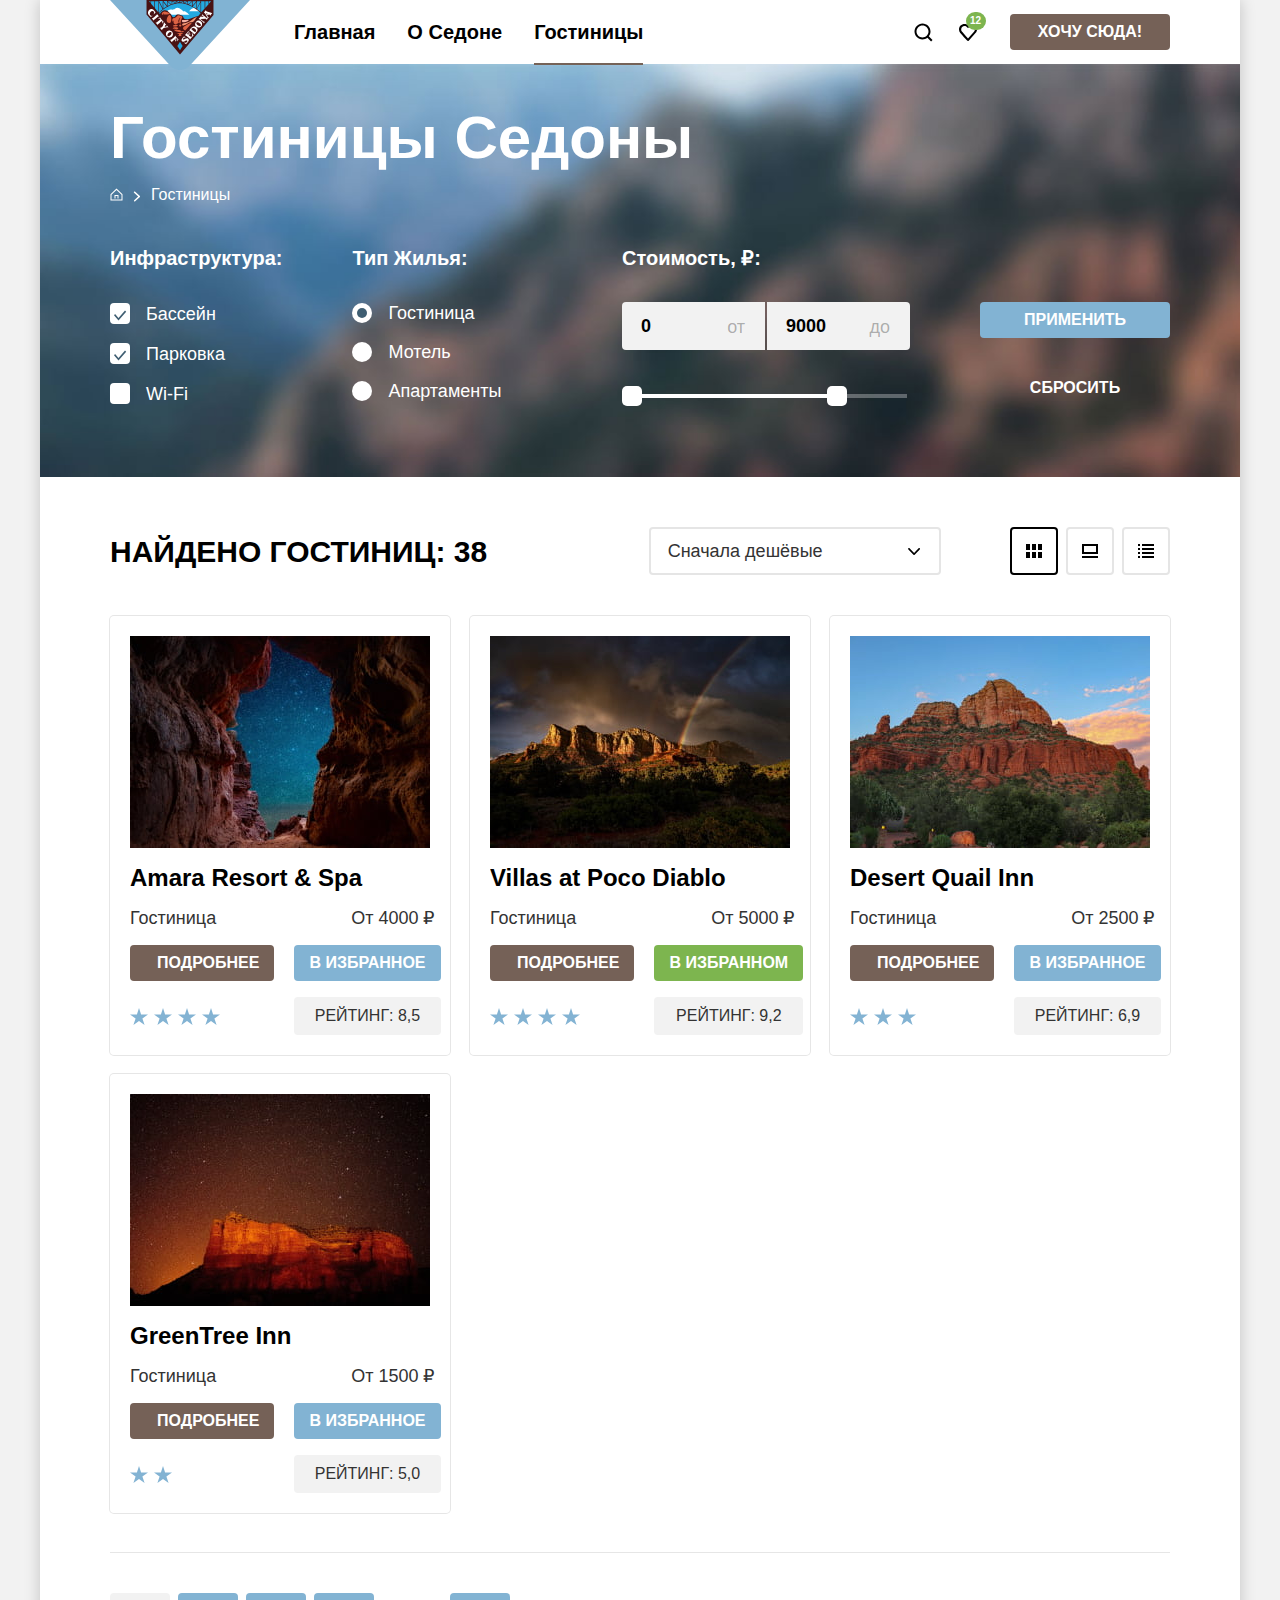
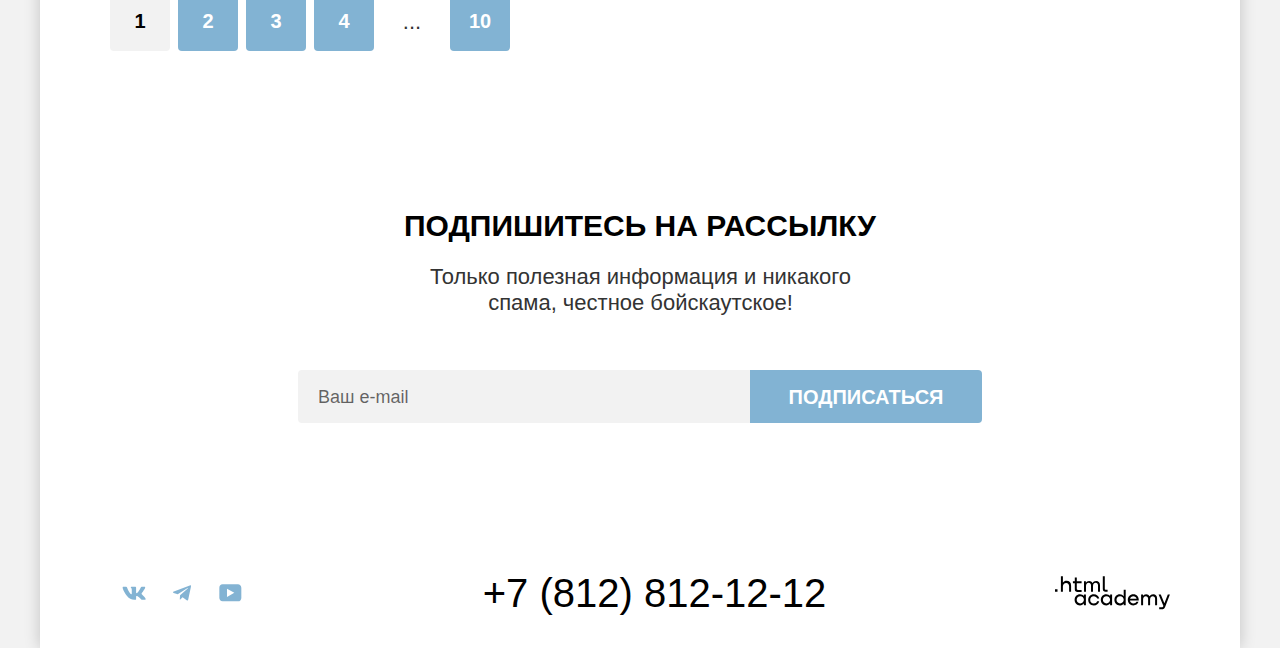
==== commit 4cd52048: "Дорабатывает проект после 1й проверки" ====
--- a/catalog.html
+++ b/catalog.html
@@ -341,7 +341,7 @@
           </li>
           <!-- Мы в Телеграм -->
           <li class="social-item">
-            <a class="social-link tg-link" href="t.me/htmlacademy">
+            <a class="social-link tg-link" href="https://t.me/htmlacademy">
               <span class="visually-hidden">Перейти на канал в Телеграм"</span>
             </a>
           </li>
@@ -359,10 +359,7 @@
 
         <!-- Блок с логотипом сайта разработчика -->
         <a class="developer-link" href="https://htmlacademy.ru/">
-          <span class="visually-hidden">Перейти на сайт разработчика - HTML Academy</span>
-          <svg class="developer-icon" xmlns="http://www.w3.org/2000/svg" width="115" height="34" viewBox="0 0 115 34" fill="currentColor">
-            <path d="M0 13.256v2.6h2.5v-2.6H0ZM11.6 4.856c-1.6 0-2.8.7-3.6 1.7h-.1v-6.2h-2v15.5h2v-5.3c0-2.1 1.3-3.6 3.3-3.6 1.8 0 2.9 1.4 2.9 3.2v5.7h2v-6.1c.1-3-1.8-4.9-4.5-4.9ZM26.6 5.156h-4.8v-3.7h-2v3.8h-1.9v2h1.9v6c0 1.7 1 2.7 2.7 2.7h4.1v-2h-3.7c-.7 0-1.1-.4-1.1-1.1v-5.7h4.8v-2ZM41.1 4.956c-1.6 0-2.9.8-3.5 2.1h-.1c-.6-1.2-1.8-2.1-3.4-2.1-1.4 0-2.5.8-3.1 1.8h-.1v-1.6H29v10.6h2v-5.4c0-2 1-3.5 2.6-3.5 1.5 0 2.4 1 2.4 2.6v6.3h2v-5.6c0-2.4 1.4-3.3 2.6-3.3 1.5 0 2.4 1 2.4 2.6v6.3h2v-6.5c.1-2.5-1.4-4.3-3.9-4.3ZM47.8 13.056c0 1.7 1 2.7 2.8 2.7h2v-2h-1.7c-.7 0-1.1-.4-1.1-1.1V.356h-2v12.7ZM28.9 20.056c-.9-1.1-2.2-1.8-3.9-1.8-3.1 0-5.4 2.3-5.4 5.6s2.3 5.6 5.4 5.6c1.8 0 3-.8 3.8-1.9h.1v1.6h2v-10.6h-2v1.5Zm-3.6 7.4c-2.2 0-3.6-1.6-3.6-3.6s1.4-3.6 3.6-3.6 3.6 1.6 3.6 3.6c0 1.9-1.4 3.6-3.6 3.6ZM44.2 22.356c-.5-2.4-2.6-4.1-5.4-4.1-3.4 0-5.6 2.5-5.6 5.6 0 3.1 2.2 5.6 5.6 5.6 2.8 0 4.9-1.8 5.4-4.2h-2.1c-.4 1.3-1.7 2.3-3.3 2.3-2.2 0-3.6-1.6-3.6-3.6s1.4-3.6 3.6-3.6c1.6 0 2.8 1 3.3 2.2h2.1v-.2ZM55.1 20.056c-.9-1.1-2.2-1.8-3.9-1.8-3.1 0-5.4 2.3-5.4 5.6s2.3 5.6 5.4 5.6c1.8 0 3-.8 3.8-1.9h.1v1.6h2v-10.6h-2v1.5Zm-3.6 7.4c-2.2 0-3.6-1.6-3.6-3.6s1.4-3.6 3.6-3.6 3.6 1.6 3.6 3.6c0 1.9-1.5 3.6-3.6 3.6ZM68.7 20.156c-.9-1.1-2.2-1.9-3.9-1.9-3.1 0-5.4 2.3-5.4 5.6s2.2 5.6 5.4 5.6c1.7 0 3-.8 3.8-1.8h.1v1.5h2v-15.4h-2v6.4Zm-3.6 7.3c-2.2 0-3.6-1.6-3.6-3.6s1.4-3.6 3.6-3.6 3.6 1.6 3.6 3.6c-.1 2-1.5 3.6-3.6 3.6ZM78.3 18.256c-3.3 0-5.5 2.5-5.5 5.6 0 3 2.1 5.6 5.5 5.6 2.5 0 4.5-1.3 5.2-3.6h-2.1c-.5 1-1.6 1.6-3 1.6-1.9 0-3.3-1.3-3.4-2.9h8.8c.2-3.6-2-6.3-5.5-6.3Zm0 1.9c1.7 0 3 1 3.3 2.6h-6.5c.3-1.5 1.5-2.6 3.2-2.6ZM98.2 18.256c-1.6 0-2.9.8-3.6 2h-.1c-.6-1.2-1.8-2-3.4-2-1.4 0-2.5.7-3.1 1.8v-1.5h-1.9v10.6h2v-5.4c0-2 1-3.4 2.6-3.5 1.5 0 2.4 1 2.4 2.6v6.3h2v-5.6c0-2.4 1.4-3.3 2.6-3.3 1.5 0 2.4 1 2.4 2.6v6.3h2v-6.5c.1-2.6-1.4-4.4-3.9-4.4ZM109.4 27.356l-3.6-8.9h-2.2l4.8 11.6c-.3.9-.7 1.2-1.7 1.2h-2.5v2h2.5c1.8 0 2.8-.8 3.5-2.6l4.7-12.2h-2.1l-3.4 8.9Z"/>
-          </svg>
+          <span class="visually-hidden" lang="en">Перейти на сайт разработчика - HTML Academy</span>
         </a>
       </div>
     </footer>
--- a/styles/styles.css
+++ b/styles/styles.css
@@ -227,16 +227,21 @@
 /* Intro */
 .intro {
   display: flex;
+  flex-direction: column;
   justify-content: center;
+  align-items: center;
   flex-wrap: wrap;
   padding: 50px 85px 82px 85px;
   background-color: #a4cbe3;
   background-image: url("../images/background-pages/intro-bg.jpg");
+  background-size: cover;
+  background-position: 50%;
   background-repeat: no-repeat;
 }
 
 .intro-img {
   margin-top: 1px;
+  object-fit: contain;
 }
 
 /* Advantages */
@@ -296,7 +301,6 @@
 
 .advantage-item:first-child,
 .advantage-item:last-child {
-  width: 100%;
   background-color: #82b3d3;
 }
 
@@ -306,6 +310,8 @@
 
 .advantage-wrapper {
   display: flex;
+  width: 100%;
+  overflow: hidden;
 }
 
 .advantage-description {
@@ -323,6 +329,7 @@
 
 .advantage-img {
   margin: auto;
+  object-fit: cover;
 }
 
 .subtitle {
@@ -404,7 +411,6 @@
   display: flex;
   flex-direction: column;
   gap: 30px;
-  flex-grow: 1;
   width: 33.33%;
   padding: 182px 30px 80px 30px;
   text-align: center;
@@ -497,6 +503,7 @@
 
 .search-button:disabled {
   background-color: #e5e5e5;
+  pointer-events: none;
 }
 
 /* Subscription for index.html */
@@ -547,6 +554,11 @@
   color: rgba(0, 0, 0, 0.6);
 }
 
+.subscription-input:hover,
+.subscription-input:focus {
+  background-color: #e6e6e6;
+}
+
 .subscription-button {
   min-width: 232px;
   max-width: 250px;
@@ -570,6 +582,7 @@
 
 .subscription-button:disabled {
   background-color: #e5e5e5;
+  pointer-events: none;
 }
 
 /* Catalog.html */
@@ -639,10 +652,12 @@
   text-decoration: none;
 }
 
-.breadcrumbs-link:not(.breadcrumbs-link-current):hover,
-.breadcrumbs-link:not(.breadcrumbs-link-current):focus,
+.breadcrumbs-link:not(.breadcrumbs-link-current):hover {
+  opacity: 0.6;
+}
+
 .breadcrumbs-link:not(.breadcrumbs-link-current):active {
-  opacity: 0.6;
+  opacity: 0.3;
 }
 
 .link-home {
@@ -887,6 +902,7 @@
 
 .button-apply:disabled {
   background-color: #e5e5e5;
+  pointer-events: none;
 }
 
 .button-reset {
@@ -914,6 +930,7 @@
 
 .button-reset:disabled {
   color: rgba(255, 255, 255, 0.2);
+  pointer-events: none;
 }
 
 /* Sorting */
@@ -923,15 +940,15 @@
 
 .catalog-sorting-menu {
   display: flex;
-  justify-content: space-between;
   flex-wrap: wrap;
   margin-bottom: 41px;
 }
 
 .sorting-title {
-  width: 470px;
+  min-width: 400px;
   padding: 0;
   margin-top: 7px;
+  margin-right: auto;
   text-align: left;
   color: #000000;
 }
@@ -944,12 +961,14 @@
 
 /* Select */
 .catalog-select-control {
-  width: 292px;
-  padding: 5px 17px;
+  min-width: 292px;
+  padding: 5px 48px 5px 17px;
+  margin-left: auto;
   font-family: inherit;
   font-size: 18px;
   line-height: 21px;
   color: #333333;
+  background-color: #ffffff;
   background-image: url("../images/icons/arrow-down.svg");
   background-repeat: no-repeat;
   background-position: calc(100% - 19px) 50%;
@@ -968,6 +987,7 @@
   color: #000000;
   border-color: #000000;
   opacity: 0.3;
+  pointer-events: none;
 }
 
 /* Display card */
@@ -981,6 +1001,7 @@
   min-height: 48px;
   padding: 0;
   margin: 0;
+  margin-left: auto;
   list-style: none;
 }
 
@@ -1047,6 +1068,7 @@
   grid-column: 1 / -1;
   width: 300px;
   text-decoration: none;
+  overflow: hidden;
 }
 
 .card-link:not(.card-link-img):hover,
@@ -1064,6 +1086,11 @@
 .card-link-img:active {
   opacity: 0.9;
   transition: 0.3s ease;
+}
+
+.card-img {
+  display: block;
+  object-fit: cover;
 }
 
 .card-title {
@@ -1132,6 +1159,7 @@
 
 .button-favorites:disabled {
   background-color: #e5e5e5;
+  pointer-events: none;
 }
 
 .button-active {
@@ -1151,6 +1179,7 @@
 
 .button-active:disabled {
   background-color: #e5e5e5;
+  pointer-events: none;
 }
 
 .card-stars {
@@ -1355,20 +1384,31 @@
 }
 
 /* Development */
-.developer-icon {
-  display: block;
-  width: 115px;
-  height: 34px;
-  fill: #000000;
-}
-
-.developer-link:hover .developer-icon,
-.developer-link:focus .developer-icon {
-  fill: #756157;
-}
-
-.developer-link:active .developer-icon {
-  fill: rgba(117, 97, 87, 0.3);
+.developer-link {
+  display: block;
+  min-width: 115px;
+}
+
+.developer-link::before {
+  display: flex;
+  align-items: center;
+  content: "";
+  min-width: 115px;
+  min-height: 34px;
+  mask-image: url("../images/developer-logo.svg");
+  mask-size: 115px 34px;
+  mask-repeat: no-repeat;
+  mask-position: 50%;
+  background: #000000;
+}
+
+.developer-link:hover::before,
+.developer-link:focus::before {
+  background: #756157;
+}
+
+.developer-link:active::before {
+  background: rgba(117, 97, 87, 0.3);
 }
 
 /* Modal */
@@ -1549,7 +1589,7 @@
 }
 
 .button-plus:active::before {
-  background: rgba(117, 97, 87, 0.3);
+  background: rgba(0, 0, 0, 0.2);
 }
 
 .visitors-input {
@@ -1661,6 +1701,7 @@
 
 .calendar-button:disabled {
   background-color: #e5e5e5;
+  pointer-events: none;
 }
 
 .modal-close-button {
